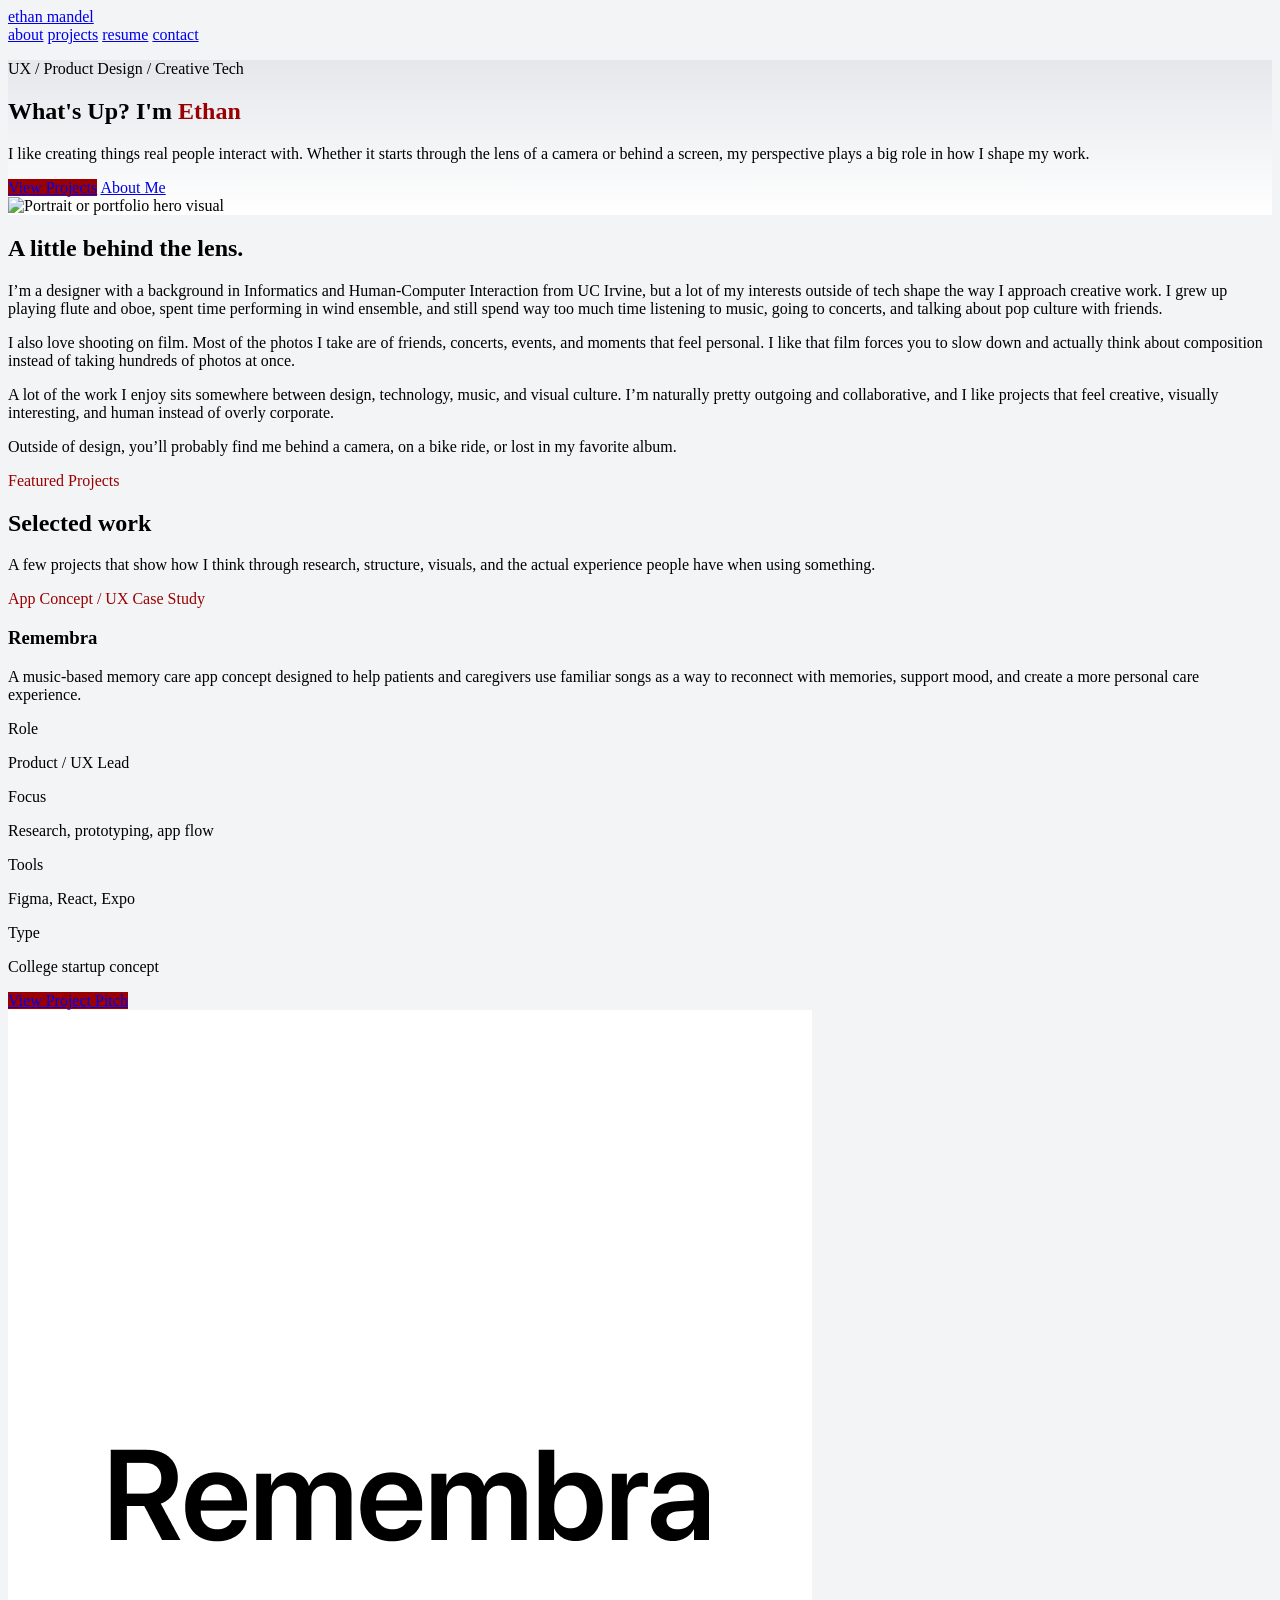
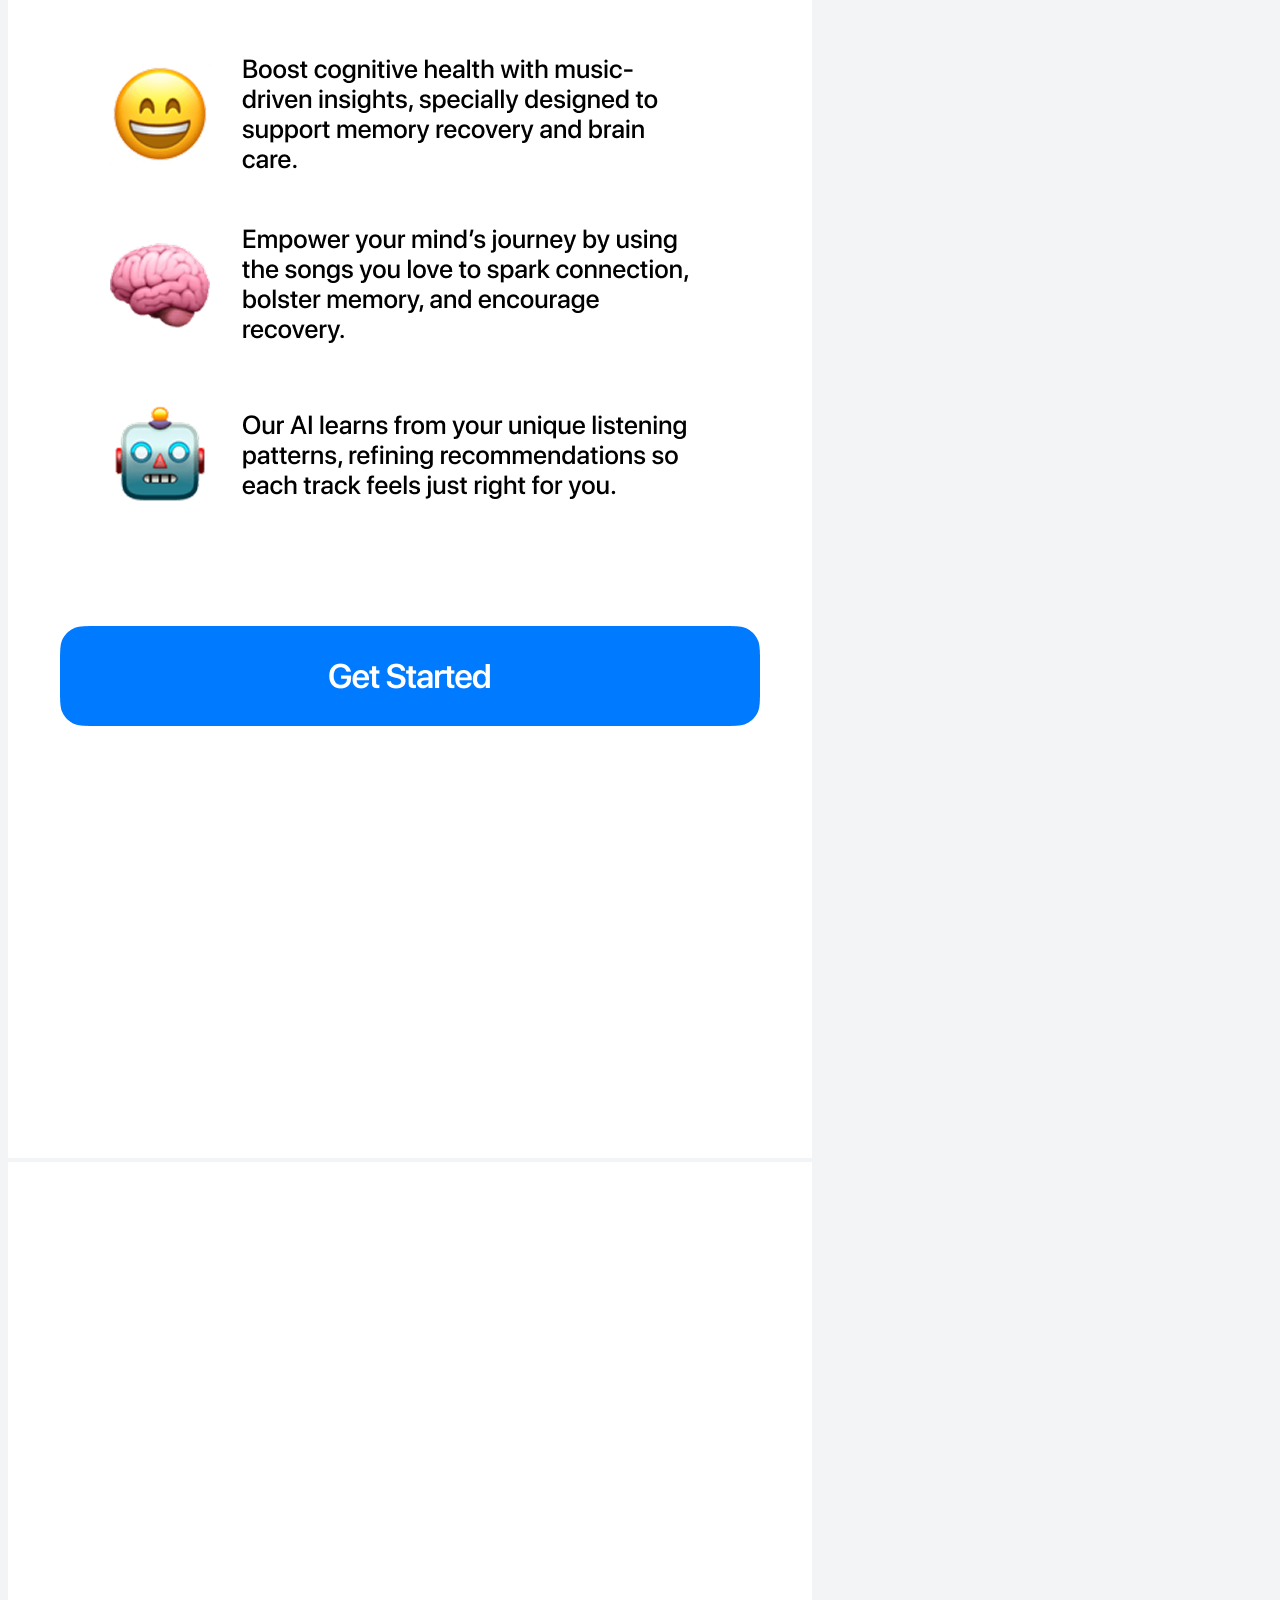
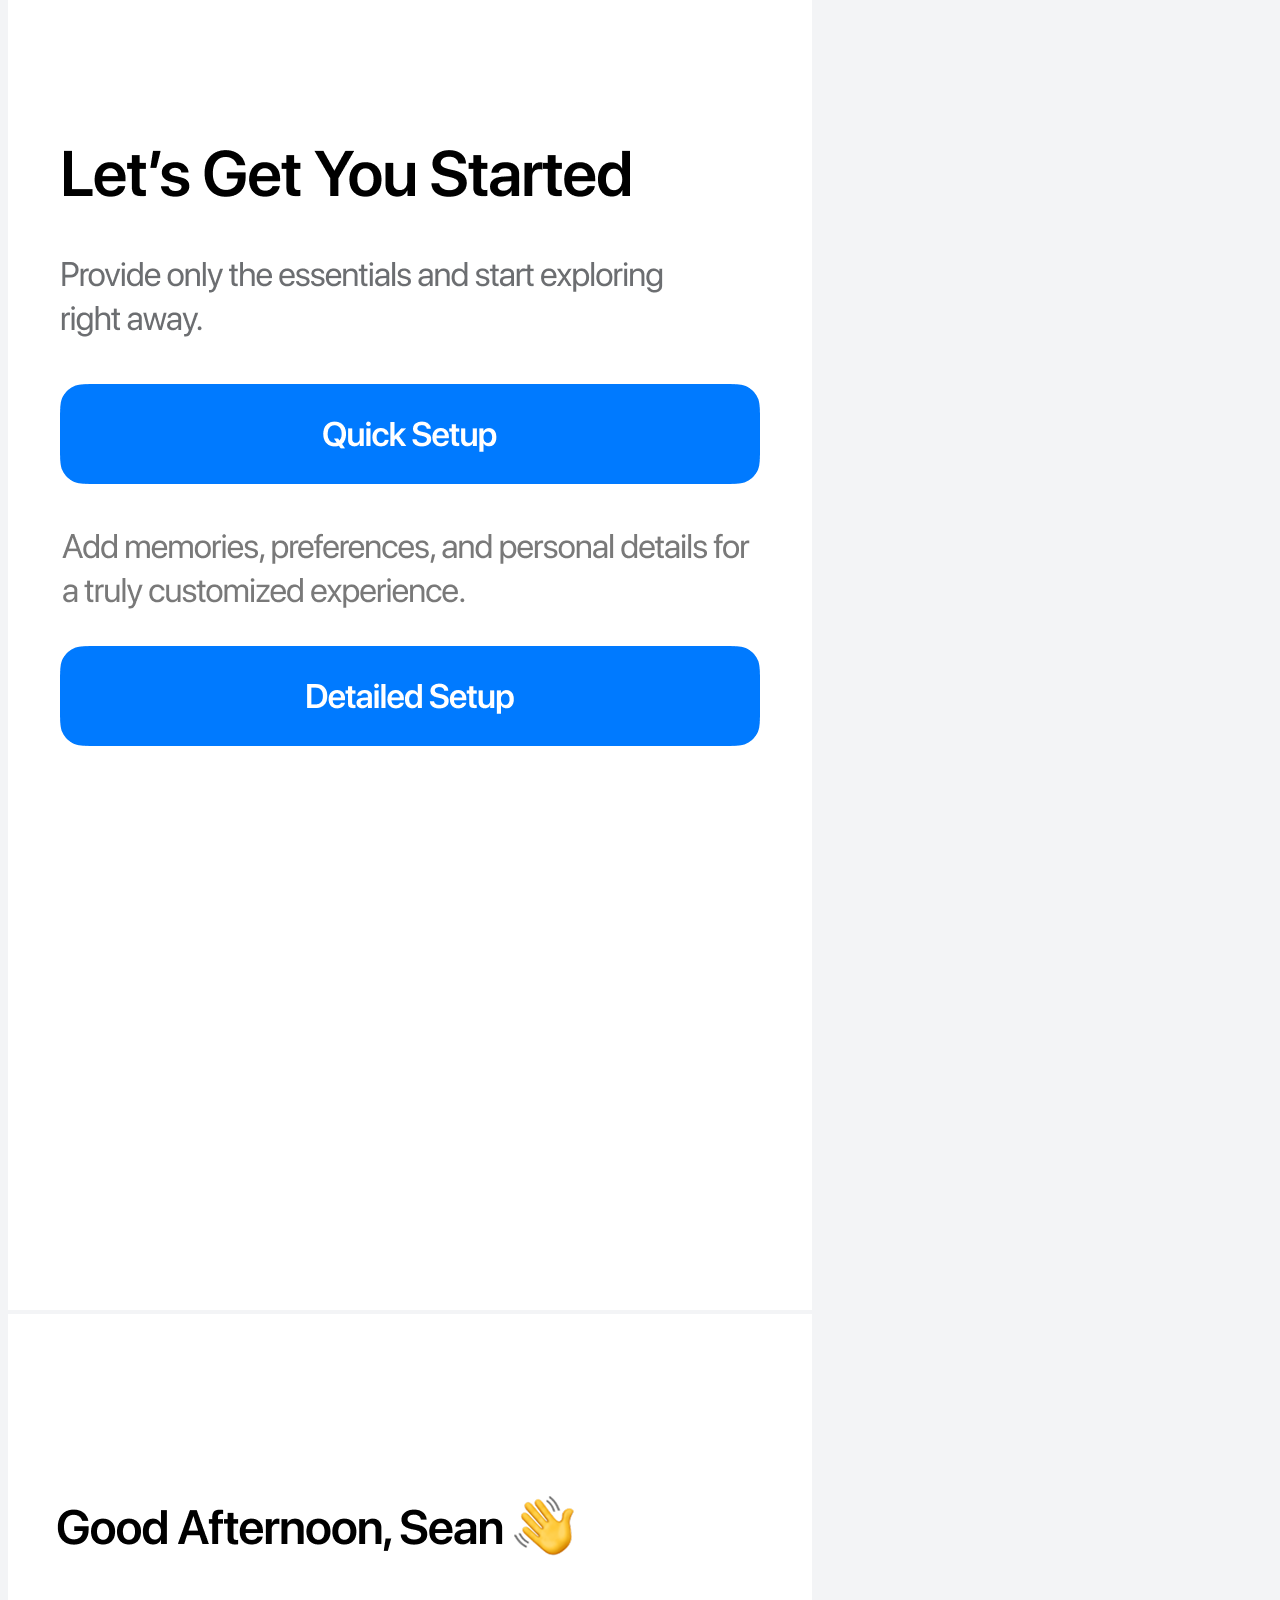
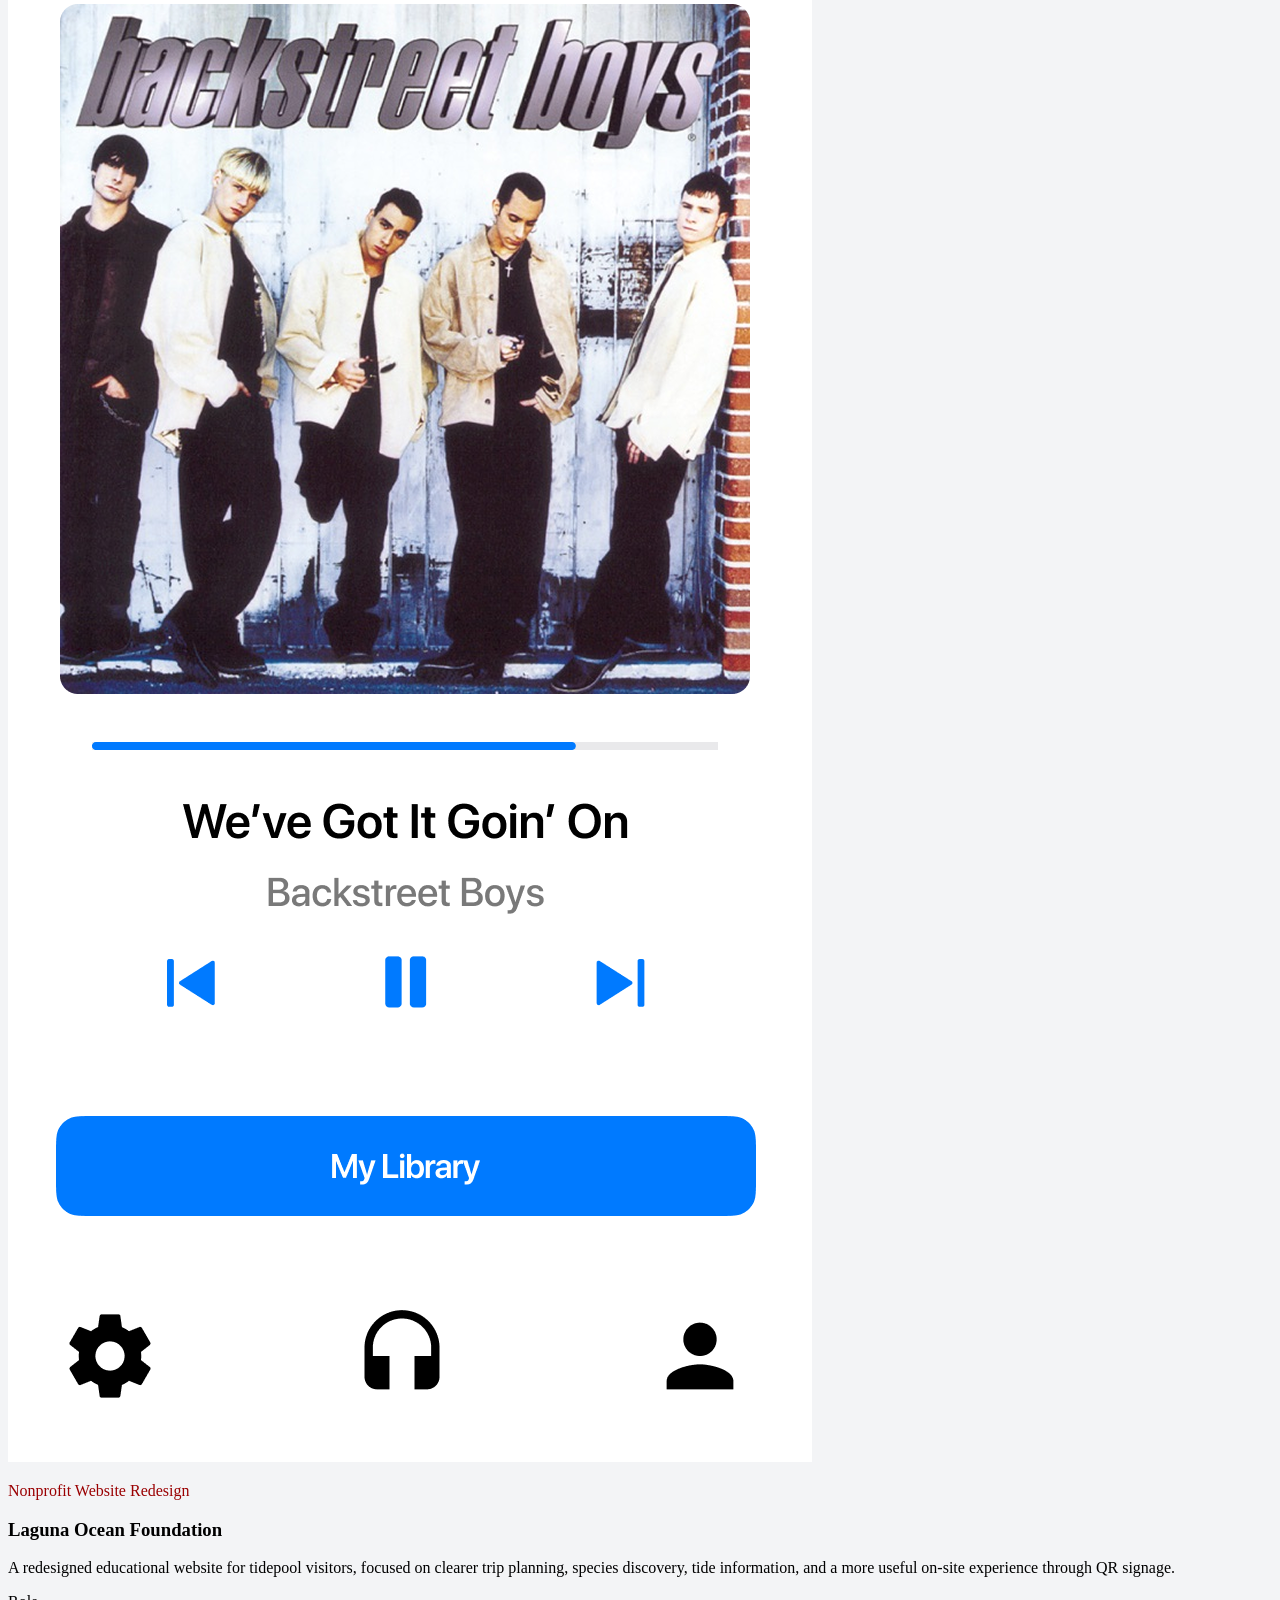
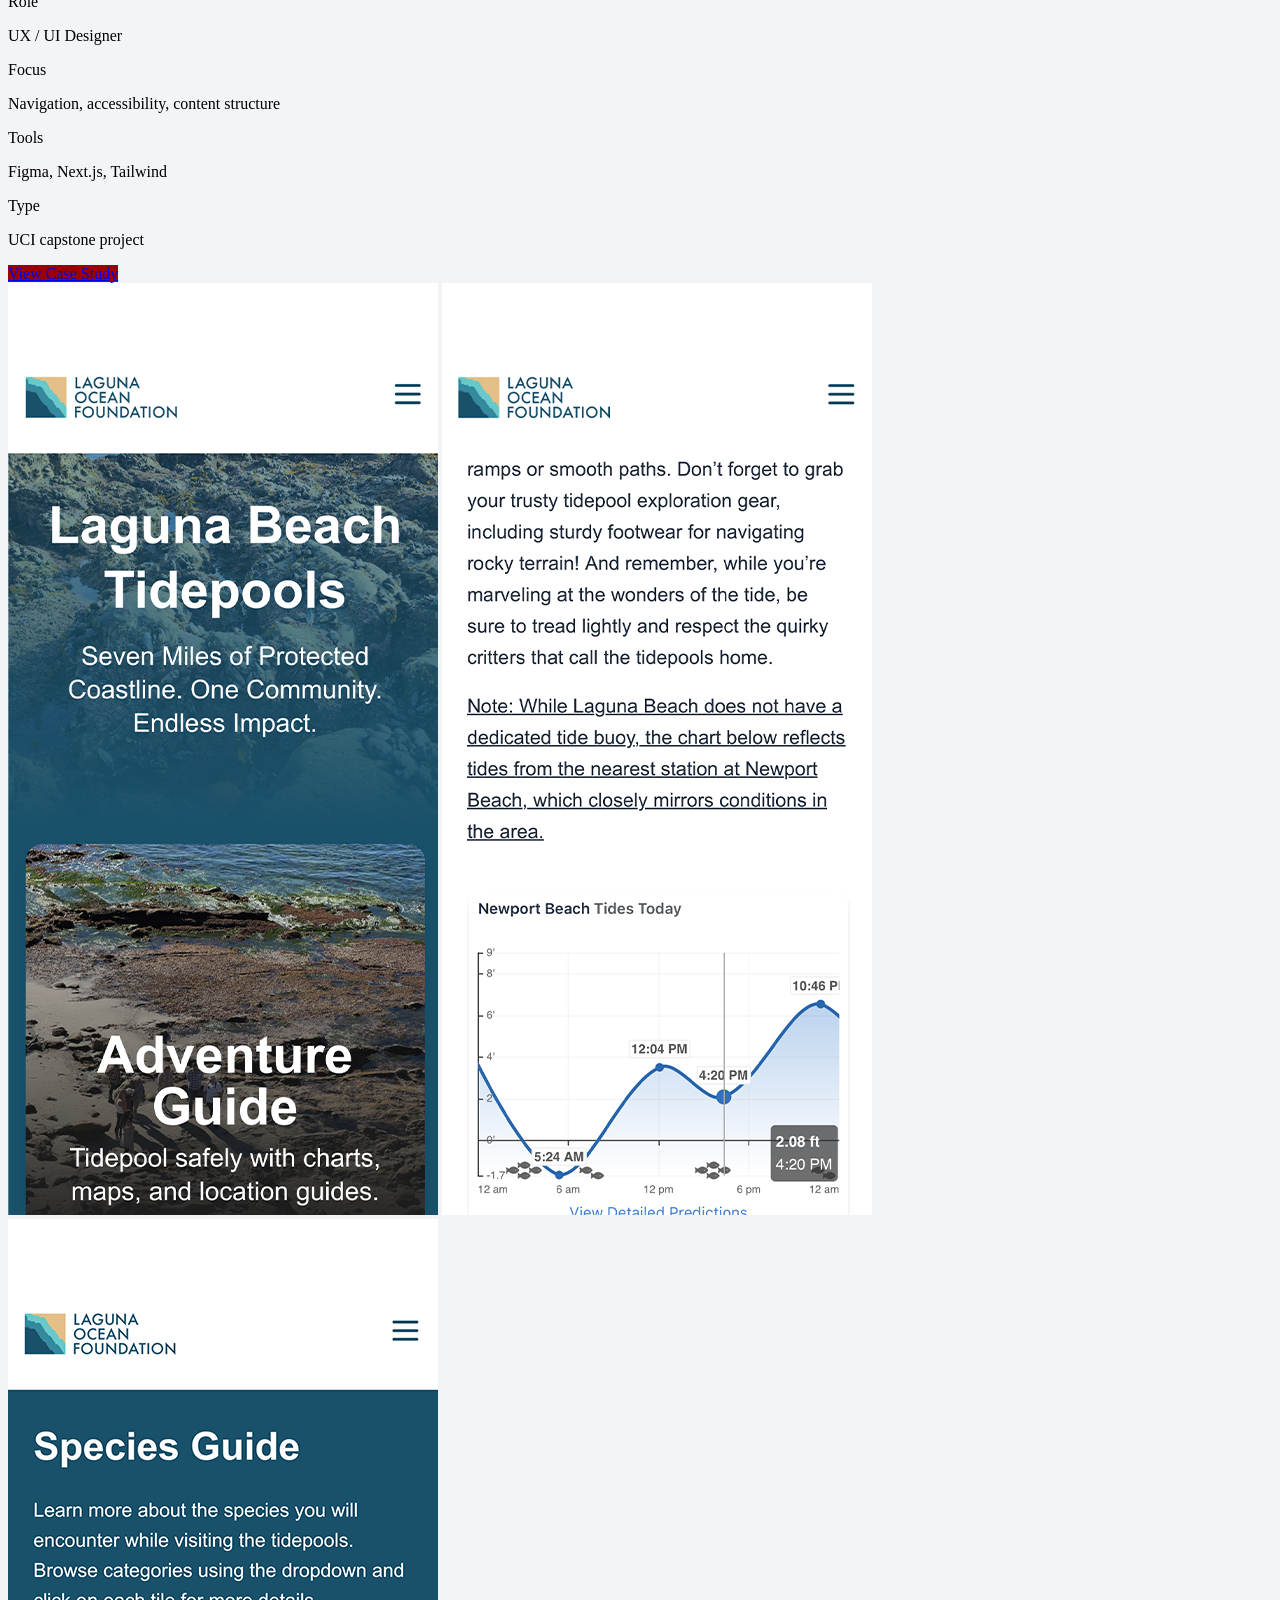
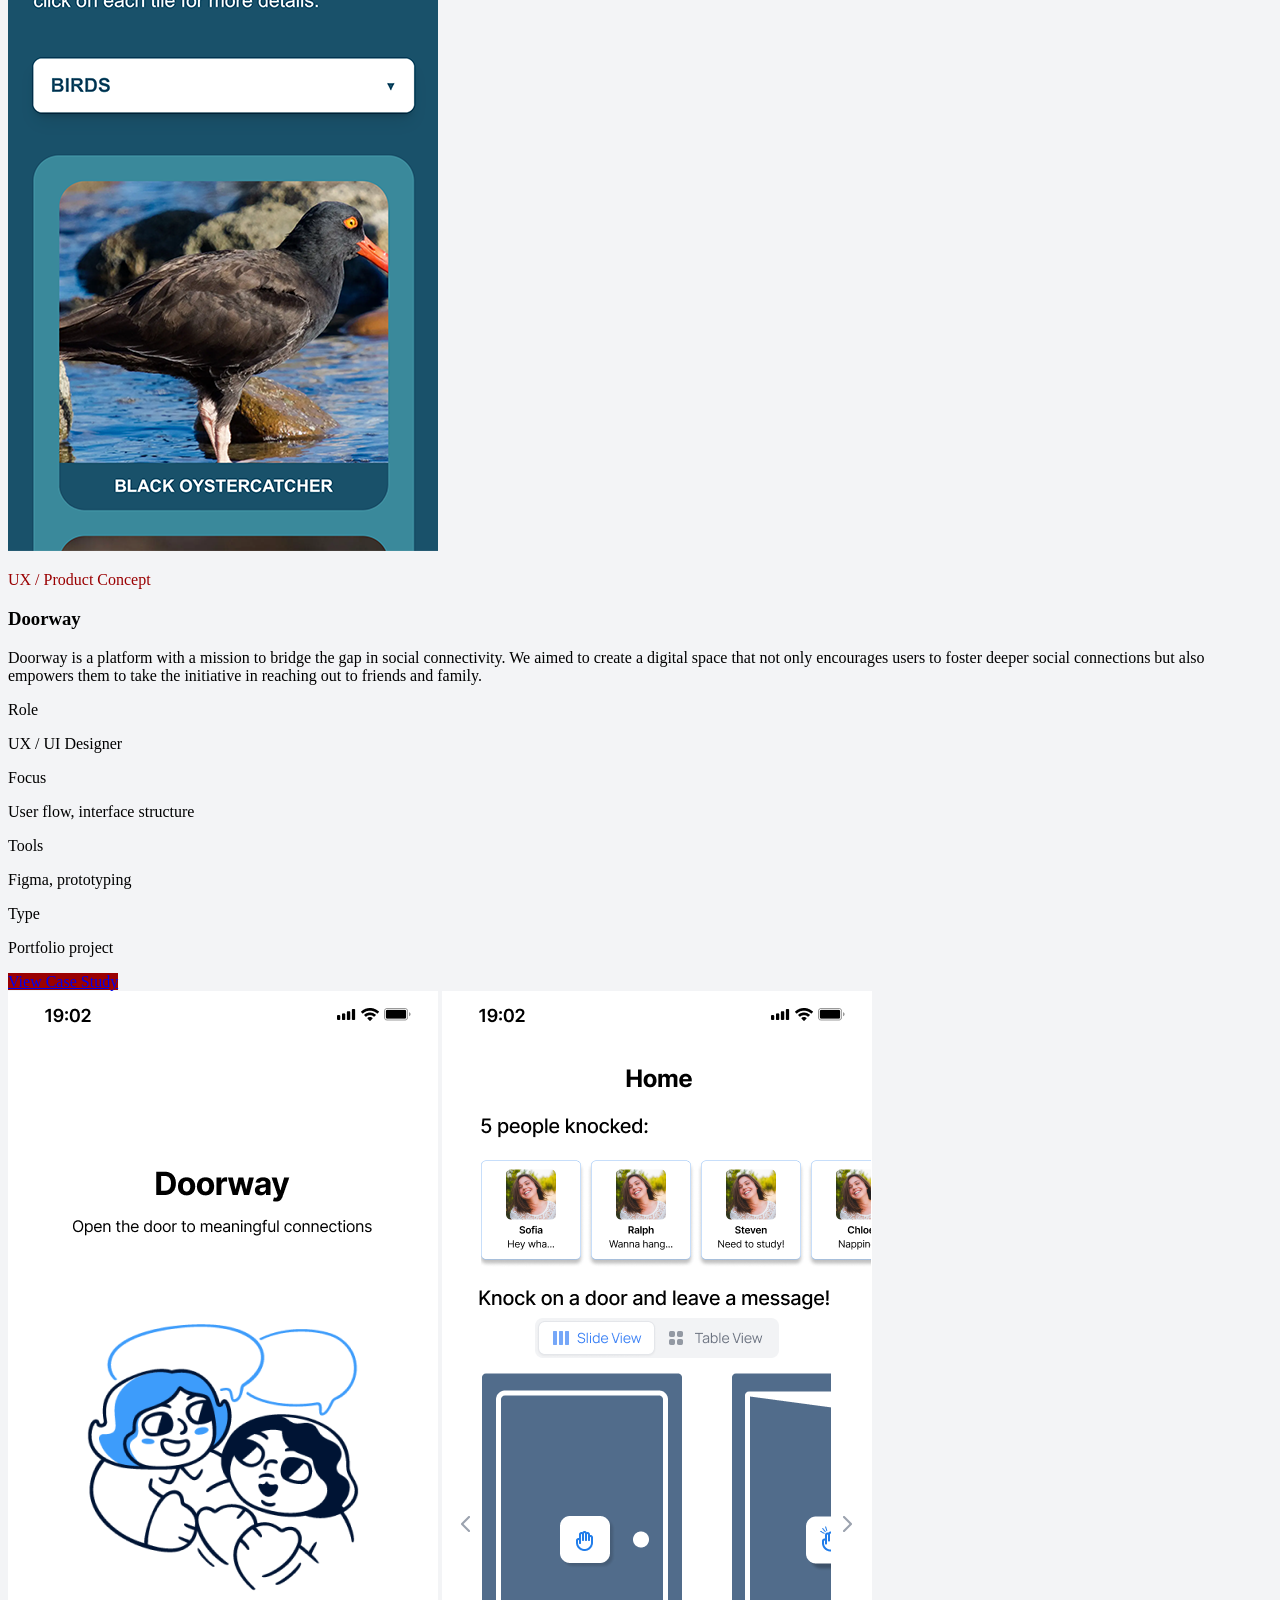
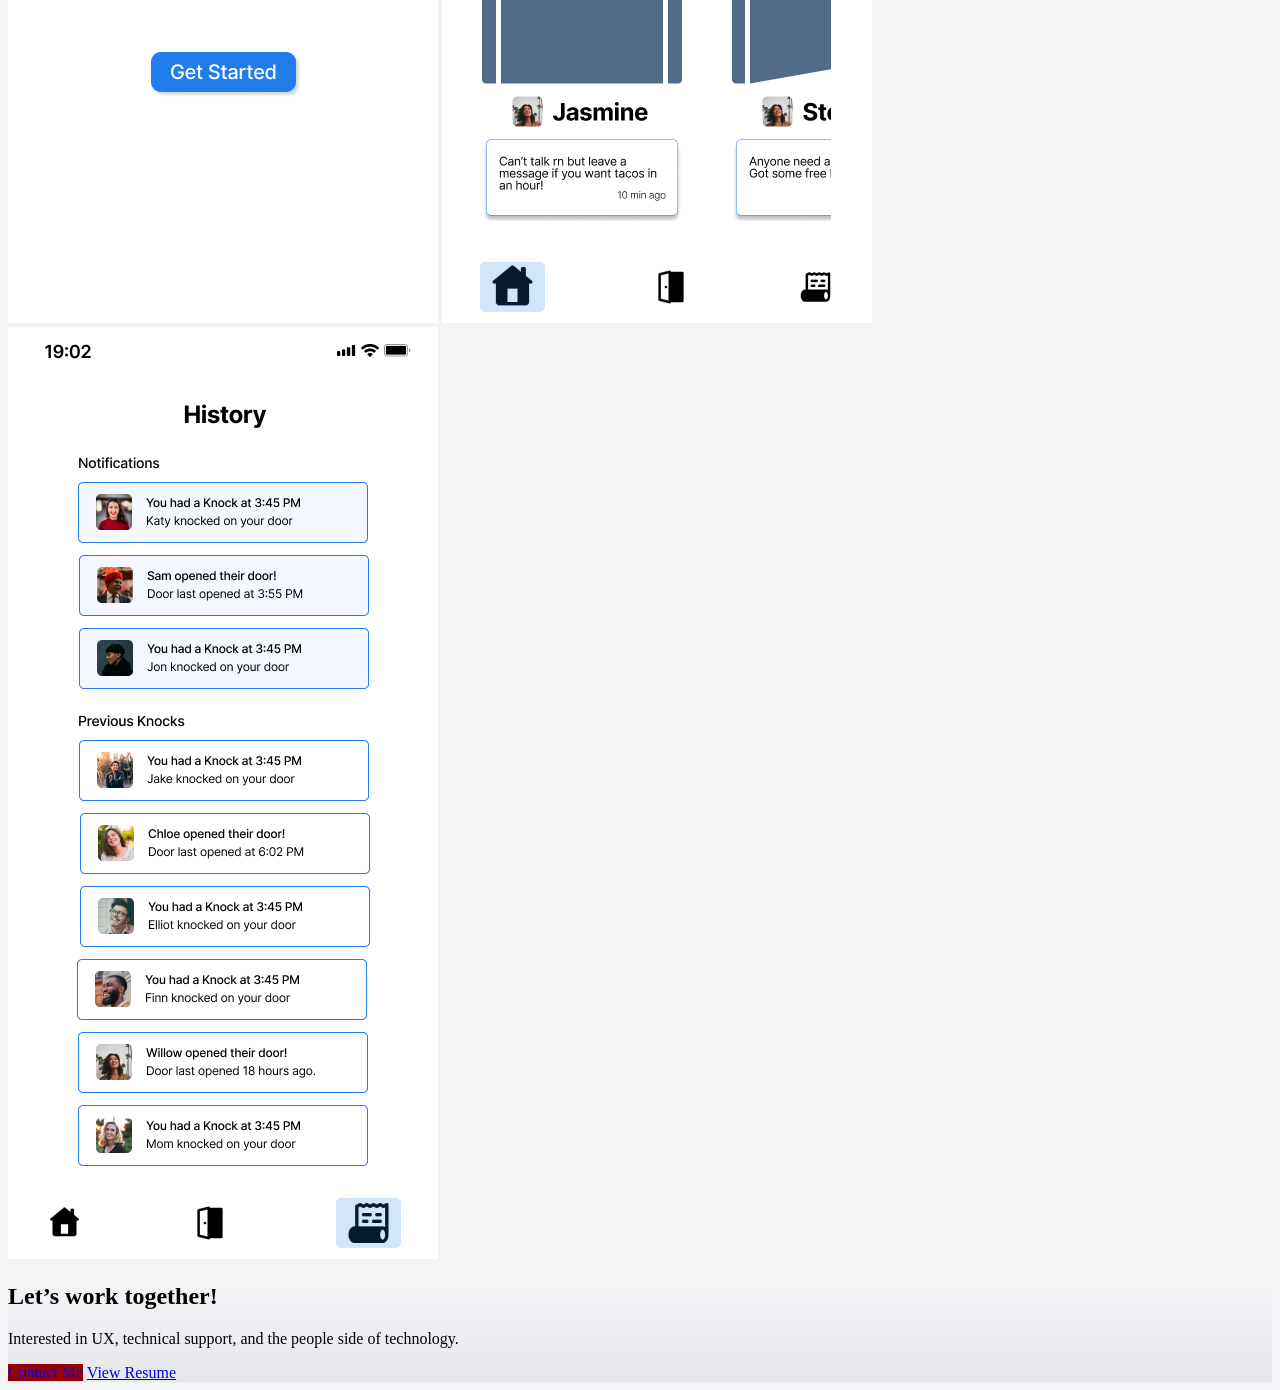
==== index.html @ 47ceb92b "Updated Sections" ====
<!DOCTYPE html>
<html lang="en">
<head>
  <meta charset="UTF-8" />
  <meta name="viewport" content="width=device-width, initial-scale=1.0" />
  <title>Ethan Mandel | Portfolio</title>
  <link rel="stylesheet" href="https://cdn.jsdelivr.net/npm/tailwindcss@2.2.19/dist/tailwind.min.css" />
  <style>
    html { scroll-behavior: smooth; }
    body { background: #f3f4f6; }
    .accent { color: #9A0002; }
    .bg-accent { background-color: #9A0002; }
    .soft-card { background: rgba(255,255,255,.78); backdrop-filter: blur(10px); }
    @keyframes scroll {
      from { transform: translateX(0); }
      to { transform: translateX(-576px); }
    }
    .animate-scroll { animation: scroll 16s linear infinite; }
  </style>
</head>
<body class="font-sans text-gray-900">

<!-- NAV -->
<nav class="fixed top-0 z-50 w-full border-b border-black border-opacity-10 bg-white bg-opacity-70 backdrop-filter backdrop-blur">
  <div class="mx-auto flex max-w-6xl items-center justify-between px-6 py-4">
    <a href="#top" class="text-xl font-semibold tracking-tight">ethan mandel</a>
    <div class="hidden gap-8 text-sm font-medium md:flex">
      <a href="#about" class="hover:opacity-60">about</a>
      <a href="#projects" class="hover:opacity-60">projects</a>
      <a href="#resume" class="hover:opacity-60">resume</a>
      <a href="#contact" class="hover:opacity-60">contact</a>
    </div>
  </div>
</nav>

<!-- HERO -->
<section id="top" class="min-h-screen flex items-center pt-24" style="background: linear-gradient(to bottom, #e5e7eb 0%, #f3f4f6 55%, #ffffff 100%);">
  <div class="container mx-auto px-6">
    <div class="grid grid-cols-1 items-center gap-10 md:grid-cols-2">
      <div class="text-left">
        <p class="mb-4 text-sm font-semibold uppercase tracking-widest text-gray-500">UX / Product Design / Creative Tech</p>
        <h1 class="mb-6 text-4xl font-semibold leading-tight md:text-6xl">
          What's Up? I'm <span class="accent font-bold">Ethan</span>
        </h1>
        <p class="max-w-xl text-lg leading-relaxed text-gray-700 md:text-xl">
          I like creating things real people interact with. Whether it starts through the lens of a camera or behind a screen, my perspective plays a big role in how I shape my work.
        </p>
        <div class="mt-8 flex flex-wrap gap-4">
          <a href="#projects" class="rounded-full bg-accent px-6 py-3 text-white shadow-lg transition hover:opacity-90">View Projects</a>
          <a href="#about" class="rounded-full bg-black px-6 py-3 text-white shadow-lg transition hover:opacity-90">About Me</a>
        </div>
      </div>
      <div class="flex justify-center md:justify-end">
        <img src="images/hero-fade.png" alt="Portrait or portfolio hero visual" class="w-full max-w-xs object-contain md:max-w-md" />
      </div>
    </div>
  </div>
</section>

<!-- ABOUT -->
<section id="about" class="bg-white py-24">
  <div class="container mx-auto px-6">
    <div class="mx-auto grid max-w-6xl gap-10 md:grid-cols-3">
      <div>
        <h2 class="text-4xl font-bold">A little behind the lens.</h2>
      </div>
      <div class="space-y-6 text-lg leading-relaxed text-gray-700 md:col-span-2">
        <div class="space-y-6">
        <p>
          I’m a designer with a background in Informatics and Human-Computer Interaction from UC Irvine, but a lot of my interests outside of tech shape the way I approach creative work. I grew up playing flute and oboe, spent time performing in wind ensemble, and still spend way too much time listening to music, going to concerts, and talking about pop culture with friends.
        </p>
        <p>
          I also love shooting on film. Most of the photos I take are of friends, concerts, events, and moments that feel personal. I like that film forces you to slow down and actually think about composition instead of taking hundreds of photos at once.
        </p>
        <p>
          A lot of the work I enjoy sits somewhere between design, technology, music, and visual culture. I’m naturally pretty outgoing and collaborative, and I like projects that feel creative, visually interesting, and human instead of overly corporate.
        </p>
        <p>
          Outside of design, you’ll probably find me behind a camera, on a bike ride, or lost in my favorite album.
        </p>
</div>
        </p>
      </div>
    </div>
  </div>
</section>

<!-- FEATURED PROJECTS -->
<section id="projects" class="py-24 bg-gray-100">
  <div class="container mx-auto px-6">
    <div class="mx-auto mb-14 max-w-6xl">
      <p class="mb-3 text-sm font-semibold uppercase tracking-widest accent">Featured Projects</p>
      <h2 class="mb-4 text-4xl font-bold">Selected work</h2>
      <p class="max-w-3xl text-lg leading-relaxed text-gray-700">
        A few projects that show how I think through research, structure, visuals, and the actual experience people have when using something.
      </p>
    </div>

    <!-- Remembra -->
    <article id="remembra" class="mx-auto mb-16 max-w-6xl overflow-hidden rounded-3xl bg-white p-8 shadow-xl md:p-12">
      <div class="grid gap-10 md:grid-cols-2">
        <div>
          <p class="mb-3 text-sm font-semibold uppercase tracking-widest accent">App Concept / UX Case Study</p>
          <h3 class="mb-5 text-4xl font-bold">Remembra</h3>
          <p class="mb-6 text-lg leading-relaxed text-gray-700">
            A music-based memory care app concept designed to help patients and caregivers use familiar songs as a way to reconnect with memories, support mood, and create a more personal care experience.
          </p>
          <div class="mb-8 grid grid-cols-2 gap-4 text-sm">
            <div class="rounded-2xl bg-gray-100 p-4"><p class="font-bold">Role</p><p class="text-gray-600">Product / UX Lead</p></div>
            <div class="rounded-2xl bg-gray-100 p-4"><p class="font-bold">Focus</p><p class="text-gray-600">Research, prototyping, app flow</p></div>
            <div class="rounded-2xl bg-gray-100 p-4"><p class="font-bold">Tools</p><p class="text-gray-600">Figma, React, Expo</p></div>
            <div class="rounded-2xl bg-gray-100 p-4"><p class="font-bold">Type</p><p class="text-gray-600">College startup concept</p></div>
          </div>
          <a href="remembra.html" class="inline-block rounded-full bg-accent px-6 py-3 text-white shadow-lg transition hover:opacity-90">View Project Pitch</a>
        </div>
        <div class="grid grid-cols-3 gap-4 self-center">
          <img src="images/remembra/Welcome.png" alt="Remembra welcome screen" class="rounded-2xl shadow" />
          <img src="images/remembra/Set Up Selection.png" alt="Remembra set up screen" class="mt-10 rounded-2xl shadow" />
          <img src="images/remembra/Now Playing.png" alt="Remembra now playing screen" class="rounded-2xl shadow" />
        </div>
      </div>
    </article>

    <!-- Laguna Ocean Foundation -->
    <article id="laguna" class="mx-auto mb-16 max-w-6xl overflow-hidden rounded-3xl bg-white p-8 shadow-xl md:p-12">
      <div class="grid gap-10 md:grid-cols-2">
        <div>
          <p class="mb-3 text-sm font-semibold uppercase tracking-widest accent">Nonprofit Website Redesign</p>
          <h3 class="mb-5 text-4xl font-bold">Laguna Ocean Foundation</h3>
          <p class="mb-6 text-lg leading-relaxed text-gray-700">A redesigned educational website for tidepool visitors, focused on clearer trip planning, species discovery, tide information, and a more useful on-site experience through QR signage.</p>
          <div class="mb-8 grid grid-cols-2 gap-4 text-sm">
            <div class="rounded-2xl bg-gray-100 p-4"><p class="font-bold">Role</p><p class="text-gray-600">UX / UI Designer</p></div>
            <div class="rounded-2xl bg-gray-100 p-4"><p class="font-bold">Focus</p><p class="text-gray-600">Navigation, accessibility, content structure</p></div>
            <div class="rounded-2xl bg-gray-100 p-4"><p class="font-bold">Tools</p><p class="text-gray-600">Figma, Next.js, Tailwind</p></div>
            <div class="rounded-2xl bg-gray-100 p-4"><p class="font-bold">Type</p><p class="text-gray-600">UCI capstone project</p></div>
          </div>
          <a href="laguna.html" class="inline-block rounded-full bg-accent px-6 py-3 text-white shadow-lg transition hover:opacity-90">View Case Study</a>
        </div>
        <div class="grid grid-cols-3 gap-4 self-center">
          <img src="images/laguna/laguna1.png" alt="Laguna Screen 1" class="rounded-2xl shadow" />
          <img src="images/laguna/laguna2.png" alt="Laguna Screen 2" class="mt-10 rounded-2xl shadow" />
          <img src="images/laguna/laguna3.png" alt="Laguna Screen 3" class="rounded-2xl shadow" />
        </div>
      </div>
    </article>

    <!-- Doorway -->
    <article id="doorway" class="mx-auto max-w-6xl overflow-hidden rounded-3xl bg-white p-8 shadow-xl md:p-12">
      <div class="grid gap-10 md:grid-cols-2">
        <div>
          <p class="mb-3 text-sm font-semibold uppercase tracking-widest accent">UX / Product Concept</p>
          <h3 class="mb-5 text-4xl font-bold">Doorway</h3>
          <p class="mb-6 text-lg leading-relaxed text-gray-700">Doorway is a platform with a mission to bridge the gap in social connectivity. We aimed to create a digital space that not only encourages users to foster deeper social connections but also empowers them to take the initiative in reaching out to friends and family.</p>
          <div class="mb-8 grid grid-cols-2 gap-4 text-sm">
            <div class="rounded-2xl bg-gray-100 p-4"><p class="font-bold">Role</p><p class="text-gray-600">UX / UI Designer</p></div>
            <div class="rounded-2xl bg-gray-100 p-4"><p class="font-bold">Focus</p><p class="text-gray-600">User flow, interface structure</p></div>
            <div class="rounded-2xl bg-gray-100 p-4"><p class="font-bold">Tools</p><p class="text-gray-600">Figma, prototyping</p></div>
            <div class="rounded-2xl bg-gray-100 p-4"><p class="font-bold">Type</p><p class="text-gray-600">Portfolio project</p></div>
          </div>
          <a href="doorway.html" class="inline-block rounded-full bg-accent px-6 py-3 text-white shadow-lg transition hover:opacity-90">View Case Study</a>
        </div>
        <div class="grid grid-cols-3 gap-4 self-center">
          <img src="images/doorway/doorway1.png" alt="Doorway Screen 1" class="rounded-2xl shadow" />
          <img src="images/doorway/doorway2.png" alt="Doorway Screen 2" class="mt-10 rounded-2xl shadow" />
          <img src="images/doorway/doorway3.png" alt="Doorway Screen 3" class="rounded-2xl shadow" />
        </div>
      </div>
    </article>
  </div>
</section>

<!-- CONTACT -->
<footer id="contact" class="px-6 py-20 text-center text-gray-900" style="background: linear-gradient(to bottom, #f3f4f6 0%, #e5e7eb 100%);">
<h2 class="mb-4 text-4xl font-bold">Let’s work together!</h2>
  <p class="mx-auto mb-8 max-w-xl text-gray-700">Interested in UX, technical support, and the people side of technology.</p>
  <div class="flex flex-wrap justify-center gap-4">
    <a href="mailto:emand7206@gmail.com" class="inline-block rounded-full bg-accent px-6 py-3 font-semibold text-white shadow-lg">Contact Me</a>
    <a id="resume" href="resume.pdf" class="inline-block rounded-full border border-gray-900 px-6 py-3 font-semibold text-gray-900 transition hover:bg-gray-900 hover:text-white">View Resume</a>
  </div>
</footer>

</body>
</html>
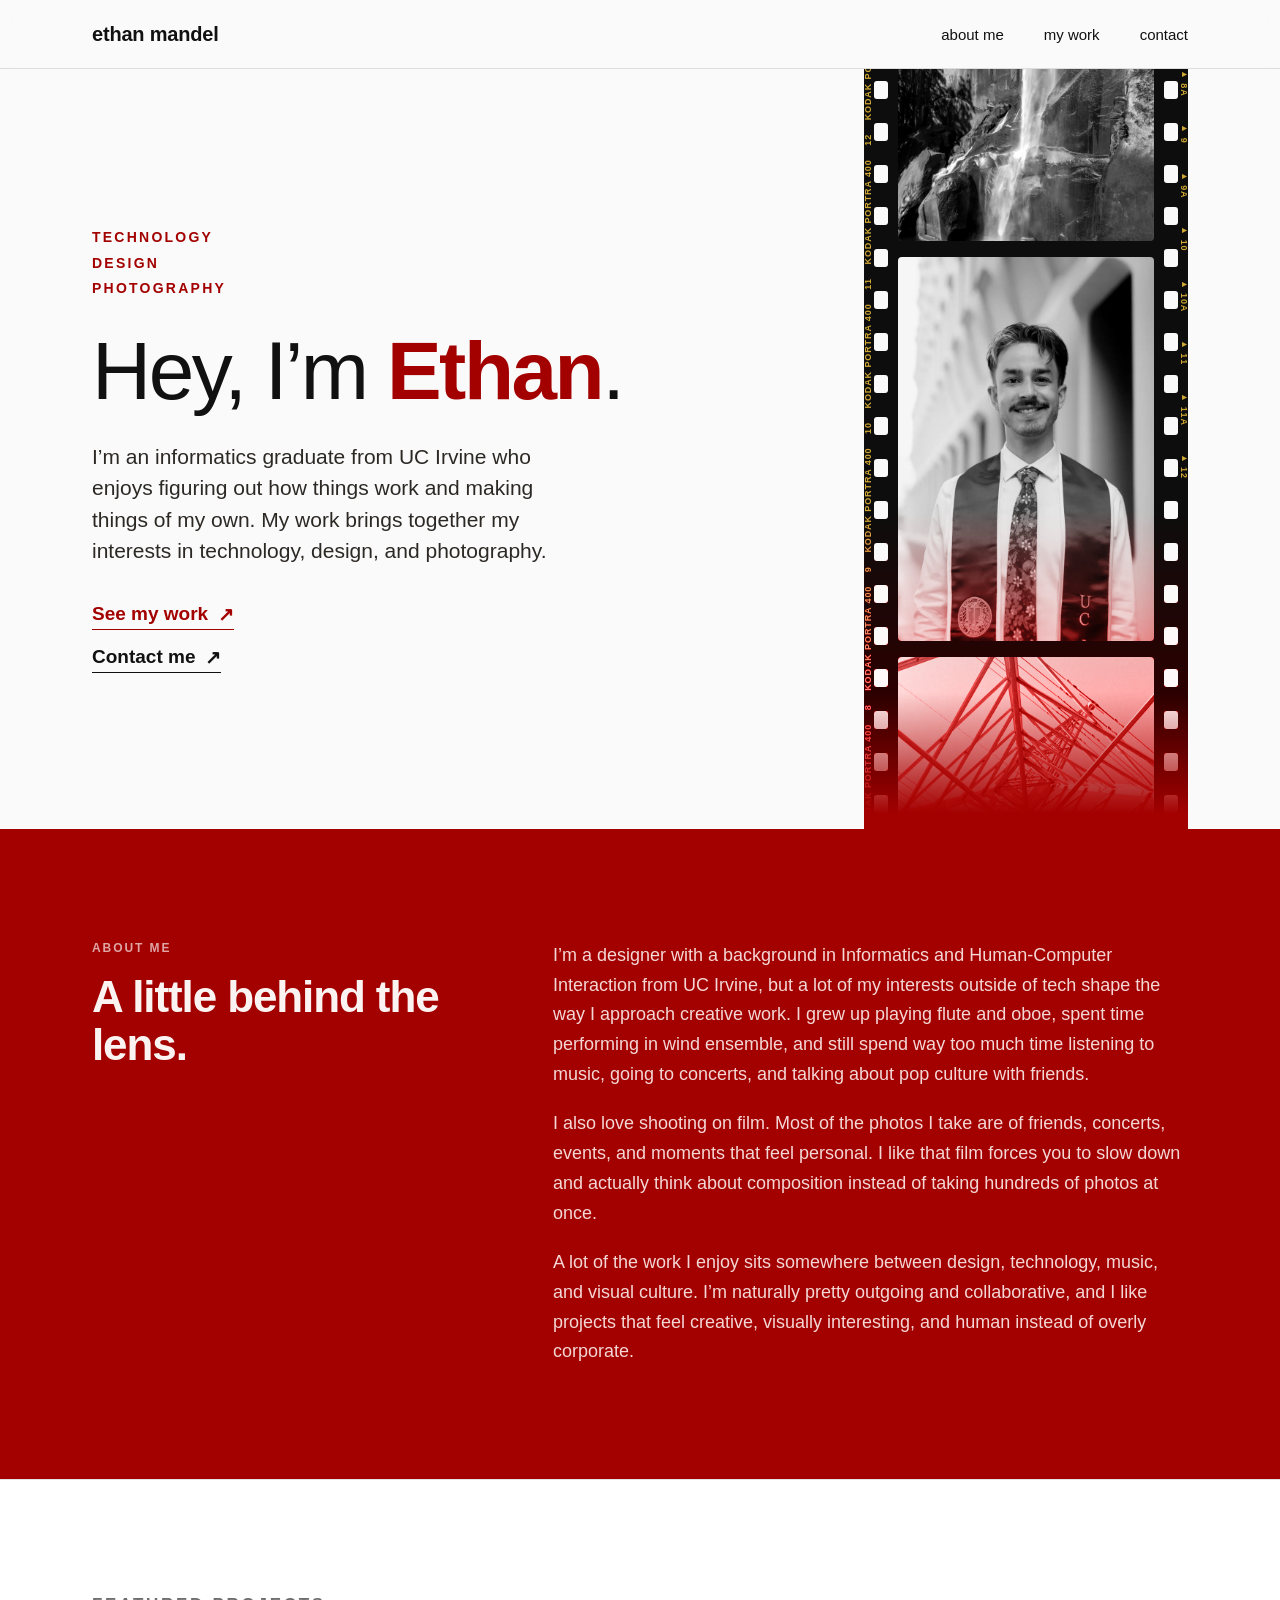
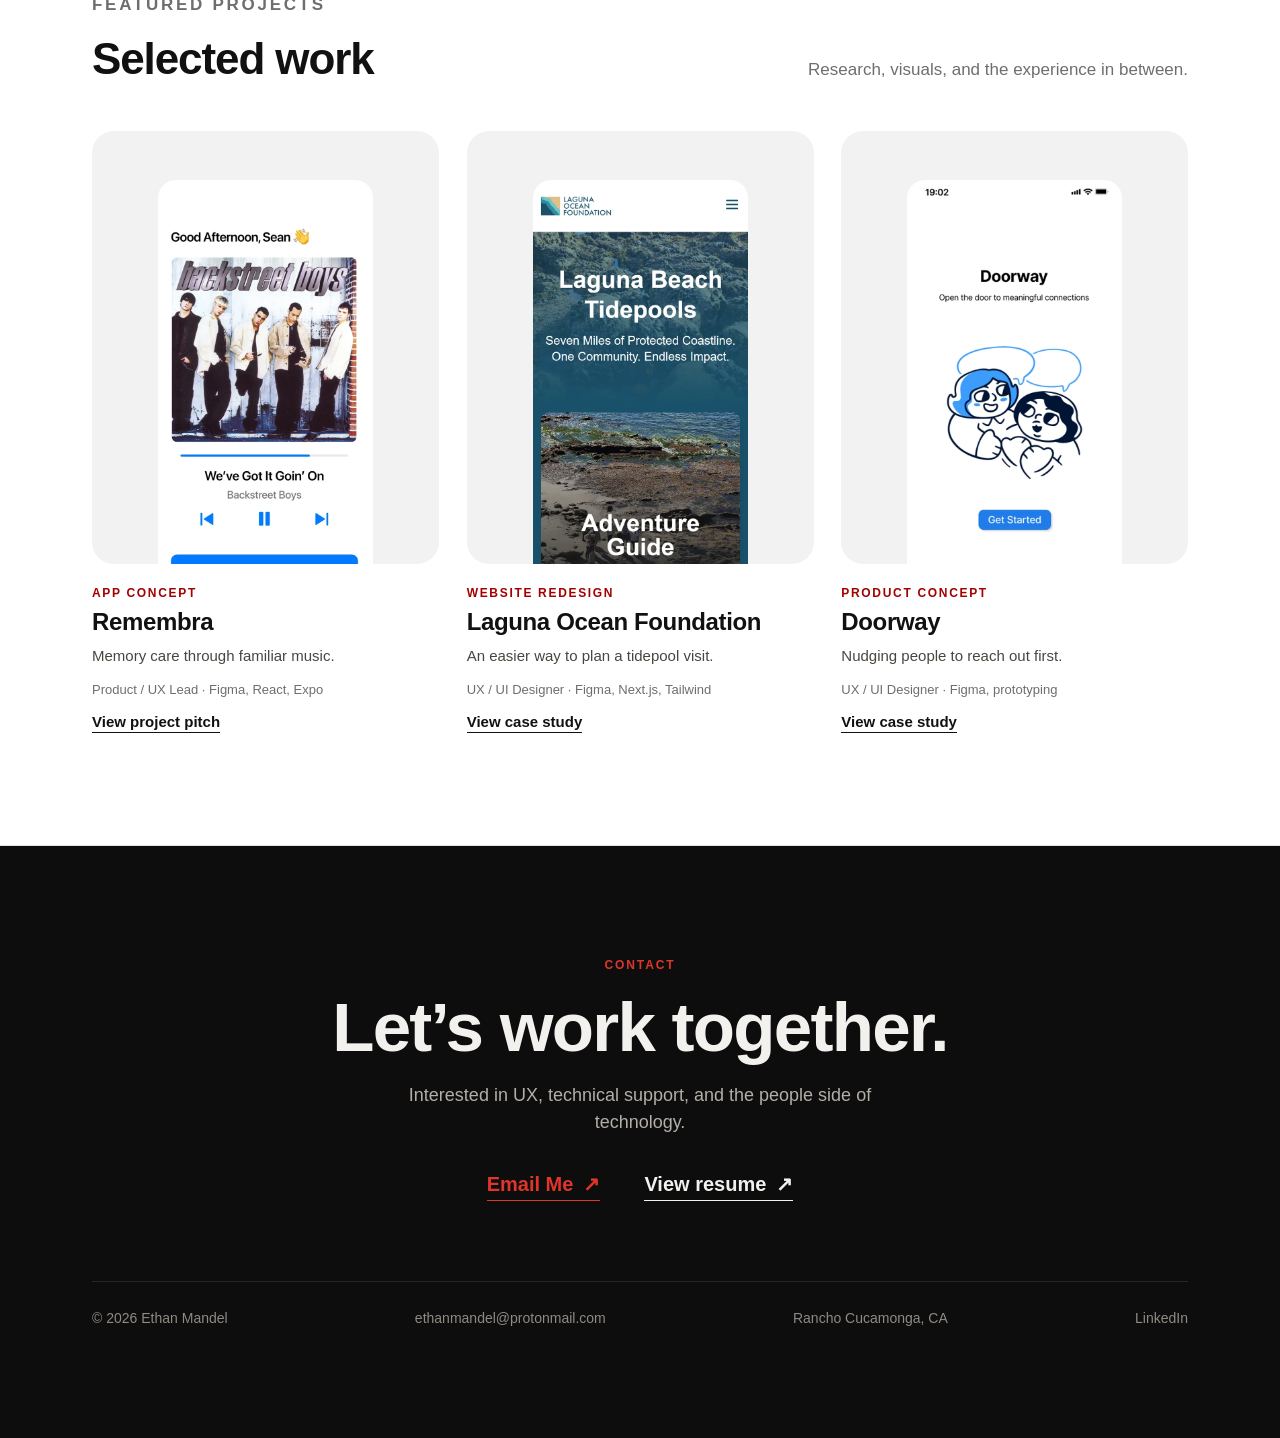
==== commit 4b09c7a6: "Redesign portfolio: film strip hero, project collages, new case studies - Homepage: minimal white/bl" ====
--- a/index.html
+++ b/index.html
@@ -4,180 +4,322 @@
   <meta charset="UTF-8" />
   <meta name="viewport" content="width=device-width, initial-scale=1.0" />
   <title>Ethan Mandel | Portfolio</title>
-  <link rel="stylesheet" href="https://cdn.jsdelivr.net/npm/tailwindcss@2.2.19/dist/tailwind.min.css" />
+  <meta name="description" content="Ethan Mandel is a UX and product designer from UC Irvine who shoots on film. Case studies: Remembra, Laguna Ocean Foundation, and Doorway." />
+  <meta property="og:title" content="Ethan Mandel | Portfolio" />
+  <meta property="og:description" content="UX / product design, creative tech, and film photography." />
+  <meta property="og:image" content="https://mandelethan.com/images/home/og.jpg" />
+  <meta property="og:url" content="https://mandelethan.com/" />
+  <meta name="twitter:card" content="summary_large_image" />
+  <link rel="icon" href="favicon.svg" type="image/svg+xml" />
+  <link rel="stylesheet" href="css/site.css?v=2" />
   <style>
-    html { scroll-behavior: smooth; }
-    body { background: #f3f4f6; }
-    .accent { color: #9A0002; }
-    .bg-accent { background-color: #9A0002; }
-    .soft-card { background: rgba(255,255,255,.78); backdrop-filter: blur(10px); }
-    @keyframes scroll {
-      from { transform: translateX(0); }
-      to { transform: translateX(-576px); }
-    }
-    .animate-scroll { animation: scroll 16s linear infinite; }
+    /* HERO */
+    .hero .wrap {
+      min-height: calc(92vh - 68px);
+      display: grid; grid-template-columns: 1fr auto; align-items: center; gap: 64px;
+      padding-top: 64px; padding-bottom: 64px;
+    }
+    .hero h1 {
+      font-size: clamp(44px, 6.4vw, 84px);
+      font-weight: 400; line-height: 1.02; letter-spacing: -.03em;
+      margin-bottom: 28px;
+    }
+    .hero h1 strong { color: var(--red); font-weight: 700; }
+    .hero--wrapped .hero__lede { display: none !important; }
+    .hero__lede { font-size: 21px; line-height: 1.5; color: #2c2925; max-width: 500px; }
+    .hero__eyebrow { font-size: 14px; line-height: 1.8; margin-bottom: 28px; }
+    .hero__eyebrow span { display: block; }
+    /* the hero links are underlined text, like the project card links */
+    .hero__actions { display: grid; justify-items: start; gap: 16px; margin-top: 36px; }
+    .hero__link {
+      display: inline-flex; gap: 10px; align-items: center;
+      font-size: 19px; font-weight: 600; color: var(--ink);
+      border-bottom: 1.5px solid currentColor; padding-bottom: 3px;
+      transition: color .2s, gap .2s;
+    }
+    .hero__link:hover { gap: 14px; }
+    .hero__link--red { color: var(--red); }
+    .hero__link::after { content: "↗"; }
+
+    /* Film strip: runs the full height of the hero, hard cut under the nav,
+       and resolves into the About section's red at the bottom */
+    .strip {
+      position: relative; align-self: stretch;
+      width: 324px; margin: -64px 0;
+      overflow: hidden;
+    }
+    .strip__layer { position: absolute; inset: 0; background: var(--black); }
+    /* Darkroom: a red safelight tint creeps up over the black-and-white prints,
+       then goes solid red where the strip meets the About section */
+    .strip::before, .strip::after { content: ""; position: absolute; inset: 0; pointer-events: none; z-index: 2; }
+    .strip::before { background: linear-gradient(transparent 58%, var(--red) 82%); mix-blend-mode: color; }
+    .strip::after { background: linear-gradient(transparent 82%, var(--red) 98%); }
+    /* sprocket holes down both edges */
+    .strip__edge {
+      position: absolute; top: 0; bottom: 0; width: 34px;
+      background: url("data:image/svg+xml,%3Csvg xmlns='http://www.w3.org/2000/svg' width='34' height='42'%3E%3Crect x='10' y='12' width='14' height='18' rx='3' fill='%23fafafa'/%3E%3C/svg%3E") repeat-y center top / 34px 42px;
+    }
+    .strip__edge--l { left: 0; }
+    .strip__edge--r { right: 0; }
+    .strip__edge span {
+      position: absolute; top: 0; bottom: 0; left: -1px;
+      writing-mode: vertical-rl; transform: rotate(180deg);
+      font-size: 9px; font-weight: 600; letter-spacing: .1em; color: #f0c23b;
+      white-space: nowrap; overflow: hidden; opacity: .85;
+    }
+    .strip__edge--r span { left: auto; right: -1px; transform: none; }
+    .strip__reel {
+      position: absolute; left: 34px; right: 34px; top: 50%;
+      transform: translateY(-50%);
+      display: flex; flex-direction: column; gap: 16px;
+    }
+    .strip__frame { aspect-ratio: 2 / 3; border-radius: 4px; overflow: hidden; background: #1d1d1d; flex: none; }
+    .strip__frame img { width: 100%; height: 100%; object-fit: cover; filter: grayscale(1) contrast(1.08); }
+
+    /* ABOUT */
+    .about { background: var(--red); color: #fbf3f1; }
+    .about .eyebrow { color: rgba(255,255,255,.65); }
+    .about .wrap { display: grid; grid-template-columns: 1fr 1.6fr; gap: 64px; }
+    .about__body { display: grid; gap: 20px; font-size: 18px; line-height: 1.65; color: rgba(255,245,243,.88); }
+
+    /* WORK */
+    .work { background: #fff; border-top: 1px solid var(--line); border-bottom: 1px solid var(--line); }
+    .work__head { display: flex; align-items: flex-end; justify-content: space-between; gap: 24px; margin-bottom: 48px; }
+    .work__head p { font-size: 17px; color: var(--muted); max-width: 420px; line-height: 1.5; }
+    .projects { display: grid; grid-template-columns: repeat(3, 1fr); gap: 28px; }
+    .project { display: flex; flex-direction: column; }
+    .project__cover {
+      position: relative; aspect-ratio: 4 / 5; border-radius: 22px; overflow: hidden;
+      background: #f2f2f2;
+      container-type: inline-size; /* tiles are placed in cqw = 1% of panel width */
+    }
+    /* Rest: one big phone. Hover: it shrinks into the top-left slot and three
+       more screens fade in while rising a short way, filling a staggered
+       two-column collage that runs off the top and bottom of the panel. */
+    .shot, .tile {
+      position: absolute; border-radius: 18px; overflow: hidden;
+      transform-origin: 0 0;
+      transition: transform .4s cubic-bezier(.3,1.12,.6,1), opacity .3s ease;
+    }
+    .shot { z-index: 2; left: 19cqw; top: 14cqw; width: 62cqw; }
+    .tile { z-index: 1; width: 40cqw; border-radius: 12px; transform: translateY(14cqw); opacity: 0; }
+    .tile--2 { left: 52cqw; top: -20cqw; }
+    .tile--3 { left: 8cqw;  top: 99cqw; }
+    .tile--4 { left: 52cqw; top: 71cqw; }
+    .project:hover .shot, .project:focus-visible .shot { transform: translate(-11cqw, -6cqw) scale(.645); }
+    .project:hover .tile, .project:focus-visible .tile { transform: none; opacity: 1; }
+    .project:hover .tile--2, .project:focus-visible .tile--2 { transition-delay: .03s; }
+    .project:hover .tile--4, .project:focus-visible .tile--4 { transition-delay: .07s; }
+    .project:hover .tile--3, .project:focus-visible .tile--3 { transition-delay: .11s; }
+    /* touch screens have no hover: show the collage at rest */
+    @media (hover: none) {
+      .shot { transform: translate(-11cqw, -6cqw) scale(.645); }
+      .tile { transform: none; opacity: 1; }
+    }
+    .project__info { padding-top: 22px; }
+    .project__type { font-size: 12px; font-weight: 700; letter-spacing: .14em; text-transform: uppercase; color: var(--red); margin-bottom: 8px; }
+    .project h3 { font-size: 24px; font-weight: 700; letter-spacing: -.015em; margin-bottom: 8px; }
+    .project__desc { font-size: 15px; line-height: 1.55; color: #4a4540; margin-bottom: 14px; }
+    .project__meta { font-size: 13px; color: var(--muted); margin-bottom: 16px; }
+    .project__link { font-size: 15px; font-weight: 600; border-bottom: 1.5px solid var(--ink); padding-bottom: 2px; align-self: flex-start; transition: color .2s, border-color .2s; }
+    .project:hover .project__link { color: var(--red); border-color: var(--red); }
+
+    /* MOBILE */
+    @media (max-width: 900px) {
+      .hero .wrap { grid-template-columns: 1fr; gap: 40px; min-height: 0; padding-top: 44px; padding-bottom: 64px; }
+      /* phones: the strip runs the full height of the hero on the right, inset to
+         match the left gutter, and burns into the About red; the header column is
+         centered beside it */
+      .hero .wrap {
+        --strip-w: clamp(156px, 34vw, 280px); /* the strip grows with the screen */
+        display: flex; align-items: center; position: relative;
+        min-height: 620px; padding: 48px calc(20px + var(--strip-w) + 24px) 48px 20px;
+      }
+      .strip { position: absolute; top: 0; bottom: 0; right: 20px; width: var(--strip-w); margin: 0; }
+      .strip__edge { width: 18px; background-size: 18px 24px; }
+      .strip__edge span { font-size: 6.5px; }
+      .strip__reel { left: 18px; right: 18px; gap: 10px; }
+      .hero .wrap > div:first-child { position: relative; z-index: 3; flex: 1; min-width: 0; }
+      .hero__lede { display: none; }
+      .hero__eyebrow { font-size: 12px; margin-bottom: 22px; }
+      .hero h1 { font-size: clamp(39px, 8vw, 60px); margin-bottom: 0; }
+      .hero__actions { gap: 14px; margin-top: 28px; }
+      .hero__link { font-size: 17px; }
+      /* the intro comes back from small-tablet width, and only while "Hey, I’m Ethan."
+         fits on one line (the script below adds .hero--wrapped when it breaks) */
+      @media (min-width: 680px) {
+        .hero__lede { display: block; font-size: clamp(16px, 2.6vw, 19px); margin-top: 18px; }
+        .hero h1 { margin-bottom: 0; }
+      }
+      .about .wrap { grid-template-columns: 1fr; gap: 24px; }
+      .about__body { font-size: 17px; }
+      .work__head { flex-direction: column; align-items: flex-start; margin-bottom: 32px; }
+      .projects { grid-template-columns: 1fr; gap: 48px; }
+      /* phones: a wide panel with all four screens in one row, always shown */
+      .projects .project__cover { aspect-ratio: 3 / 2; }
+      .projects .project .shot { transform: translate(-15.5cqw, -4cqw) scale(.339); transition: none; }
+      .projects .project .tile { width: 21cqw; top: 10cqw; border-radius: 6px; transform: none; opacity: 1; transition: none; }
+      .projects .tile--2 { left: 27.5cqw; }
+      .projects .tile--3 { left: 51.5cqw; }
+      .projects .tile--4 { left: 75.5cqw; }
+    }
+    @media (prefers-reduced-motion: reduce) {
+      .shot, .tile { transition: none; }
+    }
   </style>
 </head>
-<body class="font-sans text-gray-900">
-
-<!-- NAV -->
-<nav class="fixed top-0 z-50 w-full border-b border-black border-opacity-10 bg-white bg-opacity-70 backdrop-filter backdrop-blur">
-  <div class="mx-auto flex max-w-6xl items-center justify-between px-6 py-4">
-    <a href="#top" class="text-xl font-semibold tracking-tight">ethan mandel</a>
-    <div class="hidden gap-8 text-sm font-medium md:flex">
-      <a href="#about" class="hover:opacity-60">about</a>
-      <a href="#projects" class="hover:opacity-60">projects</a>
-      <a href="#resume" class="hover:opacity-60">resume</a>
-      <a href="#contact" class="hover:opacity-60">contact</a>
+<body>
+
+
+<nav class="nav" aria-label="Main">
+  <div class="wrap">
+    <a href="#top" class="nav__logo">ethan mandel</a>
+    <div class="nav__links">
+      <a href="#about">about me</a>
+      <a href="#work">my work</a>
+      <a href="#contact">contact</a>
     </div>
   </div>
 </nav>
 
 <!-- HERO -->
-<section id="top" class="min-h-screen flex items-center pt-24" style="background: linear-gradient(to bottom, #e5e7eb 0%, #f3f4f6 55%, #ffffff 100%);">
-  <div class="container mx-auto px-6">
-    <div class="grid grid-cols-1 items-center gap-10 md:grid-cols-2">
-      <div class="text-left">
-        <p class="mb-4 text-sm font-semibold uppercase tracking-widest text-gray-500">UX / Product Design / Creative Tech</p>
-        <h1 class="mb-6 text-4xl font-semibold leading-tight md:text-6xl">
-          What's Up? I'm <span class="accent font-bold">Ethan</span>
-        </h1>
-        <p class="max-w-xl text-lg leading-relaxed text-gray-700 md:text-xl">
-          I like creating things real people interact with. Whether it starts through the lens of a camera or behind a screen, my perspective plays a big role in how I shape my work.
-        </p>
-        <div class="mt-8 flex flex-wrap gap-4">
-          <a href="#projects" class="rounded-full bg-accent px-6 py-3 text-white shadow-lg transition hover:opacity-90">View Projects</a>
-          <a href="#about" class="rounded-full bg-black px-6 py-3 text-white shadow-lg transition hover:opacity-90">About Me</a>
-        </div>
+<header id="top" class="hero">
+  <div class="wrap">
+    <div>
+      <p class="eyebrow hero__eyebrow"><span>Technology</span><span>Design</span><span>Photography</span></p>
+      <h1>Hey, I’m <strong>Ethan</strong>.</h1>
+      <p class="hero__lede">I’m an informatics graduate from UC Irvine who enjoys figuring out how things work and making things of my own. My work brings together my interests in technology, design, and photography.</p>
+      <div class="hero__actions">
+        <a href="#work" class="hero__link hero__link--red">See my work</a>
+        <a href="#contact" class="hero__link">Contact me</a>
       </div>
-      <div class="flex justify-center md:justify-end">
-        <img src="images/hero-fade.png" alt="Portrait or portfolio hero visual" class="w-full max-w-xs object-contain md:max-w-md" />
+    </div>
+    <!-- Film strip: add photos as more .strip__frame blocks; the portrait stays centered -->
+    <div class="strip">
+      <div class="strip__layer">
+        <div class="strip__edge strip__edge--l" aria-hidden="true"><span>KODAK PORTRA 400 &nbsp;&nbsp; 8 &nbsp;&nbsp; KODAK PORTRA 400 &nbsp;&nbsp; 9 &nbsp;&nbsp; KODAK PORTRA 400 &nbsp;&nbsp; 10 &nbsp;&nbsp; KODAK PORTRA 400 &nbsp;&nbsp; 11 &nbsp;&nbsp; KODAK PORTRA 400 &nbsp;&nbsp; 12 &nbsp;&nbsp; KODAK PORTRA 400</span></div>
+        <div class="strip__edge strip__edge--r" aria-hidden="true"><span>▸ 8A &nbsp;&nbsp;&nbsp;&nbsp;&nbsp;&nbsp; ▸ 9 &nbsp;&nbsp;&nbsp;&nbsp;&nbsp;&nbsp; ▸ 9A &nbsp;&nbsp;&nbsp;&nbsp;&nbsp;&nbsp; ▸ 10 &nbsp;&nbsp;&nbsp;&nbsp;&nbsp;&nbsp; ▸ 10A &nbsp;&nbsp;&nbsp;&nbsp;&nbsp;&nbsp; ▸ 11 &nbsp;&nbsp;&nbsp;&nbsp;&nbsp;&nbsp; ▸ 11A &nbsp;&nbsp;&nbsp;&nbsp;&nbsp;&nbsp; ▸ 12</span></div>
+        <div class="strip__reel">
+          <div class="strip__frame"><img src="images/home/film-wheel.webp" alt="Looking up at a lit Ferris wheel at night" width="700" height="1050" /></div>
+          <div class="strip__frame"><img src="images/home/film-waterfall.webp" alt="Waterfall pouring down a streaked granite cliff" width="700" height="1050" /></div>
+          <div class="strip__frame"><img src="images/home/portrait.webp" alt="Ethan in his UC Irvine graduation stole, shot on film" width="700" height="1050" /></div>
+          <div class="strip__frame"><img src="images/home/film-tower.webp" alt="Looking straight up through a steel transmission tower against blue sky, shot on film" width="700" height="1056" /></div>
+          <div class="strip__frame"><img src="images/home/film-train.webp" alt="A blurred train speeding past an underground platform, turned sideways on the strip" width="700" height="1055" /></div>
+        </div>
       </div>
     </div>
   </div>
+</header>
+
+<!-- ABOUT -->
+<section id="about" class="about section">
+  <div class="wrap">
+    <div>
+      <p class="eyebrow">About me</p>
+      <h2 class="h2">A little behind the lens.</h2>
+    </div>
+    <div class="about__body">
+      <p>I’m a designer with a background in Informatics and Human-Computer Interaction from UC Irvine, but a lot of my interests outside of tech shape the way I approach creative work. I grew up playing flute and oboe, spent time performing in wind ensemble, and still spend way too much time listening to music, going to concerts, and talking about pop culture with friends.</p>
+      <p>I also love shooting on film. Most of the photos I take are of friends, concerts, events, and moments that feel personal. I like that film forces you to slow down and actually think about composition instead of taking hundreds of photos at once.</p>
+      <p>A lot of the work I enjoy sits somewhere between design, technology, music, and visual culture. I’m naturally pretty outgoing and collaborative, and I like projects that feel creative, visually interesting, and human instead of overly corporate.</p>
+    </div>
+  </div>
 </section>
 
-<!-- ABOUT -->
-<section id="about" class="bg-white py-24">
-  <div class="container mx-auto px-6">
-    <div class="mx-auto grid max-w-6xl gap-10 md:grid-cols-3">
+<!-- WORK -->
+<main id="work" class="work section">
+  <div class="wrap">
+    <div class="work__head">
       <div>
-        <h2 class="text-4xl font-bold">A little behind the lens.</h2>
+        <p class="eyebrow">Featured projects</p>
+        <h2 class="h2">Selected work</h2>
       </div>
-      <div class="space-y-6 text-lg leading-relaxed text-gray-700 md:col-span-2">
-        <div class="space-y-6">
-        <p>
-          I’m a designer with a background in Informatics and Human-Computer Interaction from UC Irvine, but a lot of my interests outside of tech shape the way I approach creative work. I grew up playing flute and oboe, spent time performing in wind ensemble, and still spend way too much time listening to music, going to concerts, and talking about pop culture with friends.
-        </p>
-        <p>
-          I also love shooting on film. Most of the photos I take are of friends, concerts, events, and moments that feel personal. I like that film forces you to slow down and actually think about composition instead of taking hundreds of photos at once.
-        </p>
-        <p>
-          A lot of the work I enjoy sits somewhere between design, technology, music, and visual culture. I’m naturally pretty outgoing and collaborative, and I like projects that feel creative, visually interesting, and human instead of overly corporate.
-        </p>
-        <p>
-          Outside of design, you’ll probably find me behind a camera, on a bike ride, or lost in my favorite album.
-        </p>
-</div>
-        </p>
-      </div>
-    </div>
-  </div>
-</section>
-
-<!-- FEATURED PROJECTS -->
-<section id="projects" class="py-24 bg-gray-100">
-  <div class="container mx-auto px-6">
-    <div class="mx-auto mb-14 max-w-6xl">
-      <p class="mb-3 text-sm font-semibold uppercase tracking-widest accent">Featured Projects</p>
-      <h2 class="mb-4 text-4xl font-bold">Selected work</h2>
-      <p class="max-w-3xl text-lg leading-relaxed text-gray-700">
-        A few projects that show how I think through research, structure, visuals, and the actual experience people have when using something.
-      </p>
-    </div>
-
-    <!-- Remembra -->
-    <article id="remembra" class="mx-auto mb-16 max-w-6xl overflow-hidden rounded-3xl bg-white p-8 shadow-xl md:p-12">
-      <div class="grid gap-10 md:grid-cols-2">
-        <div>
-          <p class="mb-3 text-sm font-semibold uppercase tracking-widest accent">App Concept / UX Case Study</p>
-          <h3 class="mb-5 text-4xl font-bold">Remembra</h3>
-          <p class="mb-6 text-lg leading-relaxed text-gray-700">
-            A music-based memory care app concept designed to help patients and caregivers use familiar songs as a way to reconnect with memories, support mood, and create a more personal care experience.
-          </p>
-          <div class="mb-8 grid grid-cols-2 gap-4 text-sm">
-            <div class="rounded-2xl bg-gray-100 p-4"><p class="font-bold">Role</p><p class="text-gray-600">Product / UX Lead</p></div>
-            <div class="rounded-2xl bg-gray-100 p-4"><p class="font-bold">Focus</p><p class="text-gray-600">Research, prototyping, app flow</p></div>
-            <div class="rounded-2xl bg-gray-100 p-4"><p class="font-bold">Tools</p><p class="text-gray-600">Figma, React, Expo</p></div>
-            <div class="rounded-2xl bg-gray-100 p-4"><p class="font-bold">Type</p><p class="text-gray-600">College startup concept</p></div>
-          </div>
-          <a href="remembra.html" class="inline-block rounded-full bg-accent px-6 py-3 text-white shadow-lg transition hover:opacity-90">View Project Pitch</a>
-        </div>
-        <div class="grid grid-cols-3 gap-4 self-center">
-          <img src="images/remembra/Welcome.png" alt="Remembra welcome screen" class="rounded-2xl shadow" />
-          <img src="images/remembra/Set Up Selection.png" alt="Remembra set up screen" class="mt-10 rounded-2xl shadow" />
-          <img src="images/remembra/Now Playing.png" alt="Remembra now playing screen" class="rounded-2xl shadow" />
-        </div>
-      </div>
-    </article>
-
-    <!-- Laguna Ocean Foundation -->
-    <article id="laguna" class="mx-auto mb-16 max-w-6xl overflow-hidden rounded-3xl bg-white p-8 shadow-xl md:p-12">
-      <div class="grid gap-10 md:grid-cols-2">
-        <div>
-          <p class="mb-3 text-sm font-semibold uppercase tracking-widest accent">Nonprofit Website Redesign</p>
-          <h3 class="mb-5 text-4xl font-bold">Laguna Ocean Foundation</h3>
-          <p class="mb-6 text-lg leading-relaxed text-gray-700">A redesigned educational website for tidepool visitors, focused on clearer trip planning, species discovery, tide information, and a more useful on-site experience through QR signage.</p>
-          <div class="mb-8 grid grid-cols-2 gap-4 text-sm">
-            <div class="rounded-2xl bg-gray-100 p-4"><p class="font-bold">Role</p><p class="text-gray-600">UX / UI Designer</p></div>
-            <div class="rounded-2xl bg-gray-100 p-4"><p class="font-bold">Focus</p><p class="text-gray-600">Navigation, accessibility, content structure</p></div>
-            <div class="rounded-2xl bg-gray-100 p-4"><p class="font-bold">Tools</p><p class="text-gray-600">Figma, Next.js, Tailwind</p></div>
-            <div class="rounded-2xl bg-gray-100 p-4"><p class="font-bold">Type</p><p class="text-gray-600">UCI capstone project</p></div>
-          </div>
-          <a href="laguna.html" class="inline-block rounded-full bg-accent px-6 py-3 text-white shadow-lg transition hover:opacity-90">View Case Study</a>
-        </div>
-        <div class="grid grid-cols-3 gap-4 self-center">
-          <img src="images/laguna/laguna1.png" alt="Laguna Screen 1" class="rounded-2xl shadow" />
-          <img src="images/laguna/laguna2.png" alt="Laguna Screen 2" class="mt-10 rounded-2xl shadow" />
-          <img src="images/laguna/laguna3.png" alt="Laguna Screen 3" class="rounded-2xl shadow" />
-        </div>
-      </div>
-    </article>
-
-    <!-- Doorway -->
-    <article id="doorway" class="mx-auto max-w-6xl overflow-hidden rounded-3xl bg-white p-8 shadow-xl md:p-12">
-      <div class="grid gap-10 md:grid-cols-2">
-        <div>
-          <p class="mb-3 text-sm font-semibold uppercase tracking-widest accent">UX / Product Concept</p>
-          <h3 class="mb-5 text-4xl font-bold">Doorway</h3>
-          <p class="mb-6 text-lg leading-relaxed text-gray-700">Doorway is a platform with a mission to bridge the gap in social connectivity. We aimed to create a digital space that not only encourages users to foster deeper social connections but also empowers them to take the initiative in reaching out to friends and family.</p>
-          <div class="mb-8 grid grid-cols-2 gap-4 text-sm">
-            <div class="rounded-2xl bg-gray-100 p-4"><p class="font-bold">Role</p><p class="text-gray-600">UX / UI Designer</p></div>
-            <div class="rounded-2xl bg-gray-100 p-4"><p class="font-bold">Focus</p><p class="text-gray-600">User flow, interface structure</p></div>
-            <div class="rounded-2xl bg-gray-100 p-4"><p class="font-bold">Tools</p><p class="text-gray-600">Figma, prototyping</p></div>
-            <div class="rounded-2xl bg-gray-100 p-4"><p class="font-bold">Type</p><p class="text-gray-600">Portfolio project</p></div>
-          </div>
-          <a href="doorway.html" class="inline-block rounded-full bg-accent px-6 py-3 text-white shadow-lg transition hover:opacity-90">View Case Study</a>
-        </div>
-        <div class="grid grid-cols-3 gap-4 self-center">
-          <img src="images/doorway/doorway1.png" alt="Doorway Screen 1" class="rounded-2xl shadow" />
-          <img src="images/doorway/doorway2.png" alt="Doorway Screen 2" class="mt-10 rounded-2xl shadow" />
-          <img src="images/doorway/doorway3.png" alt="Doorway Screen 3" class="rounded-2xl shadow" />
-        </div>
-      </div>
-    </article>
-  </div>
-</section>
+      <p>Research, visuals, and the experience in between.</p>
+    </div>
+
+    <div class="projects">
+      <a class="project" href="remembra.html">
+        <div class="project__cover">
+          <img class="tile tile--2" src="images/home/cards/remembra-profile.webp" alt="Remembra profile screen with top tracks and weekly listening" />
+          <img class="tile tile--3" src="images/home/cards/remembra-quiz.webp" alt="Remembra memory game quiz screen" />
+          <img class="tile tile--4" src="images/home/cards/remembra4.webp" alt="Remembra song library screen" />
+          <img class="shot" src="images/home/cover-remembra.webp" alt="Remembra now playing screen" loading="lazy" />
+        </div>
+        <div class="project__info">
+          <p class="project__type">App concept</p>
+          <h3>Remembra</h3>
+          <p class="project__desc">Memory care through familiar music.</p>
+          <p class="project__meta">Product / UX Lead · Figma, React, Expo</p>
+        </div>
+        <span class="project__link">View project pitch</span>
+      </a>
+      <a class="project" href="laguna.html">
+        <div class="project__cover">
+          <img class="tile tile--3" src="images/home/cards/laguna-faqs.webp" alt="Laguna Ocean Foundation FAQ page" />
+          <img class="tile tile--2" src="images/home/cards/laguna-charts.webp" alt="Laguna Ocean Foundation tidepool charts page" />
+          <img class="tile tile--4" src="images/home/cards/laguna-species.webp" alt="Laguna Ocean Foundation species guide page" />
+          <img class="shot" src="images/home/cover-laguna.webp" alt="Laguna Ocean Foundation mobile homepage" loading="lazy" />
+        </div>
+        <div class="project__info">
+          <p class="project__type">Website redesign</p>
+          <h3>Laguna Ocean Foundation</h3>
+          <p class="project__desc">An easier way to plan a tidepool visit.</p>
+          <p class="project__meta">UX / UI Designer · Figma, Next.js, Tailwind</p>
+        </div>
+        <span class="project__link">View case study</span>
+      </a>
+      <a class="project" href="doorway.html">
+        <div class="project__cover">
+          <img class="tile tile--2" src="images/home/cards/doorway3.webp" alt="Doorway notification history screen" />
+          <img class="tile tile--3" src="images/home/cards/doorway2.webp" alt="Doorway add friends screen" />
+          <img class="tile tile--4" src="images/home/cards/doorway4.webp" alt="Doorway my door screen" />
+          <img class="shot" src="images/home/cover-doorway.webp" alt="Doorway welcome screen" loading="lazy" />
+        </div>
+        <div class="project__info">
+          <p class="project__type">Product concept</p>
+          <h3>Doorway</h3>
+          <p class="project__desc">Nudging people to reach out first.</p>
+          <p class="project__meta">UX / UI Designer · Figma, prototyping</p>
+        </div>
+        <span class="project__link">View case study</span>
+      </a>
+    </div>
+  </div>
+</main>
 
 <!-- CONTACT -->
-<footer id="contact" class="px-6 py-20 text-center text-gray-900" style="background: linear-gradient(to bottom, #f3f4f6 0%, #e5e7eb 100%);">
-<h2 class="mb-4 text-4xl font-bold">Let’s work together!</h2>
-  <p class="mx-auto mb-8 max-w-xl text-gray-700">Interested in UX, technical support, and the people side of technology.</p>
-  <div class="flex flex-wrap justify-center gap-4">
-    <a href="mailto:emand7206@gmail.com" class="inline-block rounded-full bg-accent px-6 py-3 font-semibold text-white shadow-lg">Contact Me</a>
-    <a id="resume" href="resume.pdf" class="inline-block rounded-full border border-gray-900 px-6 py-3 font-semibold text-gray-900 transition hover:bg-gray-900 hover:text-white">View Resume</a>
+<footer id="contact" class="contact section">
+  <div class="wrap">
+    <p class="eyebrow">Contact</p>
+    <h2 class="h2">Let’s work together.</h2>
+    <p class="contact__sub">Interested in UX, technical support, and the people side of technology.</p>
+    <div class="contact__actions">
+      <a href="mailto:ethanmandel@protonmail.com" class="btn btn--red">Email Me</a>
+      <a href="resume.pdf" class="btn btn--line" target="_blank" rel="noopener">View resume</a>
+    </div>
+    <div class="contact__meta">
+      <span>© 2026 Ethan Mandel</span>
+      <a href="mailto:ethanmandel@protonmail.com">ethanmandel@protonmail.com</a>
+      <span>Rancho Cucamonga, CA</span>
+      <a href="https://www.linkedin.com/in/ethanwmandel/" target="_blank" rel="noopener">LinkedIn</a>
+    </div>
   </div>
 </footer>
 
+<script>
+  // Hide the intro whenever "Hey, I’m Ethan." wraps onto a second line
+  (function () {
+    var hero = document.querySelector(".hero"), h1 = hero && hero.querySelector("h1");
+    if (!h1) return;
+    function check() {
+      var lineHeight = parseFloat(getComputedStyle(h1).lineHeight);
+      hero.classList.toggle("hero--wrapped", h1.getBoundingClientRect().height > lineHeight * 1.5);
+    }
+    check();
+    addEventListener("resize", check);
+    if ("ResizeObserver" in window) new ResizeObserver(check).observe(h1);
+    if (document.fonts) document.fonts.ready.then(check);
+  })();
+</script>
 </body>
 </html>
--- a/css/site.css
+++ b/css/site.css
@@ -0,0 +1,95 @@
+/* Shared by every page: tokens, base type, nav, buttons, contact footer.
+   Page-specific styles stay inline in each page. */
+:root {
+  --paper: #fafafa;
+  --panel: #efefef;
+  --silver: #f2f2f2;
+  --ink: #111;
+  --body: #2c2925;
+  --muted: #6e6e6e;
+  --line: rgba(17,17,17,.12);
+  --black: #0d0d0d;
+  --red: #a30000;
+  --wrap: 1160px;
+  --nav-h: 68px;
+}
+* { box-sizing: border-box; margin: 0; padding: 0; }
+html { scroll-behavior: smooth; }
+body {
+  font-family: "Helvetica Neue", Helvetica, Arial, sans-serif;
+  color: var(--ink);
+  background: var(--paper);
+  -webkit-font-smoothing: antialiased;
+}
+a { color: inherit; text-decoration: none; }
+img { display: block; max-width: 100%; height: auto; }
+.wrap { max-width: var(--wrap); margin: 0 auto; padding: 0 32px; }
+.section { padding: 112px 0; }
+.eyebrow { font-size: 12px; font-weight: 700; letter-spacing: .16em; text-transform: uppercase; color: var(--red); margin-bottom: 18px; }
+.h2 { font-size: clamp(32px, 3.6vw, 44px); font-weight: 700; letter-spacing: -.025em; line-height: 1.08; }
+
+/* NAV */
+.nav {
+  position: sticky; top: 0; z-index: 50;
+  background: rgba(250, 250, 250, .85);
+  -webkit-backdrop-filter: blur(12px); backdrop-filter: blur(12px);
+  border-bottom: 1px solid var(--line);
+}
+.nav .wrap { height: var(--nav-h); display: flex; align-items: center; justify-content: space-between; }
+.nav__logo { font-size: 20px; font-weight: 700; letter-spacing: -.01em; }
+.nav__links { display: flex; gap: 40px; font-size: 15px; }
+.nav__links a { transition: color .2s; }
+.nav__links a:hover, .nav__links a[aria-current] { color: var(--red); }
+
+/* BUTTONS */
+.btn {
+  display: inline-flex; align-items: center; gap: 8px;
+  border-radius: 999px; padding: 14px 26px;
+  font-size: 15px; font-weight: 600;
+  border: 1.5px solid transparent;
+  transition: background .2s, color .2s, border-color .2s, transform .2s;
+}
+.btn:hover { transform: translateY(-1px); }
+.btn--red { background: var(--red); color: #fff; }
+.btn--red:hover { background: #870000; }
+.btn--black { background: var(--ink); color: #fff; }
+.btn--black:hover { background: #333; }
+.btn--line { border-color: currentColor; }
+.btn--line:hover { background: var(--ink); color: var(--paper); border-color: var(--ink); }
+
+/* CONTACT: the black section that closes every page */
+.contact { background: var(--black); color: #f3f1ee; }
+.contact .wrap { text-align: center; }
+.contact .eyebrow { color: #e0352b; }
+.contact .h2 { font-size: clamp(40px, 5.4vw, 72px); margin-bottom: 18px; }
+.contact__sub { font-size: 18px; color: #b3aea7; max-width: 480px; margin: 0 auto 36px; line-height: 1.5; }
+.contact__actions { display: flex; flex-wrap: wrap; justify-content: center; gap: 12px; }
+/* footer actions are underlined text links with the ↗, matching the homepage hero */
+.contact .contact__actions { gap: 18px 44px; }
+.contact .contact__actions .btn {
+  background: none; border: 0; border-radius: 0;
+  border-bottom: 1.5px solid currentColor; padding: 0 0 4px;
+  font-size: 20px; gap: 10px; color: #f3f1ee;
+  transition: gap .2s, color .2s;
+}
+.contact .contact__actions .btn::after { content: "↗"; }
+.contact .contact__actions .btn--red { color: #e0352b; }
+.contact .contact__actions .btn:hover { transform: none; background: none; gap: 14px; }
+.contact__meta {
+  margin-top: 80px; padding-top: 28px; border-top: 1px solid rgba(255,255,255,.1);
+  display: flex; flex-wrap: wrap; justify-content: space-between; gap: 12px 32px;
+  font-size: 14px; color: #8f8a83;
+}
+.contact__meta a:hover { color: #fff; }
+
+@media (max-width: 900px) {
+  .wrap { padding: 0 20px; }
+  .section { padding: 72px 0; }
+  .nav__logo { font-size: 17px; }
+  .nav__links { gap: 18px; font-size: 14px; }
+  .contact__meta { margin-top: 56px; flex-direction: column; text-align: center; align-items: center; }
+}
+@media (prefers-reduced-motion: reduce) {
+  html { scroll-behavior: auto; }
+  .btn { transition: none; }
+}
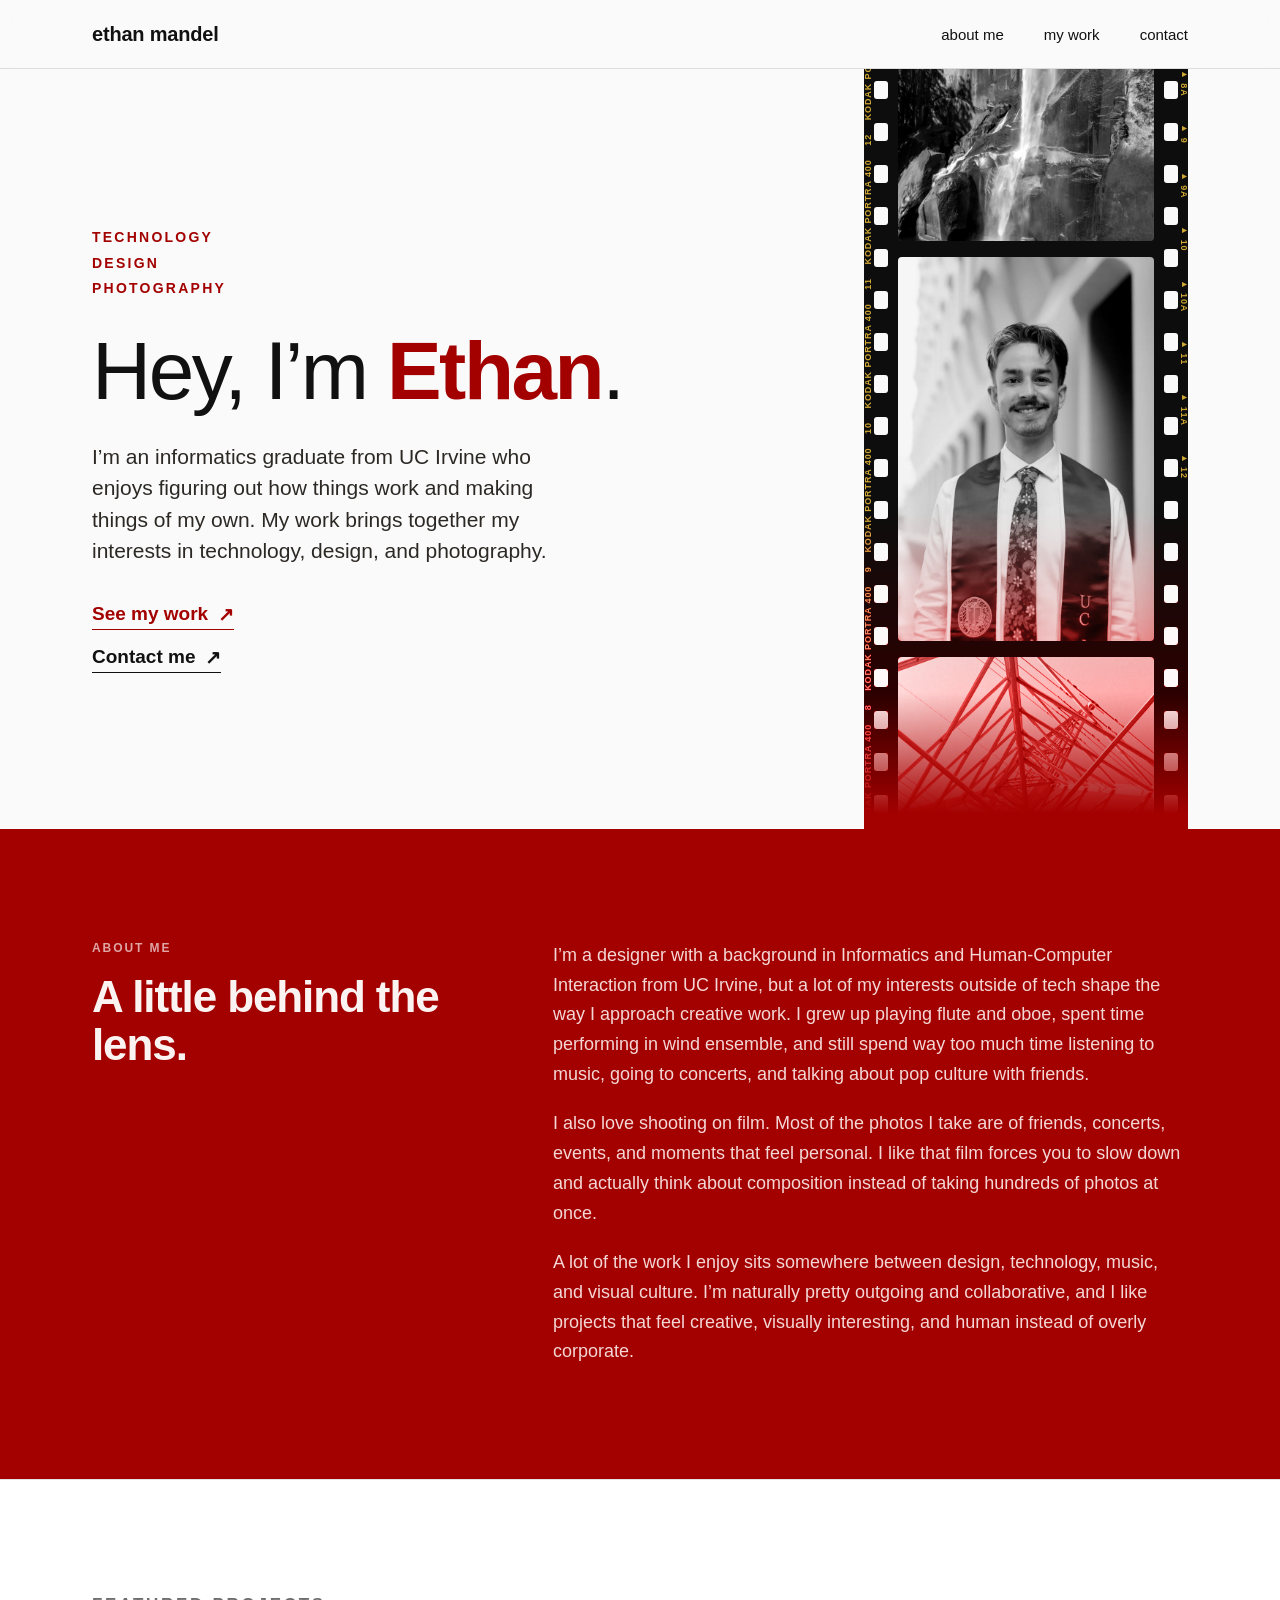
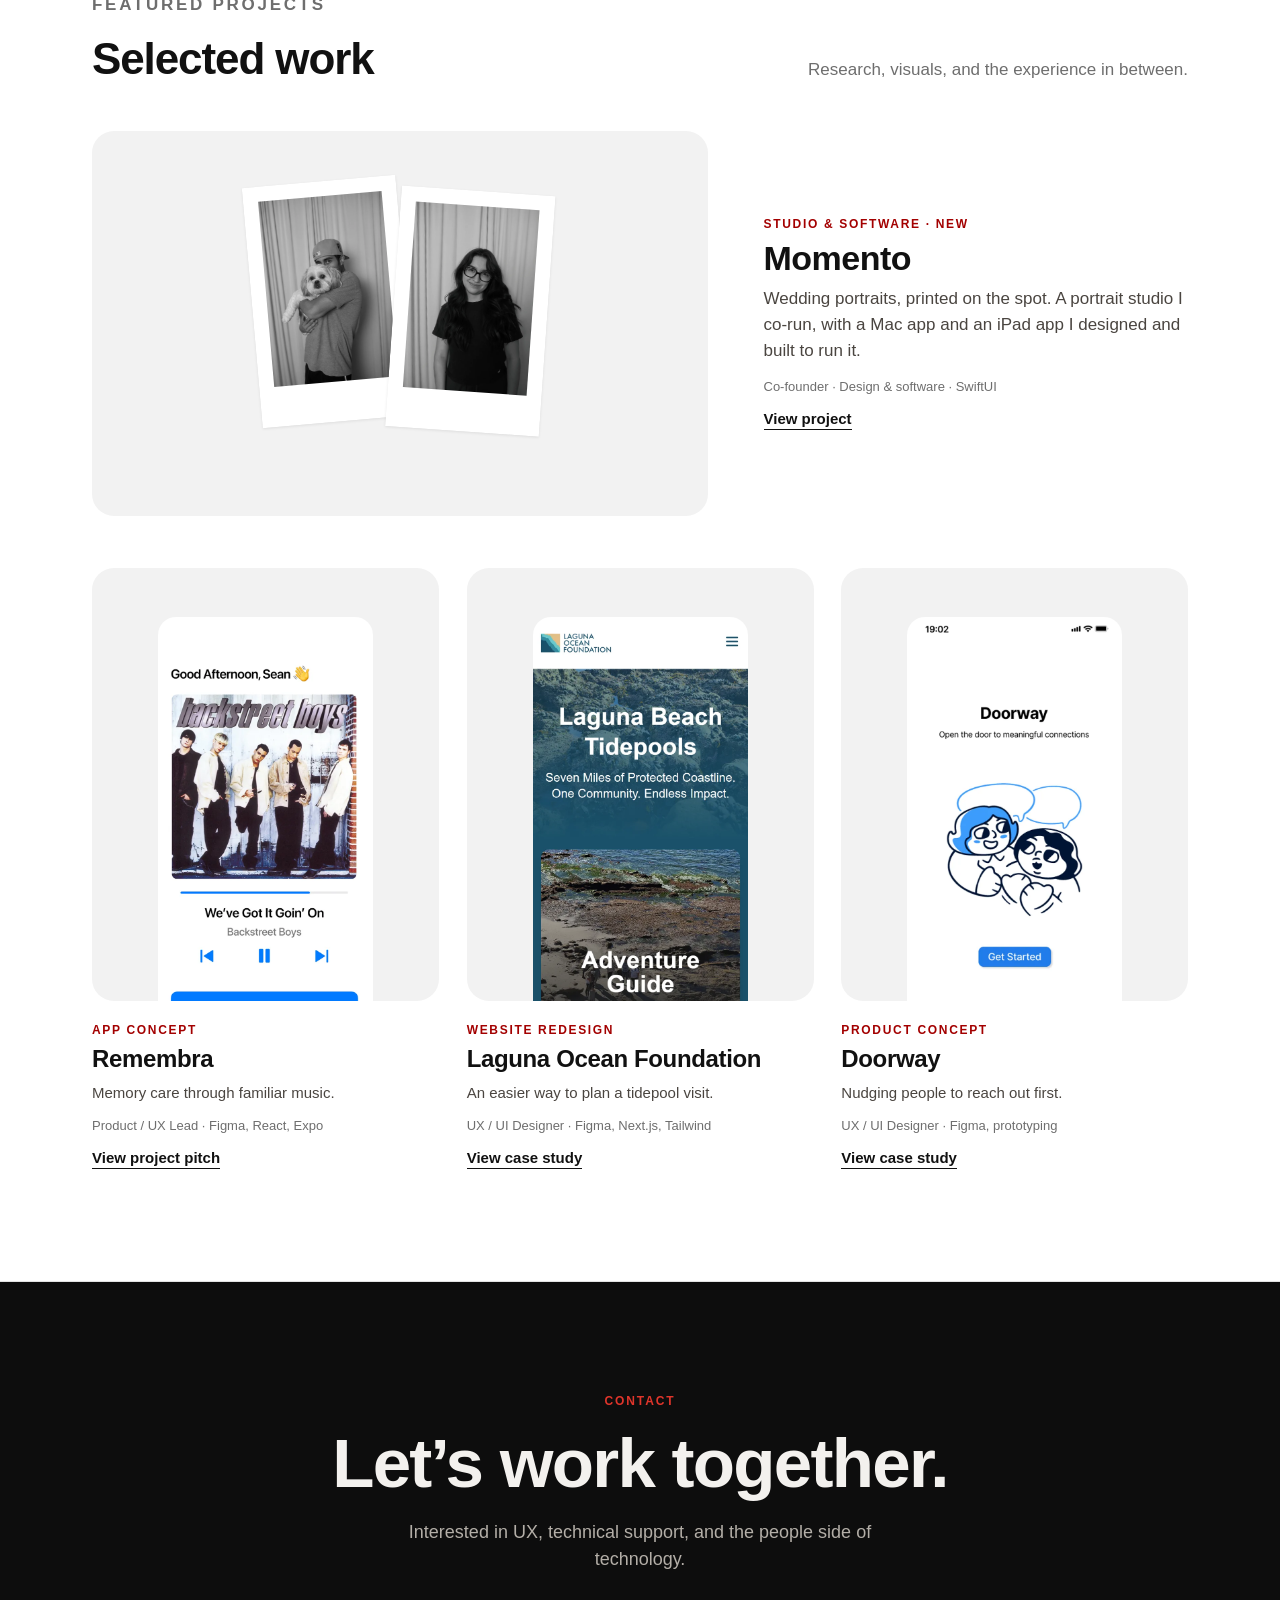
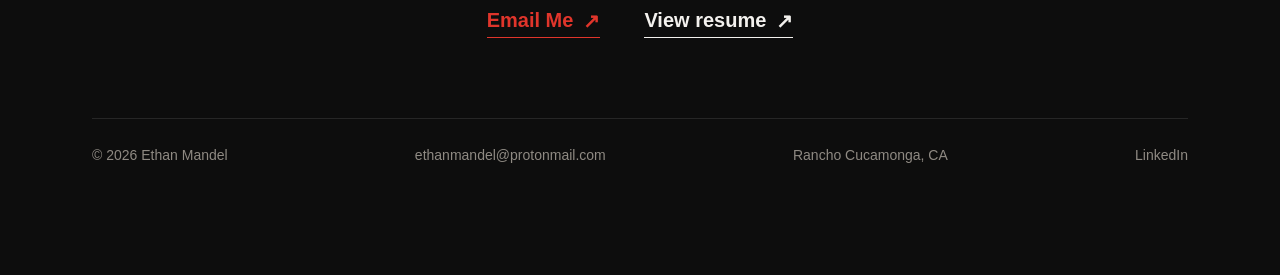
==== commit 5300b3de: "Add Momento: featured homepage card and case study - Featured full-width Momento card at the top of " ====
--- a/index.html
+++ b/index.html
@@ -123,6 +123,27 @@
     .project__meta { font-size: 13px; color: var(--muted); margin-bottom: 16px; }
     .project__link { font-size: 15px; font-weight: 600; border-bottom: 1.5px solid var(--ink); padding-bottom: 2px; align-self: flex-start; transition: color .2s, border-color .2s; }
     .project:hover .project__link { color: var(--red); border-color: var(--red); }
+    /* Featured project: full-width card with the cover on the left. Momento's cover
+       is its output, two 4×6 prints with the white border, that fan out on hover */
+    .project--feature {
+      grid-column: 1 / -1; margin-bottom: 24px;
+      display: grid; grid-template-columns: 1.45fr 1fr; gap: 56px; align-items: center;
+    }
+    .feature__cover { position: relative; aspect-ratio: 16 / 10; border-radius: 22px; overflow: hidden; background: #f2f2f2; }
+    .print {
+      position: absolute; top: 13%; width: 25%;
+      background: #fff; padding: 2.4% 2.4% 6.5%;
+      box-shadow: 0 1px 3px rgba(0,0,0,.08);
+      transition: transform .4s cubic-bezier(.3,1.12,.6,1);
+    }
+    .print--1 { left: 26%; transform: rotate(-5deg); }
+    .print--2 { left: 49%; transform: rotate(4deg) translateY(4%); }
+    .project--feature:hover .print--1, .project--feature:focus-visible .print--1 { transform: translateX(-16%) rotate(-8deg); }
+    .project--feature:hover .print--2, .project--feature:focus-visible .print--2 { transform: translateX(16%) rotate(7deg) translateY(4%); }
+    .feature__body { display: flex; flex-direction: column; }
+    .feature__body .project__info { padding-top: 0; }
+    .project--feature h3 { font-size: 34px; }
+    .project--feature .project__desc { font-size: 17px; max-width: 420px; }
 
     /* MOBILE */
     @media (max-width: 900px) {
@@ -155,6 +176,12 @@
       .about__body { font-size: 17px; }
       .work__head { flex-direction: column; align-items: flex-start; margin-bottom: 32px; }
       .projects { grid-template-columns: 1fr; gap: 48px; }
+      .project--feature { grid-template-columns: 1fr; gap: 0; margin-bottom: 0; }
+      .feature__cover { aspect-ratio: 3 / 2; }
+      .print { width: 28%; top: 9%; }
+      .feature__body .project__info { padding-top: 22px; }
+      .project--feature h3 { font-size: 24px; }
+      .project--feature .project__desc { font-size: 15px; }
       /* phones: a wide panel with all four screens in one row, always shown */
       .projects .project__cover { aspect-ratio: 3 / 2; }
       .projects .project .shot { transform: translate(-15.5cqw, -4cqw) scale(.339); transition: none; }
@@ -164,7 +191,7 @@
       .projects .tile--4 { left: 75.5cqw; }
     }
     @media (prefers-reduced-motion: reduce) {
-      .shot, .tile { transition: none; }
+      .shot, .tile, .print { transition: none; }
     }
   </style>
 </head>
@@ -238,6 +265,23 @@
     </div>
 
     <div class="projects">
+      <!-- Featured: Momento. The cover shows the product's output, two 4×6 prints;
+           swap in app screenshots here once they exist -->
+      <a class="project project--feature" href="momento.html">
+        <div class="feature__cover">
+          <img class="print print--1" src="images/momento/portrait-1.webp" alt="Black-and-white Momento portrait print of a guest holding a small dog" width="700" height="1050" />
+          <img class="print print--2" src="images/momento/portrait-2.webp" alt="Black-and-white Momento portrait print of a smiling guest in glasses" width="700" height="1051" />
+        </div>
+        <div class="feature__body">
+          <div class="project__info">
+            <p class="project__type">Studio &amp; software · New</p>
+            <h3>Momento</h3>
+            <p class="project__desc">Wedding portraits, printed on the spot. A portrait studio I co-run, with a Mac app and an iPad app I designed and built to run it.</p>
+            <p class="project__meta">Co-founder · Design &amp; software · SwiftUI</p>
+          </div>
+          <span class="project__link">View project</span>
+        </div>
+      </a>
       <a class="project" href="remembra.html">
         <div class="project__cover">
           <img class="tile tile--2" src="images/home/cards/remembra-profile.webp" alt="Remembra profile screen with top tracks and weekly listening" />
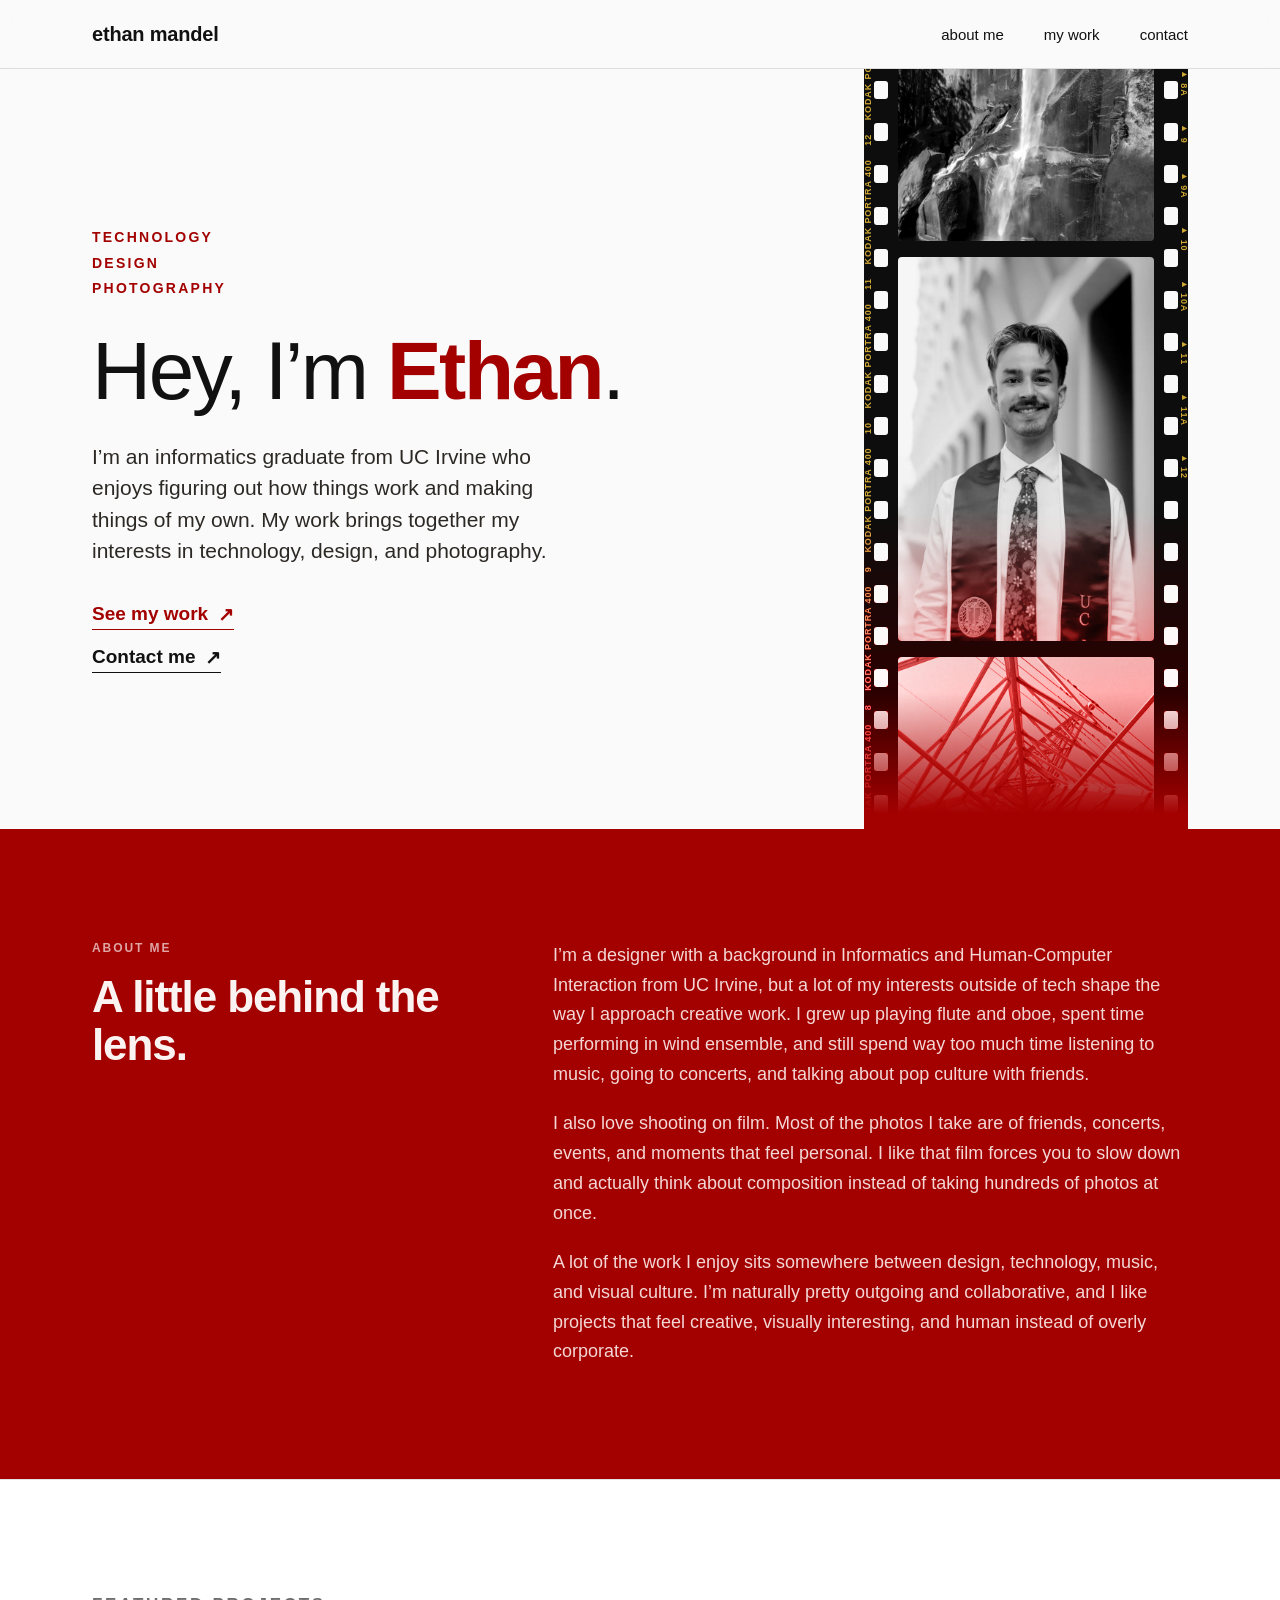
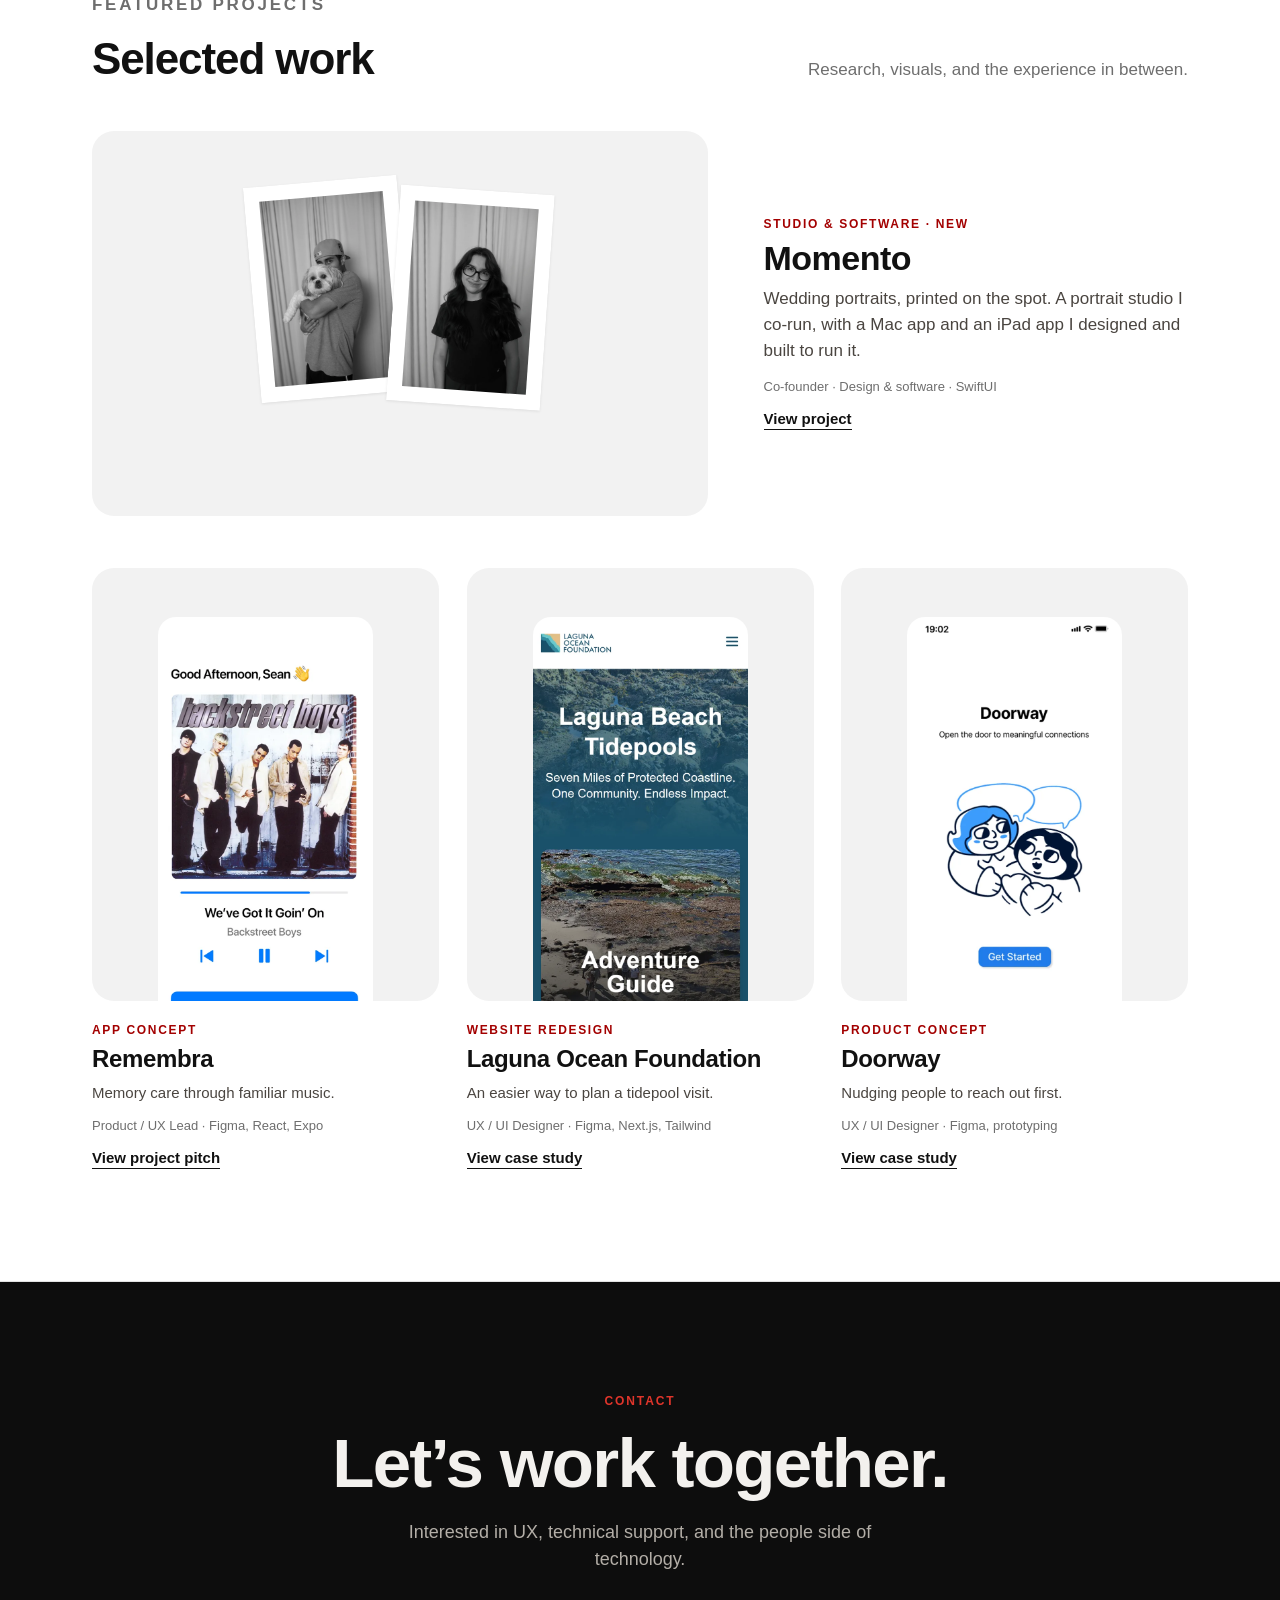
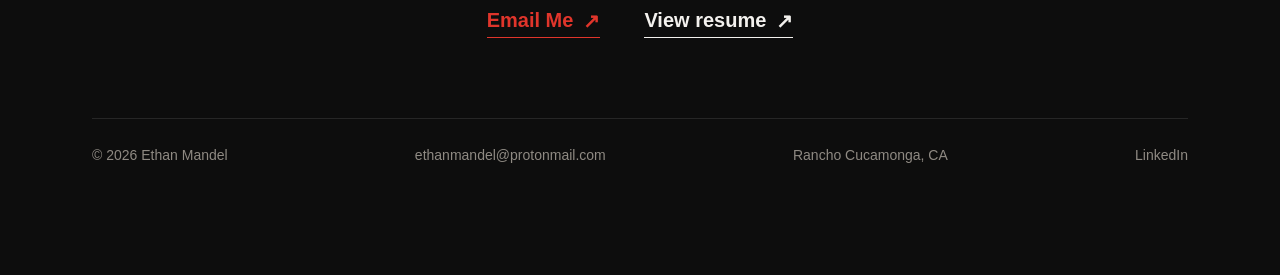
==== commit a99f48a6: "Momento: even print borders, plainer closing, link momentoportrait.co - Prints get an even white bor" ====
--- a/index.html
+++ b/index.html
@@ -132,7 +132,7 @@
     .feature__cover { position: relative; aspect-ratio: 16 / 10; border-radius: 22px; overflow: hidden; background: #f2f2f2; }
     .print {
       position: absolute; top: 13%; width: 25%;
-      background: #fff; padding: 2.4% 2.4% 6.5%;
+      background: #fff; padding: 2.4%; /* even border all round, like the real 4x6 prints */
       box-shadow: 0 1px 3px rgba(0,0,0,.08);
       transition: transform .4s cubic-bezier(.3,1.12,.6,1);
     }
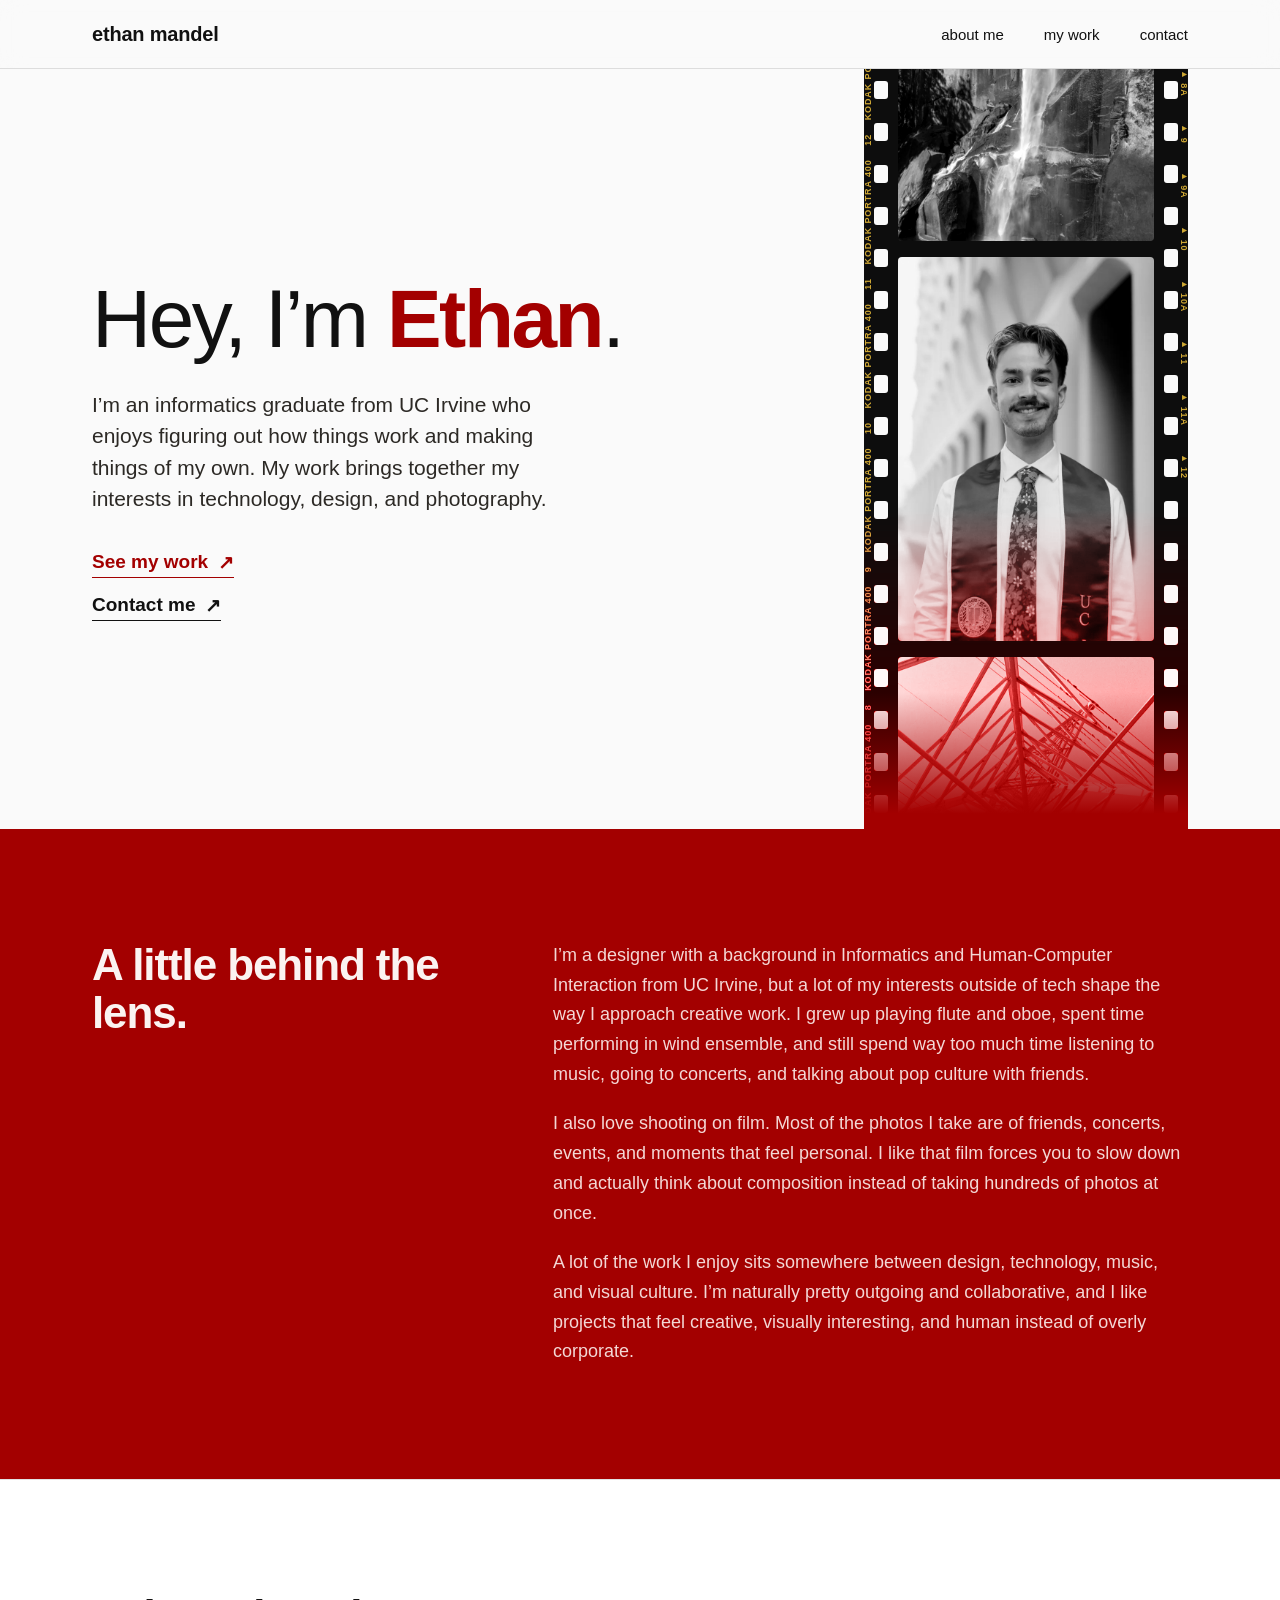
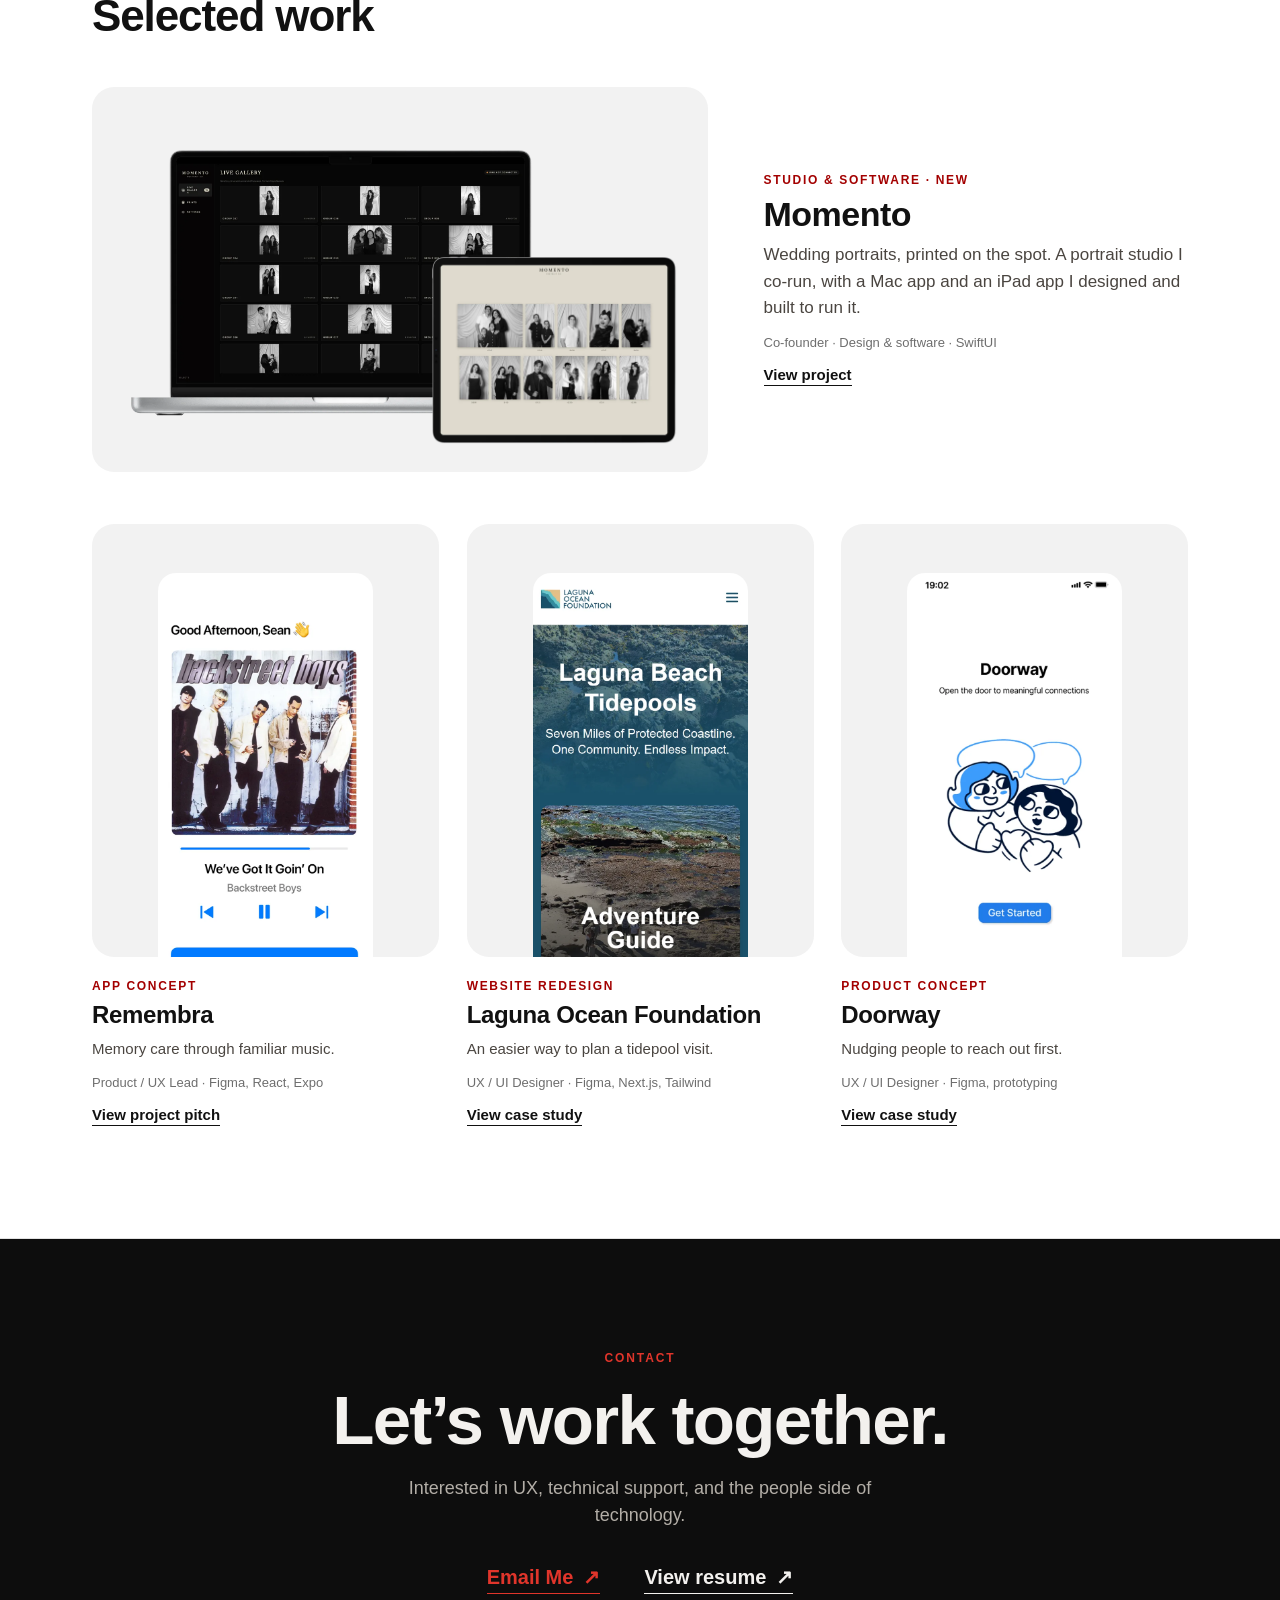
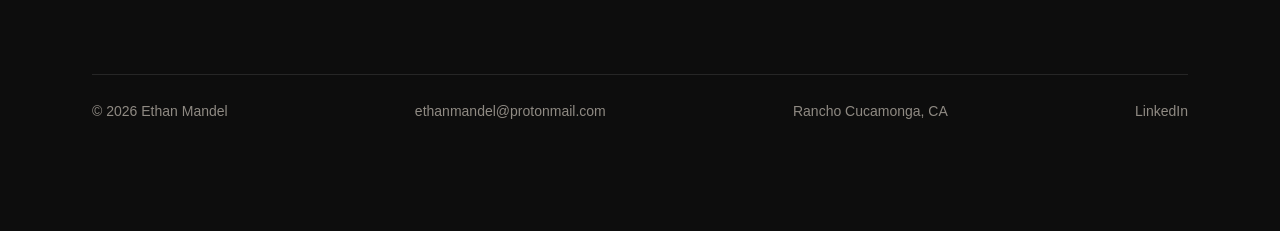
==== commit 4cae0ebd: "Momento: real app screenshots, portraits and site info - Homepage card and case study hero now show " ====
--- a/index.html
+++ b/index.html
@@ -27,8 +27,6 @@
     .hero h1 strong { color: var(--red); font-weight: 700; }
     .hero--wrapped .hero__lede { display: none !important; }
     .hero__lede { font-size: 21px; line-height: 1.5; color: #2c2925; max-width: 500px; }
-    .hero__eyebrow { font-size: 14px; line-height: 1.8; margin-bottom: 28px; }
-    .hero__eyebrow span { display: block; }
     /* the hero links are underlined text, like the project card links */
     .hero__actions { display: grid; justify-items: start; gap: 16px; margin-top: 36px; }
     .hero__link {
@@ -85,7 +83,6 @@
     /* WORK */
     .work { background: #fff; border-top: 1px solid var(--line); border-bottom: 1px solid var(--line); }
     .work__head { display: flex; align-items: flex-end; justify-content: space-between; gap: 24px; margin-bottom: 48px; }
-    .work__head p { font-size: 17px; color: var(--muted); max-width: 420px; line-height: 1.5; }
     .projects { display: grid; grid-template-columns: repeat(3, 1fr); gap: 28px; }
     .project { display: flex; flex-direction: column; }
     .project__cover {
@@ -130,16 +127,11 @@
       display: grid; grid-template-columns: 1.45fr 1fr; gap: 56px; align-items: center;
     }
     .feature__cover { position: relative; aspect-ratio: 16 / 10; border-radius: 22px; overflow: hidden; background: #f2f2f2; }
-    .print {
-      position: absolute; top: 13%; width: 25%;
-      background: #fff; padding: 2.4%; /* even border all round, like the real 4x6 prints */
-      box-shadow: 0 1px 3px rgba(0,0,0,.08);
-      transition: transform .4s cubic-bezier(.3,1.12,.6,1);
-    }
-    .print--1 { left: 26%; transform: rotate(-5deg); }
-    .print--2 { left: 49%; transform: rotate(4deg) translateY(4%); }
-    .project--feature:hover .print--1, .project--feature:focus-visible .print--1 { transform: translateX(-16%) rotate(-8deg); }
-    .project--feature:hover .print--2, .project--feature:focus-visible .print--2 { transform: translateX(16%) rotate(7deg) translateY(4%); }
+    .duo__mac, .duo__ipad { position: absolute; transition: transform .4s cubic-bezier(.3,1.12,.6,1); }
+    .duo__mac { left: 5%; top: 9%; width: 74%; }
+    .duo__ipad { right: 5%; bottom: 7%; width: 40%; }
+    .project--feature:hover .duo__ipad, .project--feature:focus-visible .duo__ipad { transform: translateY(-5%); }
+    .project--feature:hover .duo__mac, .project--feature:focus-visible .duo__mac { transform: translateY(-2%); }
     .feature__body { display: flex; flex-direction: column; }
     .feature__body .project__info { padding-top: 0; }
     .project--feature h3 { font-size: 34px; }
@@ -162,7 +154,6 @@
       .strip__reel { left: 18px; right: 18px; gap: 10px; }
       .hero .wrap > div:first-child { position: relative; z-index: 3; flex: 1; min-width: 0; }
       .hero__lede { display: none; }
-      .hero__eyebrow { font-size: 12px; margin-bottom: 22px; }
       .hero h1 { font-size: clamp(39px, 8vw, 60px); margin-bottom: 0; }
       .hero__actions { gap: 14px; margin-top: 28px; }
       .hero__link { font-size: 17px; }
@@ -178,7 +169,6 @@
       .projects { grid-template-columns: 1fr; gap: 48px; }
       .project--feature { grid-template-columns: 1fr; gap: 0; margin-bottom: 0; }
       .feature__cover { aspect-ratio: 3 / 2; }
-      .print { width: 28%; top: 9%; }
       .feature__body .project__info { padding-top: 22px; }
       .project--feature h3 { font-size: 24px; }
       .project--feature .project__desc { font-size: 15px; }
@@ -191,7 +181,7 @@
       .projects .tile--4 { left: 75.5cqw; }
     }
     @media (prefers-reduced-motion: reduce) {
-      .shot, .tile, .print { transition: none; }
+      .shot, .tile, .duo__mac, .duo__ipad { transition: none; }
     }
   </style>
 </head>
@@ -213,7 +203,6 @@
 <header id="top" class="hero">
   <div class="wrap">
     <div>
-      <p class="eyebrow hero__eyebrow"><span>Technology</span><span>Design</span><span>Photography</span></p>
       <h1>Hey, I’m <strong>Ethan</strong>.</h1>
       <p class="hero__lede">I’m an informatics graduate from UC Irvine who enjoys figuring out how things work and making things of my own. My work brings together my interests in technology, design, and photography.</p>
       <div class="hero__actions">
@@ -242,7 +231,6 @@
 <section id="about" class="about section">
   <div class="wrap">
     <div>
-      <p class="eyebrow">About me</p>
       <h2 class="h2">A little behind the lens.</h2>
     </div>
     <div class="about__body">
@@ -258,19 +246,16 @@
   <div class="wrap">
     <div class="work__head">
       <div>
-        <p class="eyebrow">Featured projects</p>
         <h2 class="h2">Selected work</h2>
       </div>
-      <p>Research, visuals, and the experience in between.</p>
     </div>
 
     <div class="projects">
-      <!-- Featured: Momento. The cover shows the product's output, two 4×6 prints;
-           swap in app screenshots here once they exist -->
+      <!-- Featured: Momento. The cover shows the Mac operator app with the iPad guest app in front -->
       <a class="project project--feature" href="momento.html">
         <div class="feature__cover">
-          <img class="print print--1" src="images/momento/portrait-1.webp" alt="Black-and-white Momento portrait print of a guest holding a small dog" width="700" height="1050" />
-          <img class="print print--2" src="images/momento/portrait-2.webp" alt="Black-and-white Momento portrait print of a smiling guest in glasses" width="700" height="1051" />
+          <img class="duo__mac" src="images/momento/mac-live-gallery.webp" alt="The Momento Mac operator app on a MacBook, showing the Live Gallery of guest groups" width="1600" height="1040" />
+          <img class="duo__ipad" src="images/momento/ipad-gallery-framed.webp" alt="The Momento iPad guest app showing the gallery of portrait groups" width="1000" height="774" />
         </div>
         <div class="feature__body">
           <div class="project__info">
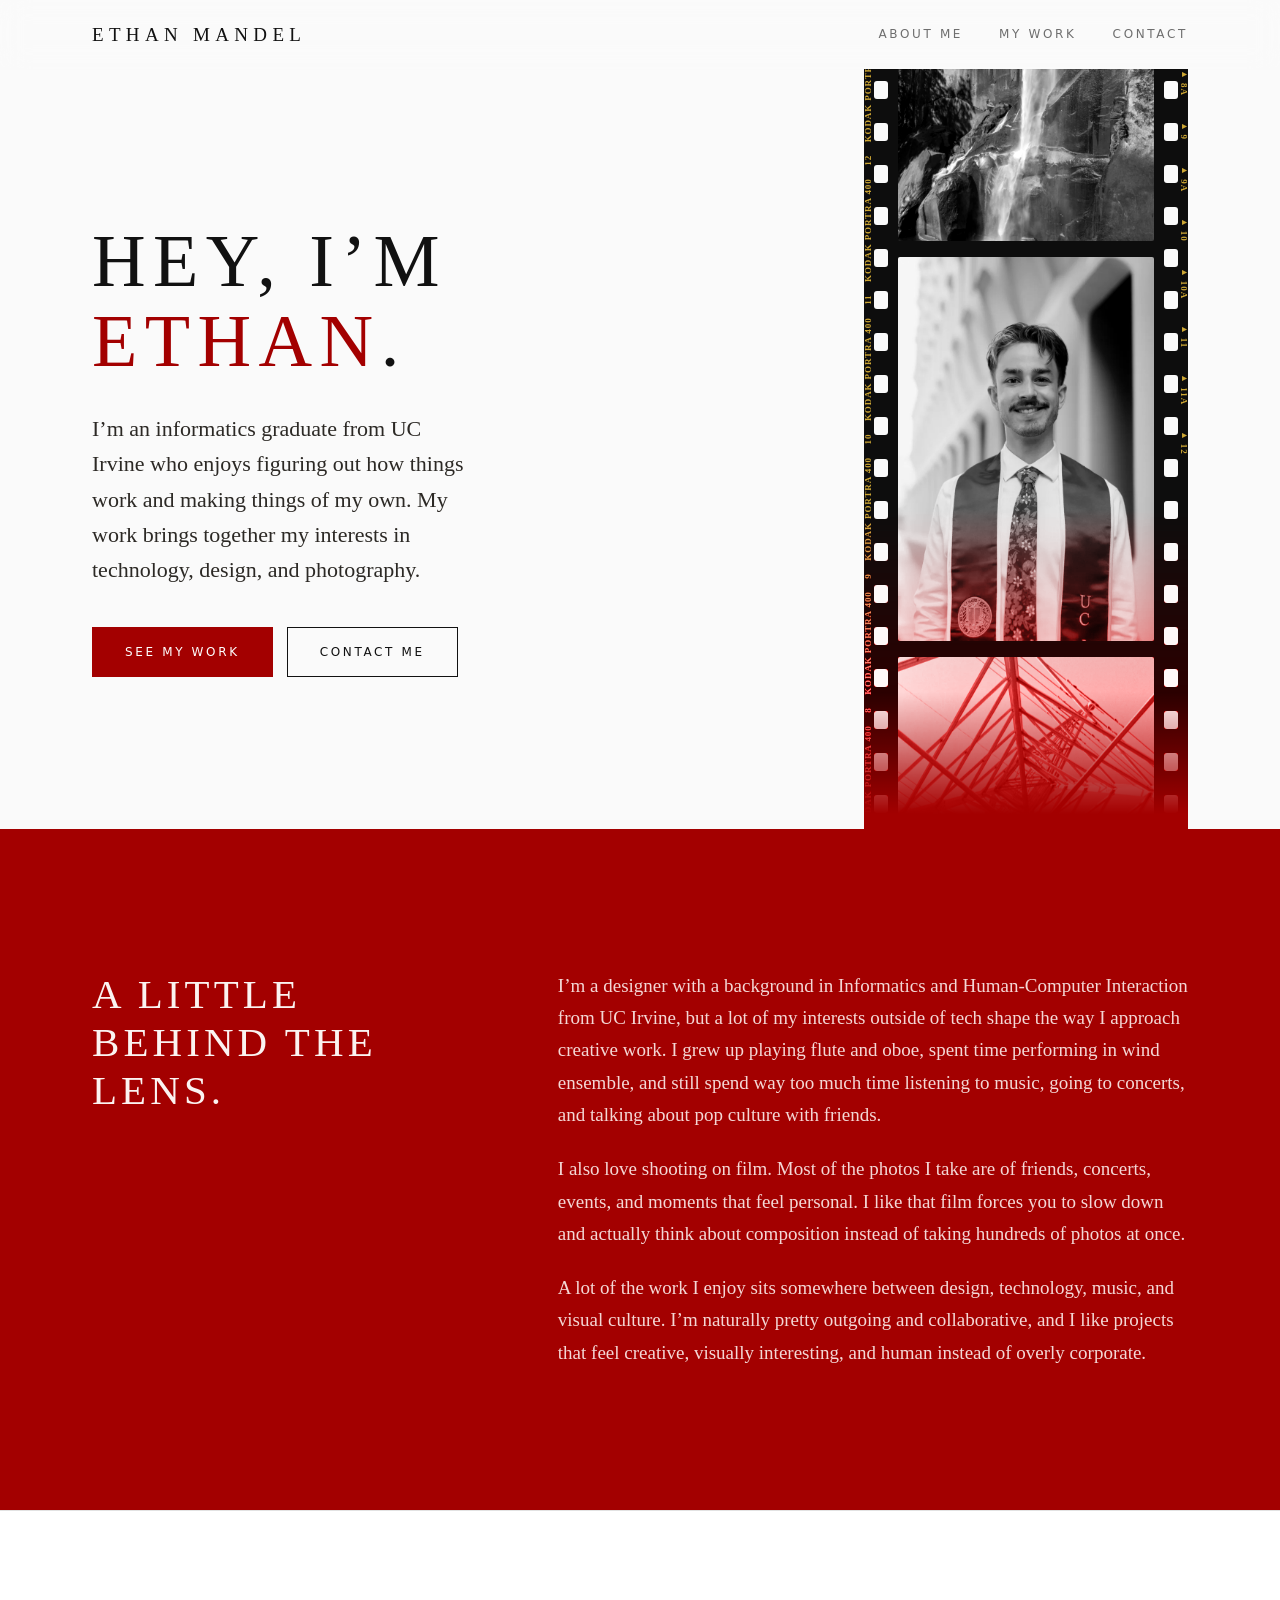
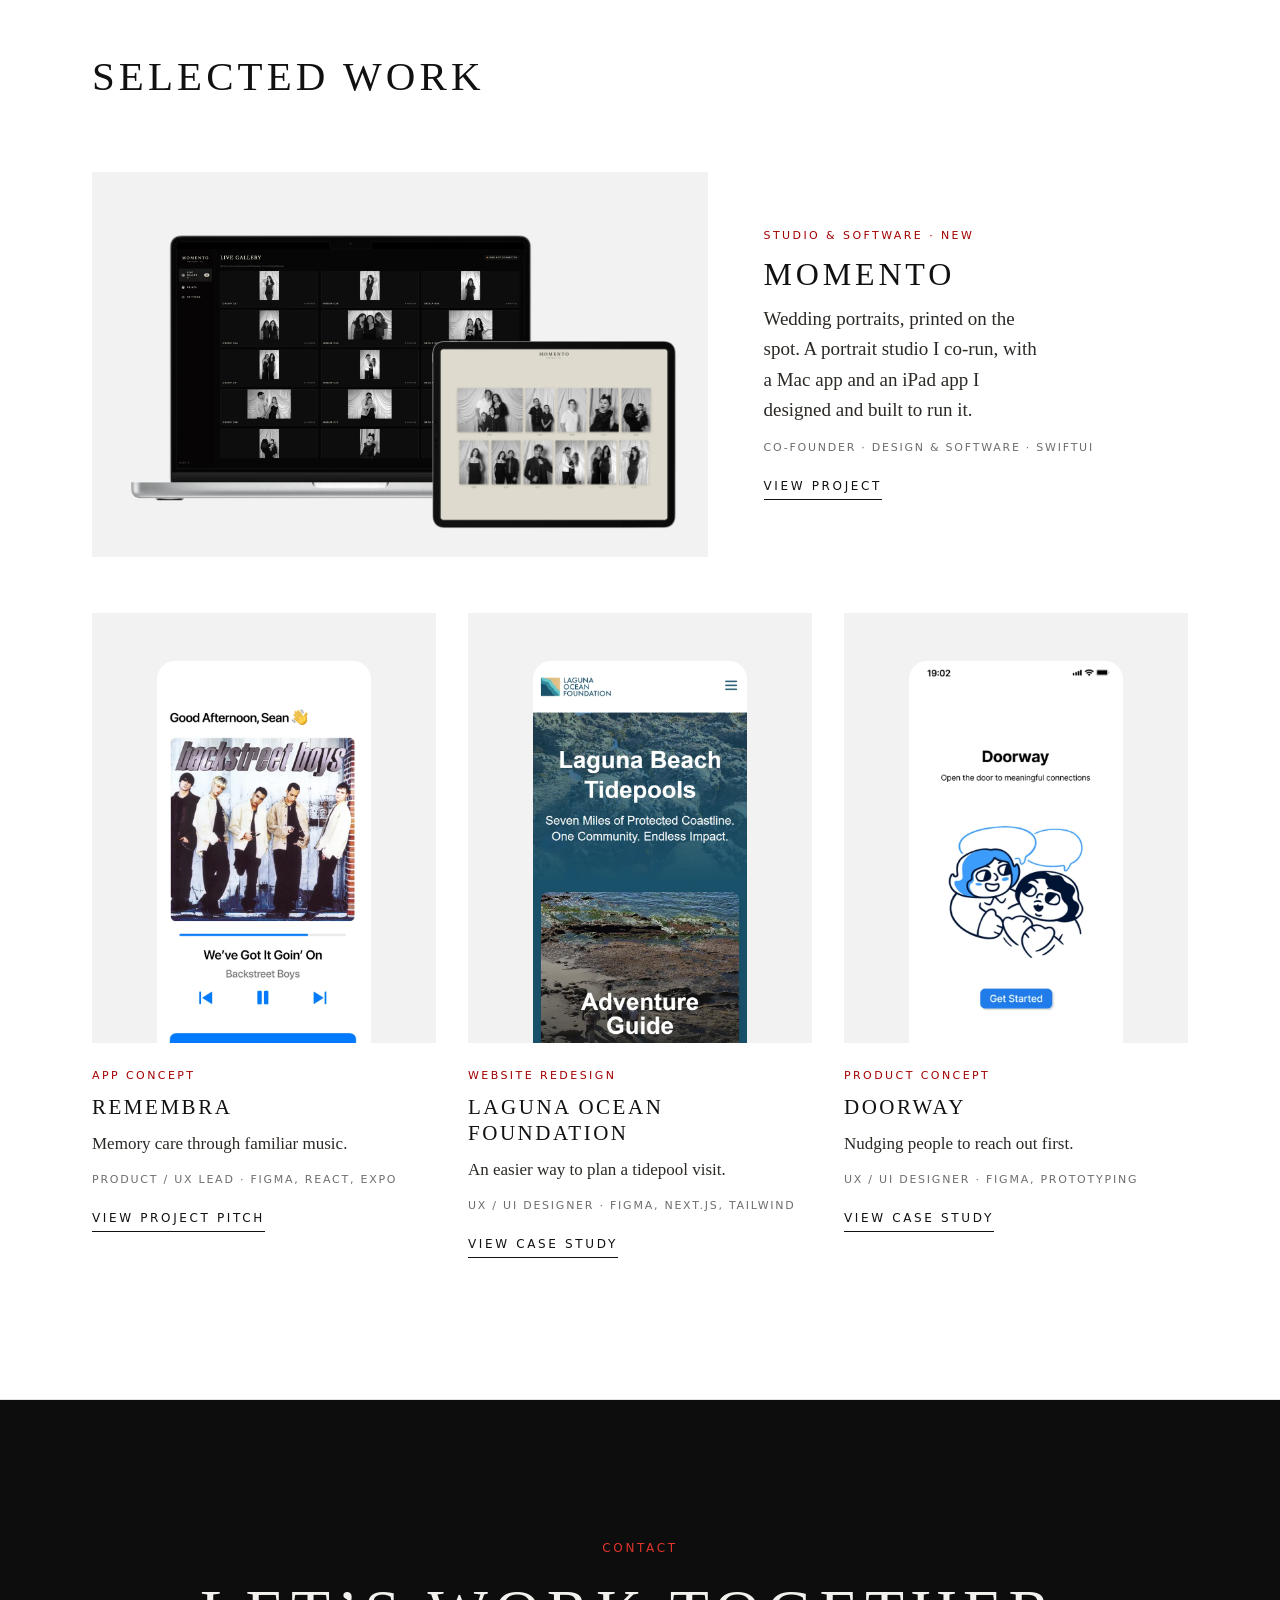
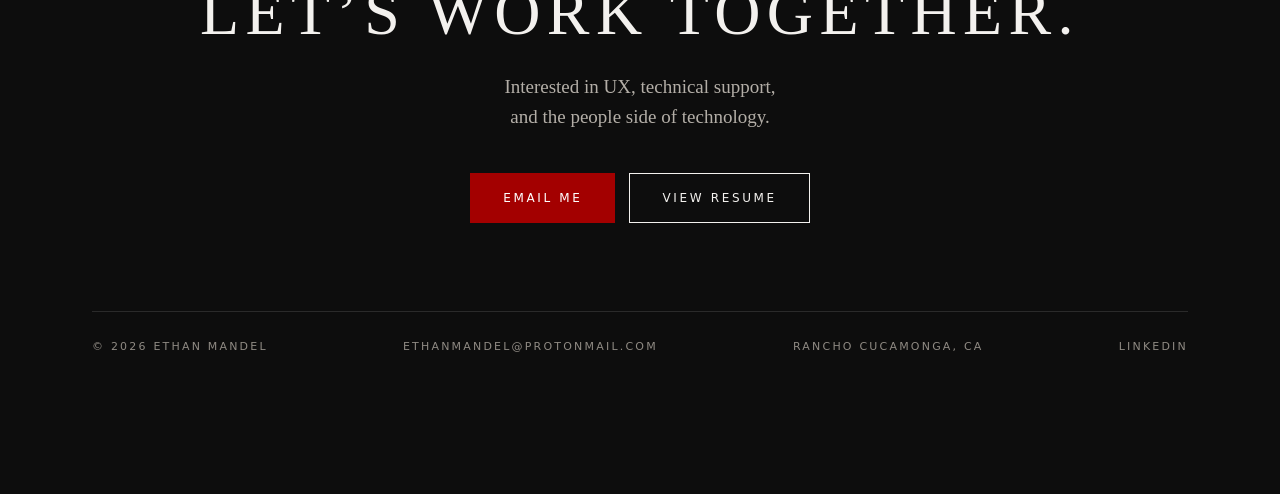
==== commit 6c8c3e1e: "Restyle in the momentoportrait.co style and remove arrow glyphs Light serif capitals for headings, t" ====
--- a/index.html
+++ b/index.html
@@ -11,7 +11,7 @@
   <meta property="og:url" content="https://mandelethan.com/" />
   <meta name="twitter:card" content="summary_large_image" />
   <link rel="icon" href="favicon.svg" type="image/svg+xml" />
-  <link rel="stylesheet" href="css/site.css?v=2" />
+  <link rel="stylesheet" href="css/site.css?v=3" />
   <style>
     /* HERO */
     .hero .wrap {
@@ -19,25 +19,29 @@
       display: grid; grid-template-columns: 1fr auto; align-items: center; gap: 64px;
       padding-top: 64px; padding-bottom: 64px;
     }
+    /* Light serif capitals, set on two lines like "Meet / Momento" */
     .hero h1 {
-      font-size: clamp(44px, 6.4vw, 84px);
-      font-weight: 400; line-height: 1.02; letter-spacing: -.03em;
-      margin-bottom: 28px;
-    }
-    .hero h1 strong { color: var(--red); font-weight: 700; }
+      font-size: clamp(44px, 5.8vw, 80px);
+      line-height: 1.08; letter-spacing: .1em;
+      margin-bottom: 30px;
+    }
+    .hero h1 .line { display: block; }
+    .hero h1 strong { color: var(--red); font-weight: 300; }
     .hero--wrapped .hero__lede { display: none !important; }
-    .hero__lede { font-size: 21px; line-height: 1.5; color: #2c2925; max-width: 500px; }
-    /* the hero links are underlined text, like the project card links */
-    .hero__actions { display: grid; justify-items: start; gap: 16px; margin-top: 36px; }
-    .hero__link {
-      display: inline-flex; gap: 10px; align-items: center;
-      font-size: 19px; font-weight: 600; color: var(--ink);
-      border-bottom: 1.5px solid currentColor; padding-bottom: 3px;
-      transition: color .2s, gap .2s;
-    }
-    .hero__link:hover { gap: 14px; }
-    .hero__link--red { color: var(--red); }
-    .hero__link::after { content: "↗"; }
+    .hero__lede { font-size: clamp(19px, 1.8vw, 22px); line-height: 1.6; color: var(--body); max-width: 34ch; }
+    .hero__actions { display: flex; flex-wrap: wrap; gap: 14px; margin-top: 40px; }
+
+    /* Page load: the headline rises line by line, then the intro and buttons,
+       while the film strip settles in and its prints develop */
+    .js .hero h1 .line, .js .hero__lede, .js .hero__actions { animation: rise 1.1s var(--ease) both; }
+    .js .hero h1 .line:nth-child(1) { animation-delay: .3s; }
+    .js .hero h1 .line:nth-child(2) { animation-delay: .45s; }
+    .js .hero__lede { animation-delay: .7s; }
+    .js .hero__actions { animation-delay: .85s; }
+    .js .strip__reel { animation: reel-in 1.6s var(--ease) .3s both; }
+    .js .strip__frame img { animation: develop-bw 2.6s ease-out .5s both; }
+    @keyframes develop-bw { from { filter: grayscale(1) brightness(1.6) contrast(.5) blur(2px); } to { filter: grayscale(1) contrast(1.08); } }
+    @keyframes reel-in { from { opacity: 0; transform: translateY(calc(-50% + 60px)); } }
 
     /* Film strip: runs the full height of the hero, hard cut under the nav,
        and resolves into the About section's red at the bottom */
@@ -71,22 +75,22 @@
       transform: translateY(-50%);
       display: flex; flex-direction: column; gap: 16px;
     }
-    .strip__frame { aspect-ratio: 2 / 3; border-radius: 4px; overflow: hidden; background: #1d1d1d; flex: none; }
+    .strip__frame { aspect-ratio: 2 / 3; border-radius: 2px; overflow: hidden; background: #1d1d1d; flex: none; }
     .strip__frame img { width: 100%; height: 100%; object-fit: cover; filter: grayscale(1) contrast(1.08); }
 
     /* ABOUT */
     .about { background: var(--red); color: #fbf3f1; }
     .about .eyebrow { color: rgba(255,255,255,.65); }
-    .about .wrap { display: grid; grid-template-columns: 1fr 1.6fr; gap: 64px; }
-    .about__body { display: grid; gap: 20px; font-size: 18px; line-height: 1.65; color: rgba(255,245,243,.88); }
+    .about .wrap { display: grid; grid-template-columns: 1fr 1.6fr; gap: 72px; }
+    .about__body { display: grid; gap: 22px; font-size: 19px; line-height: 1.7; color: rgba(255,245,243,.88); }
 
     /* WORK */
     .work { background: #fff; border-top: 1px solid var(--line); border-bottom: 1px solid var(--line); }
-    .work__head { display: flex; align-items: flex-end; justify-content: space-between; gap: 24px; margin-bottom: 48px; }
-    .projects { display: grid; grid-template-columns: repeat(3, 1fr); gap: 28px; }
+    .work__head { display: flex; align-items: flex-end; justify-content: space-between; gap: 24px; margin-bottom: clamp(48px, 6vw, 72px); }
+    .projects { display: grid; grid-template-columns: repeat(3, 1fr); gap: 32px; }
     .project { display: flex; flex-direction: column; }
     .project__cover {
-      position: relative; aspect-ratio: 4 / 5; border-radius: 22px; overflow: hidden;
+      position: relative; aspect-ratio: 4 / 5; overflow: hidden;
       background: #f2f2f2;
       container-type: inline-size; /* tiles are placed in cqw = 1% of panel width */
     }
@@ -113,20 +117,23 @@
       .shot { transform: translate(-11cqw, -6cqw) scale(.645); }
       .tile { transform: none; opacity: 1; }
     }
-    .project__info { padding-top: 22px; }
-    .project__type { font-size: 12px; font-weight: 700; letter-spacing: .14em; text-transform: uppercase; color: var(--red); margin-bottom: 8px; }
-    .project h3 { font-size: 24px; font-weight: 700; letter-spacing: -.015em; margin-bottom: 8px; }
-    .project__desc { font-size: 15px; line-height: 1.55; color: #4a4540; margin-bottom: 14px; }
-    .project__meta { font-size: 13px; color: var(--muted); margin-bottom: 16px; }
-    .project__link { font-size: 15px; font-weight: 600; border-bottom: 1.5px solid var(--ink); padding-bottom: 2px; align-self: flex-start; transition: color .2s, border-color .2s; }
-    .project:hover .project__link { color: var(--red); border-color: var(--red); }
+    .project__info { padding-top: 26px; }
+    .project__type { font-family: var(--sans); font-size: 11px; letter-spacing: .22em; text-transform: uppercase; color: var(--red); margin-bottom: 12px; }
+    .project h3 { font-size: 21px; letter-spacing: .12em; line-height: 1.25; margin-bottom: 10px; }
+    .project__desc { font-size: 17px; line-height: 1.6; color: var(--body); margin-bottom: 14px; }
+    .project__meta { font-family: var(--sans); font-size: 11px; letter-spacing: .16em; text-transform: uppercase; line-height: 1.6; color: var(--muted); margin-bottom: 22px; }
+    .project__link { align-self: flex-start; font-family: var(--sans); font-size: 12px; letter-spacing: .22em; text-transform: uppercase; border-bottom: 1px solid currentColor; padding-bottom: 6px; transition: color .2s; }
+    .project:hover .project__link { color: var(--red); }
+    /* the cover lifts slightly, like a print picked up off the table */
+    .project__cover, .feature__cover { transition: transform .6s var(--ease), box-shadow .6s; }
+    .project:hover .project__cover, .project:hover .feature__cover { transform: translateY(-6px); box-shadow: 0 34px 50px -30px rgba(0,0,0,.35); }
     /* Featured project: full-width card with the cover on the left. Momento's cover
        is its output, two 4×6 prints with the white border, that fan out on hover */
     .project--feature {
       grid-column: 1 / -1; margin-bottom: 24px;
       display: grid; grid-template-columns: 1.45fr 1fr; gap: 56px; align-items: center;
     }
-    .feature__cover { position: relative; aspect-ratio: 16 / 10; border-radius: 22px; overflow: hidden; background: #f2f2f2; }
+    .feature__cover { position: relative; aspect-ratio: 16 / 10; overflow: hidden; background: #f2f2f2; }
     .duo__mac, .duo__ipad { position: absolute; transition: transform .4s cubic-bezier(.3,1.12,.6,1); }
     .duo__mac { left: 5%; top: 9%; width: 74%; }
     .duo__ipad { right: 5%; bottom: 7%; width: 40%; }
@@ -134,8 +141,8 @@
     .project--feature:hover .duo__mac, .project--feature:focus-visible .duo__mac { transform: translateY(-2%); }
     .feature__body { display: flex; flex-direction: column; }
     .feature__body .project__info { padding-top: 0; }
-    .project--feature h3 { font-size: 34px; }
-    .project--feature .project__desc { font-size: 17px; max-width: 420px; }
+    .project--feature h3 { font-size: 32px; letter-spacing: .12em; }
+    .project--feature .project__desc { font-size: 19px; max-width: 30ch; }
 
     /* MOBILE */
     @media (max-width: 900px) {
@@ -154,24 +161,24 @@
       .strip__reel { left: 18px; right: 18px; gap: 10px; }
       .hero .wrap > div:first-child { position: relative; z-index: 3; flex: 1; min-width: 0; }
       .hero__lede { display: none; }
-      .hero h1 { font-size: clamp(39px, 8vw, 60px); margin-bottom: 0; }
+      .hero h1 { font-size: clamp(25px, 6.6vw, 50px); letter-spacing: .06em; margin-bottom: 0; }
       .hero__actions { gap: 14px; margin-top: 28px; }
-      .hero__link { font-size: 17px; }
-      /* the intro comes back from small-tablet width, and only while "Hey, I’m Ethan."
-         fits on one line (the script below adds .hero--wrapped when it breaks) */
+      .hero__actions .btn { padding: 13px 18px; font-size: 10px; letter-spacing: .18em; }
+      /* the intro comes back from small-tablet width, and only while the headline
+         stays on its two lines (the script below adds .hero--wrapped when it breaks) */
       @media (min-width: 680px) {
         .hero__lede { display: block; font-size: clamp(16px, 2.6vw, 19px); margin-top: 18px; }
         .hero h1 { margin-bottom: 0; }
       }
       .about .wrap { grid-template-columns: 1fr; gap: 24px; }
-      .about__body { font-size: 17px; }
+      .about__body { font-size: 18px; }
       .work__head { flex-direction: column; align-items: flex-start; margin-bottom: 32px; }
       .projects { grid-template-columns: 1fr; gap: 48px; }
       .project--feature { grid-template-columns: 1fr; gap: 0; margin-bottom: 0; }
       .feature__cover { aspect-ratio: 3 / 2; }
       .feature__body .project__info { padding-top: 22px; }
-      .project--feature h3 { font-size: 24px; }
-      .project--feature .project__desc { font-size: 15px; }
+      .project--feature h3 { font-size: 21px; }
+      .project--feature .project__desc { font-size: 17px; }
       /* phones: a wide panel with all four screens in one row, always shown */
       .projects .project__cover { aspect-ratio: 3 / 2; }
       .projects .project .shot { transform: translate(-15.5cqw, -4cqw) scale(.339); transition: none; }
@@ -181,7 +188,7 @@
       .projects .tile--4 { left: 75.5cqw; }
     }
     @media (prefers-reduced-motion: reduce) {
-      .shot, .tile, .duo__mac, .duo__ipad { transition: none; }
+      .shot, .tile, .duo__mac, .duo__ipad, .project__cover, .feature__cover { transition: none; }
     }
   </style>
 </head>
@@ -203,11 +210,11 @@
 <header id="top" class="hero">
   <div class="wrap">
     <div>
-      <h1>Hey, I’m <strong>Ethan</strong>.</h1>
+      <h1><span class="line">Hey, I’m</span> <span class="line"><strong>Ethan</strong>.</span></h1>
       <p class="hero__lede">I’m an informatics graduate from UC Irvine who enjoys figuring out how things work and making things of my own. My work brings together my interests in technology, design, and photography.</p>
       <div class="hero__actions">
-        <a href="#work" class="hero__link hero__link--red">See my work</a>
-        <a href="#contact" class="hero__link">Contact me</a>
+        <a href="#work" class="btn btn--red">See my work</a>
+        <a href="#contact" class="btn btn--line">Contact me</a>
       </div>
     </div>
     <!-- Film strip: add photos as more .strip__frame blocks; the portrait stays centered -->
@@ -336,13 +343,13 @@
 </footer>
 
 <script>
-  // Hide the intro whenever "Hey, I’m Ethan." wraps onto a second line
+  // Hide the intro whenever the two-line headline wraps onto a third line
   (function () {
     var hero = document.querySelector(".hero"), h1 = hero && hero.querySelector("h1");
     if (!h1) return;
     function check() {
       var lineHeight = parseFloat(getComputedStyle(h1).lineHeight);
-      hero.classList.toggle("hero--wrapped", h1.getBoundingClientRect().height > lineHeight * 1.5);
+      hero.classList.toggle("hero--wrapped", h1.getBoundingClientRect().height > lineHeight * 2.5);
     }
     check();
     addEventListener("resize", check);
@@ -350,5 +357,6 @@
     if (document.fonts) document.fonts.ready.then(check);
   })();
 </script>
+<script src="js/site.js?v=1"></script>
 </body>
 </html>
--- a/css/site.css
+++ b/css/site.css
@@ -1,5 +1,6 @@
-/* Shared by every page: tokens, base type, nav, buttons, contact footer.
-   Page-specific styles stay inline in each page. */
+/* Shared by every page: tokens, base type, nav, buttons, contact footer, motion.
+   Page-specific styles stay inline in each page.
+   Type, buttons, hairlines and motion follow momentoportrait.co; the colors are the portfolio's own. */
 :root {
   --paper: #fafafa;
   --panel: #efefef;
@@ -12,11 +13,17 @@
   --red: #a30000;
   --wrap: 1160px;
   --nav-h: 68px;
+
+  /* Apple's New York (serif) and SF Pro (sans), as on momentoportrait.co.
+     Apple devices show them exactly; other devices fall back to the closest system fonts. */
+  --serif: ui-serif, "New York", "Iowan Old Style", Georgia, serif;
+  --sans: -apple-system, BlinkMacSystemFont, "SF Pro Text", system-ui, "Helvetica Neue", Arial, sans-serif;
+  --ease: cubic-bezier(.2,.7,.2,1);
 }
 * { box-sizing: border-box; margin: 0; padding: 0; }
-html { scroll-behavior: smooth; }
+html { scroll-behavior: smooth; scroll-padding-top: var(--nav-h); }
 body {
-  font-family: "Helvetica Neue", Helvetica, Arial, sans-serif;
+  font-family: var(--serif);
   color: var(--ink);
   background: var(--paper);
   -webkit-font-smoothing: antialiased;
@@ -24,72 +31,120 @@
 a { color: inherit; text-decoration: none; }
 img { display: block; max-width: 100%; height: auto; }
 .wrap { max-width: var(--wrap); margin: 0 auto; padding: 0 32px; }
-.section { padding: 112px 0; }
-.eyebrow { font-size: 12px; font-weight: 700; letter-spacing: .16em; text-transform: uppercase; color: var(--red); margin-bottom: 18px; }
-.h2 { font-size: clamp(32px, 3.6vw, 44px); font-weight: 700; letter-spacing: -.025em; line-height: 1.08; }
+.section { padding: clamp(5rem, 11vw, 9rem) 0; }
+
+/* Headings: light serif in wide-tracked capitals */
+h1, h2, h3, .h2 { font-family: var(--serif); font-weight: 300; text-transform: uppercase; }
+.h2 { font-size: clamp(28px, 3.2vw, 42px); letter-spacing: .1em; line-height: 1.18; }
+
+/* The small label face: regular sans, wide tracking, caps */
+.eyebrow, .nav__links a, .btn, .text-link, .back, .label {
+  font-family: var(--sans);
+  font-weight: 400;
+  font-size: 12px;
+  letter-spacing: .22em;
+  text-transform: uppercase;
+}
+.eyebrow { color: var(--red); margin-bottom: 20px; }
 
 /* NAV */
 .nav {
   position: sticky; top: 0; z-index: 50;
-  background: rgba(250, 250, 250, .85);
-  -webkit-backdrop-filter: blur(12px); backdrop-filter: blur(12px);
-  border-bottom: 1px solid var(--line);
+  background: rgba(250, 250, 250, .82);
+  -webkit-backdrop-filter: blur(14px); backdrop-filter: blur(14px);
+  border-bottom: 1px solid transparent;
+  transition: border-color .3s;
 }
+.nav.scrolled { border-bottom-color: var(--line); }
 .nav .wrap { height: var(--nav-h); display: flex; align-items: center; justify-content: space-between; }
-.nav__logo { font-size: 20px; font-weight: 700; letter-spacing: -.01em; }
-.nav__links { display: flex; gap: 40px; font-size: 15px; }
-.nav__links a { transition: color .2s; }
-.nav__links a:hover, .nav__links a[aria-current] { color: var(--red); }
+.nav__logo {
+  font-family: var(--serif); font-weight: 300; text-transform: uppercase;
+  font-size: 19px; letter-spacing: .28em; line-height: 1;
+}
+.nav__links { display: flex; gap: 36px; }
+.nav__links a { position: relative; padding: 6px 0; color: var(--muted); transition: color .2s; }
+.nav__links a:hover, .nav__links a[aria-current] { color: var(--ink); }
+/* Thin line under the page you're on; the same line slides in on hover */
+.nav__links a::after {
+  content: ""; position: absolute; left: 0; right: .22em; bottom: 0;
+  height: 1px; background: var(--red);
+  transform: scaleX(0); transform-origin: left; transition: transform .35s var(--ease);
+}
+.nav__links a:hover::after, .nav__links a[aria-current]::after { transform: scaleX(1); }
 
-/* BUTTONS */
+/* BUTTONS: square, a fill and an outline that trade places on hover */
 .btn {
-  display: inline-flex; align-items: center; gap: 8px;
-  border-radius: 999px; padding: 14px 26px;
-  font-size: 15px; font-weight: 600;
-  border: 1.5px solid transparent;
-  transition: background .2s, color .2s, border-color .2s, transform .2s;
+  display: inline-block;
+  padding: 17px 32px;
+  border: 1px solid currentColor;
+  cursor: pointer;
+  transition: background .25s, color .25s, border-color .25s;
 }
-.btn:hover { transform: translateY(-1px); }
-.btn--red { background: var(--red); color: #fff; }
-.btn--red:hover { background: #870000; }
-.btn--black { background: var(--ink); color: #fff; }
-.btn--black:hover { background: #333; }
-.btn--line { border-color: currentColor; }
-.btn--line:hover { background: var(--ink); color: var(--paper); border-color: var(--ink); }
+.btn--red { background: var(--red); border-color: var(--red); color: #fff; }
+.btn--red:hover { background: transparent; color: var(--red); }
+.btn--black { background: var(--ink); border-color: var(--ink); color: #fff; }
+.btn--black:hover { background: transparent; color: var(--ink); }
+.btn--line { background: transparent; color: var(--ink); }
+.btn--line:hover { background: var(--ink); border-color: var(--ink); color: var(--paper); }
+a:focus-visible, button:focus-visible { outline: 1px solid currentColor; outline-offset: 4px; }
+
+/* Text links: tracked caps over a hairline that turns red on hover */
+.text-link {
+  display: inline-block; color: var(--ink);
+  padding-bottom: 6px; border-bottom: 1px solid currentColor;
+  transition: color .2s;
+}
+.text-link:hover { color: var(--red); }
 
 /* CONTACT: the black section that closes every page */
 .contact { background: var(--black); color: #f3f1ee; }
 .contact .wrap { text-align: center; }
 .contact .eyebrow { color: #e0352b; }
-.contact .h2 { font-size: clamp(40px, 5.4vw, 72px); margin-bottom: 18px; }
-.contact__sub { font-size: 18px; color: #b3aea7; max-width: 480px; margin: 0 auto 36px; line-height: 1.5; }
-.contact__actions { display: flex; flex-wrap: wrap; justify-content: center; gap: 12px; }
-/* footer actions are underlined text links with the ↗, matching the homepage hero */
-.contact .contact__actions { gap: 18px 44px; }
-.contact .contact__actions .btn {
-  background: none; border: 0; border-radius: 0;
-  border-bottom: 1.5px solid currentColor; padding: 0 0 4px;
-  font-size: 20px; gap: 10px; color: #f3f1ee;
-  transition: gap .2s, color .2s;
+.contact .h2 { font-size: clamp(34px, 5vw, 64px); letter-spacing: .1em; margin-bottom: 22px; }
+.contact__sub { font-size: 19px; line-height: 1.6; color: #b3aea7; max-width: 30ch; margin: 0 auto 40px; }
+.contact__actions { display: flex; flex-wrap: wrap; justify-content: center; gap: 14px; }
+.contact .btn--red:hover { color: #e0352b; border-color: #e0352b; }
+.contact .btn--line { color: #f3f1ee; }
+.contact .btn--line:hover { background: #f3f1ee; border-color: #f3f1ee; color: var(--black); }
+.contact__meta {
+  margin-top: 88px; padding-top: 28px; border-top: 1px solid rgba(255,255,255,.12);
+  display: flex; flex-wrap: wrap; justify-content: space-between; gap: 12px 32px;
+  font-family: var(--sans); font-size: 11px; letter-spacing: .2em; text-transform: uppercase;
+  color: #8f8a83;
 }
-.contact .contact__actions .btn::after { content: "↗"; }
-.contact .contact__actions .btn--red { color: #e0352b; }
-.contact .contact__actions .btn:hover { transform: none; background: none; gap: 14px; }
-.contact__meta {
-  margin-top: 80px; padding-top: 28px; border-top: 1px solid rgba(255,255,255,.1);
-  display: flex; flex-wrap: wrap; justify-content: space-between; gap: 12px 32px;
-  font-size: 14px; color: #8f8a83;
+.contact__meta a { transition: color .2s; }
+.contact__meta a:hover { color: #fff; }
+
+/* MOTION (set up by js/site.js; the site works without it) */
+/* Page load: the nav slides down */
+.js .nav { animation: drop-in .9s var(--ease) both; }
+@keyframes drop-in { from { transform: translateY(-100%); opacity: 0; } }
+@keyframes rise { from { transform: translateY(28px); opacity: 0; } }
+/* Like a print developing: starts pale and soft, comes up to full contrast */
+@keyframes develop { from { filter: brightness(1.6) contrast(.5) blur(2px); } to { filter: none; } }
+/* Scroll: each block fades up; items in a group follow one after another */
+.js .reveal {
+  opacity: 0; transform: translateY(26px);
+  transition: opacity 1s ease, transform 1.1s var(--ease);
+  transition-delay: var(--delay, 0s);
 }
-.contact__meta a:hover { color: #fff; }
+.js .reveal.visible { opacity: 1; transform: none; }
 
 @media (max-width: 900px) {
   .wrap { padding: 0 20px; }
-  .section { padding: 72px 0; }
-  .nav__logo { font-size: 17px; }
-  .nav__links { gap: 18px; font-size: 14px; }
+  .nav__links a { font-size: 10px; letter-spacing: .18em; white-space: nowrap; }
+}
+@media (max-width: 600px) {
+  /* phones: the links move to a second row under the name */
+  :root { --nav-h: 92px; }
+  .nav .wrap { height: auto; flex-wrap: wrap; row-gap: 10px; padding-top: 14px; padding-bottom: 10px; }
+  .nav__logo { font-size: 16px; letter-spacing: .24em; }
+  .nav__links { width: 100%; justify-content: space-between; gap: 0; }
+  .btn { padding: 15px 24px; }
   .contact__meta { margin-top: 56px; flex-direction: column; text-align: center; align-items: center; }
 }
 @media (prefers-reduced-motion: reduce) {
   html { scroll-behavior: auto; }
-  .btn { transition: none; }
+  *, *::before, *::after { animation: none !important; transition: none !important; }
+  .js .reveal { opacity: 1; transform: none; }
 }
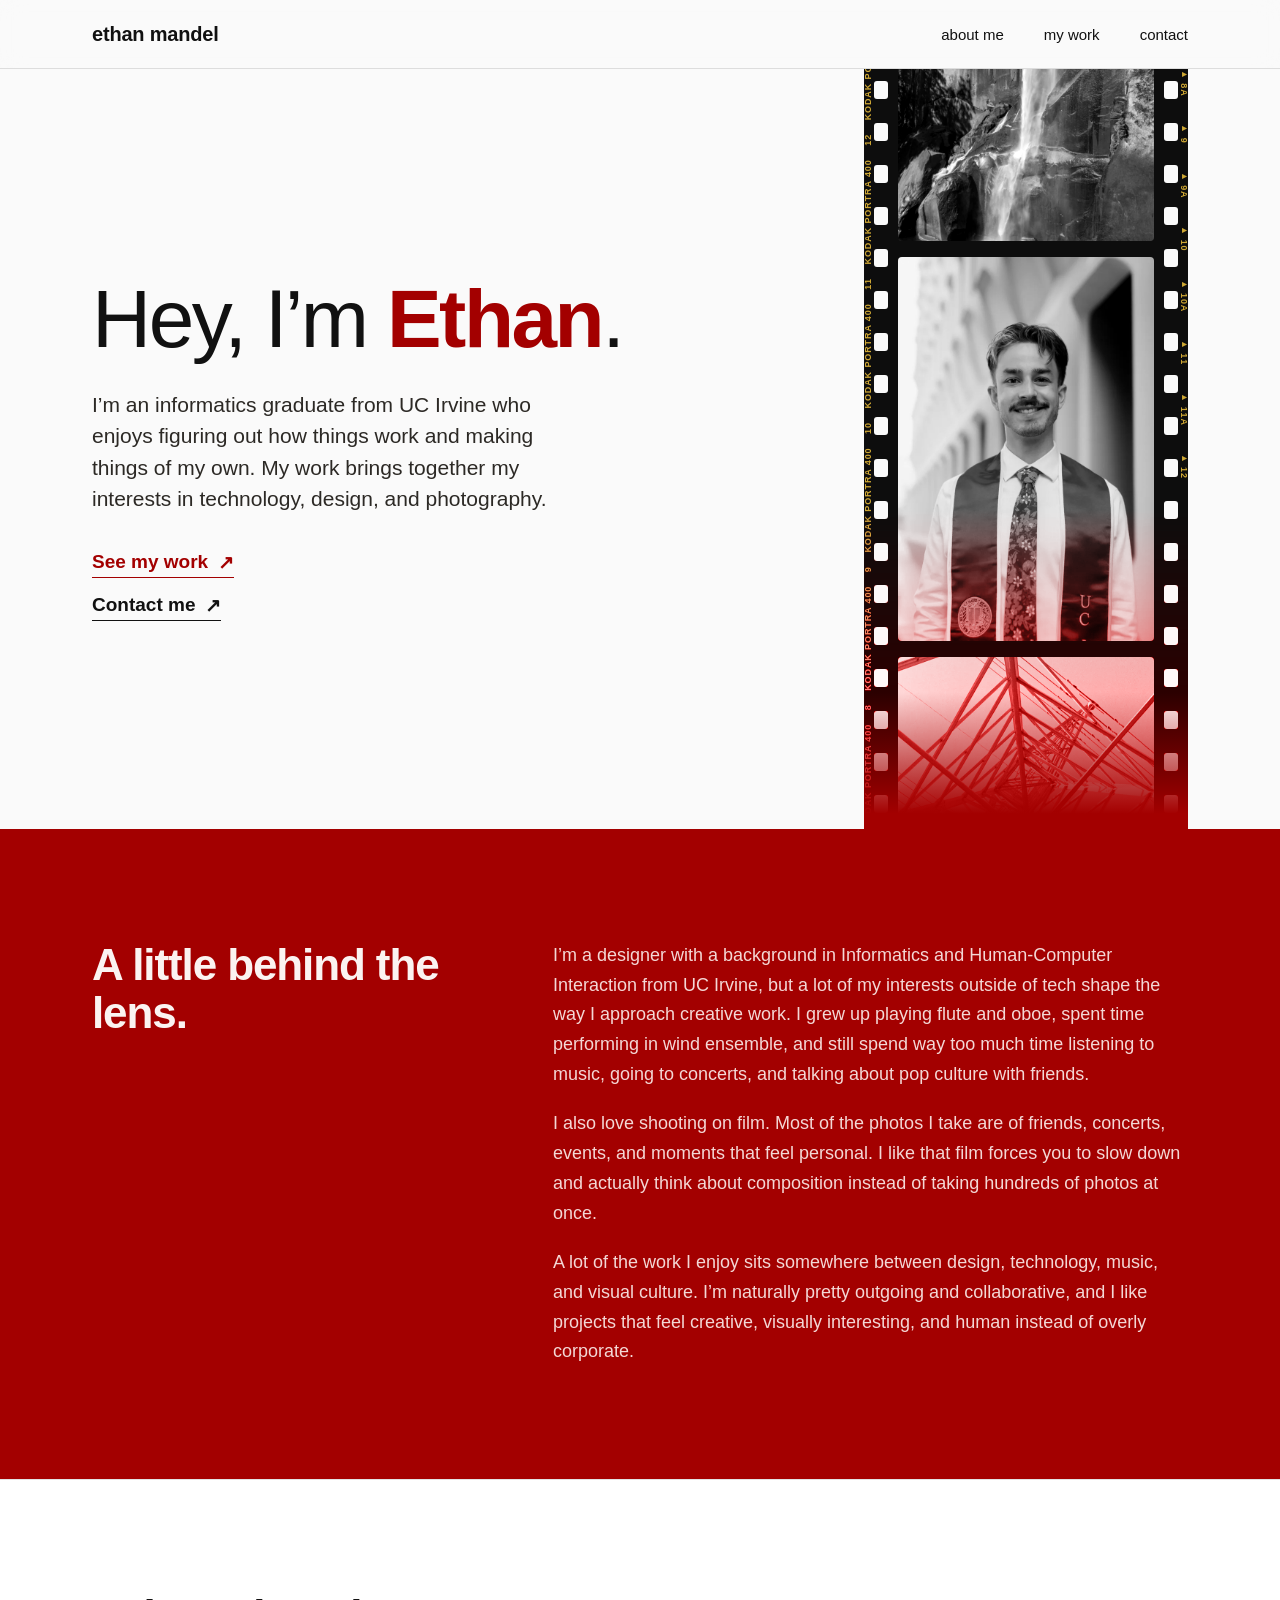
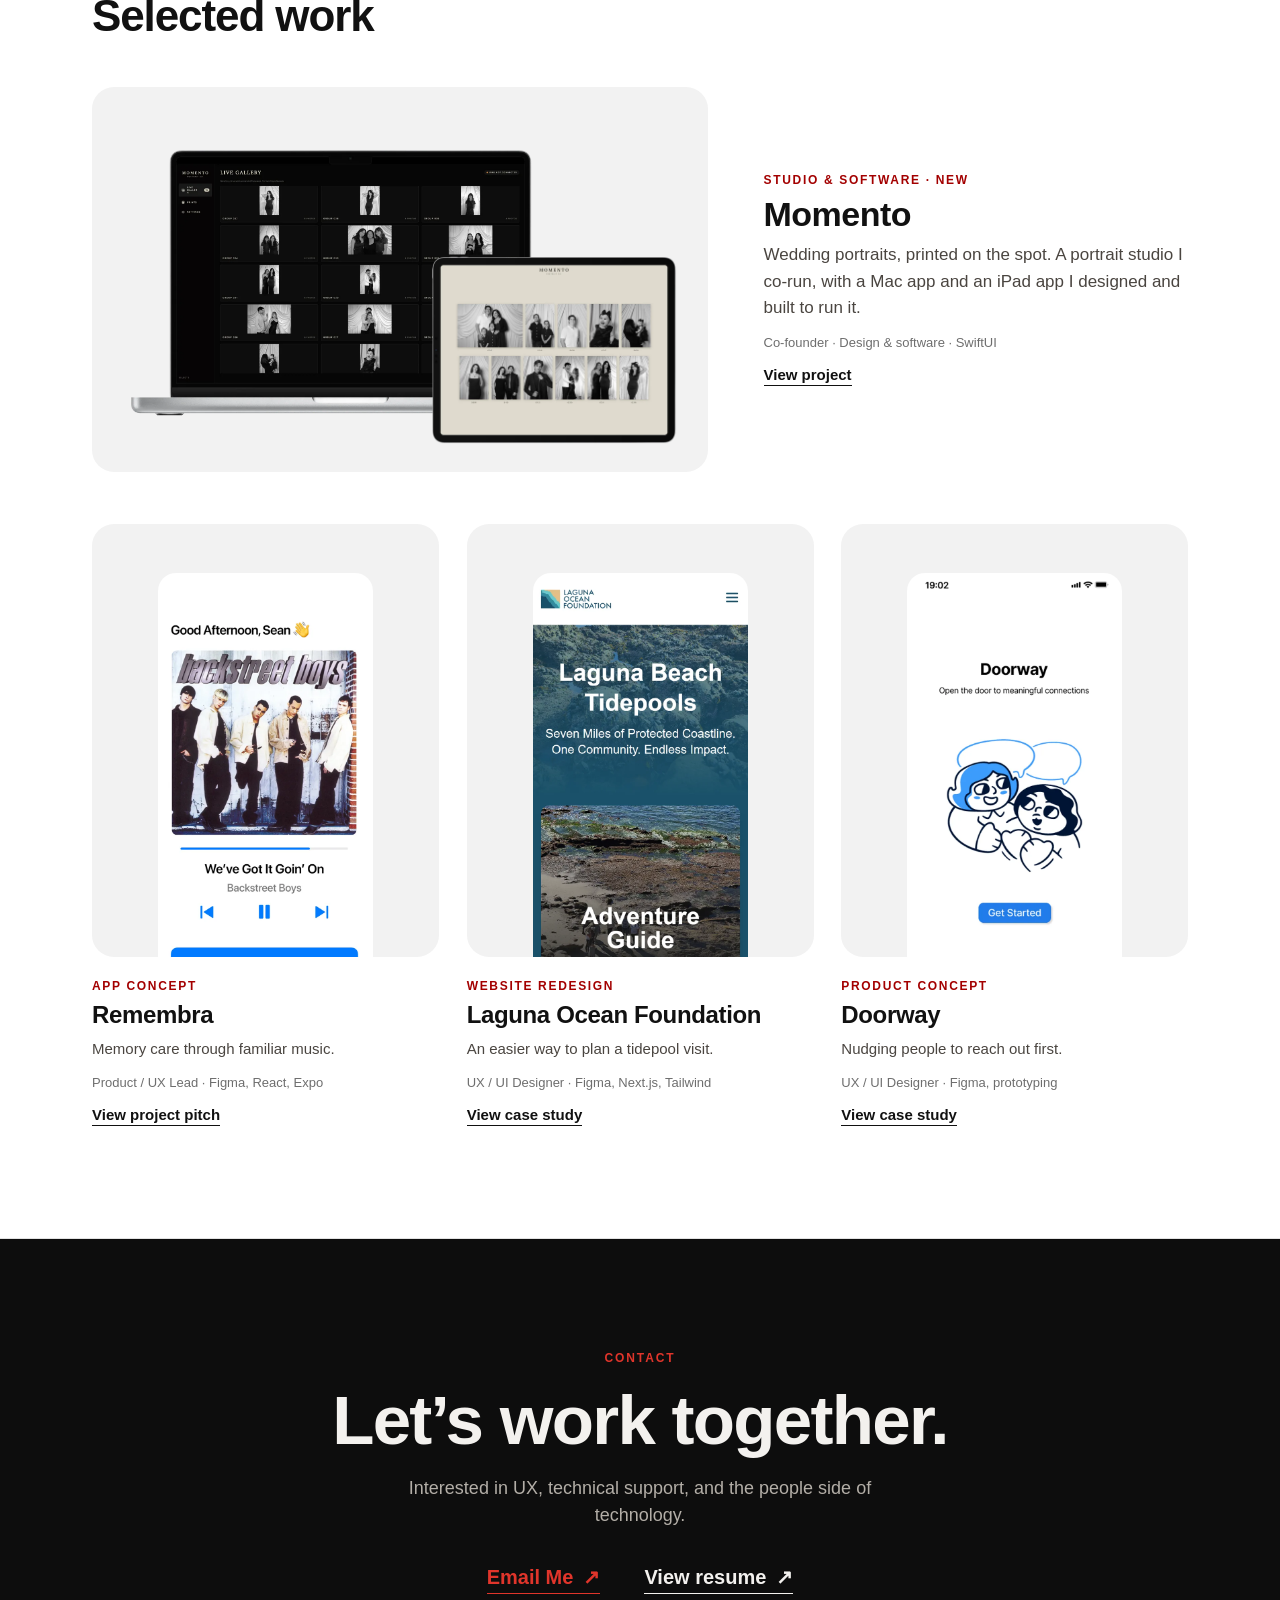
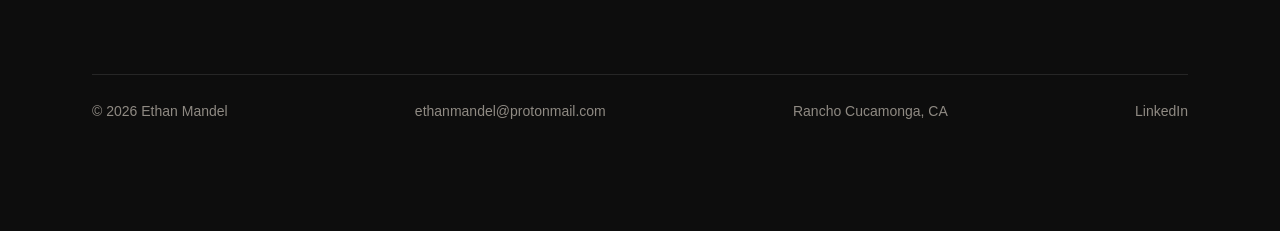
==== commit 9ec1b4cd: "Revert "Restyle in the momentoportrait.co style and remove arrow glyphs" This reverts commit 6c8c3e1" ====
--- a/index.html
+++ b/index.html
@@ -11,7 +11,7 @@
   <meta property="og:url" content="https://mandelethan.com/" />
   <meta name="twitter:card" content="summary_large_image" />
   <link rel="icon" href="favicon.svg" type="image/svg+xml" />
-  <link rel="stylesheet" href="css/site.css?v=3" />
+  <link rel="stylesheet" href="css/site.css?v=2" />
   <style>
     /* HERO */
     .hero .wrap {
@@ -19,29 +19,25 @@
       display: grid; grid-template-columns: 1fr auto; align-items: center; gap: 64px;
       padding-top: 64px; padding-bottom: 64px;
     }
-    /* Light serif capitals, set on two lines like "Meet / Momento" */
     .hero h1 {
-      font-size: clamp(44px, 5.8vw, 80px);
-      line-height: 1.08; letter-spacing: .1em;
-      margin-bottom: 30px;
-    }
-    .hero h1 .line { display: block; }
-    .hero h1 strong { color: var(--red); font-weight: 300; }
+      font-size: clamp(44px, 6.4vw, 84px);
+      font-weight: 400; line-height: 1.02; letter-spacing: -.03em;
+      margin-bottom: 28px;
+    }
+    .hero h1 strong { color: var(--red); font-weight: 700; }
     .hero--wrapped .hero__lede { display: none !important; }
-    .hero__lede { font-size: clamp(19px, 1.8vw, 22px); line-height: 1.6; color: var(--body); max-width: 34ch; }
-    .hero__actions { display: flex; flex-wrap: wrap; gap: 14px; margin-top: 40px; }
-
-    /* Page load: the headline rises line by line, then the intro and buttons,
-       while the film strip settles in and its prints develop */
-    .js .hero h1 .line, .js .hero__lede, .js .hero__actions { animation: rise 1.1s var(--ease) both; }
-    .js .hero h1 .line:nth-child(1) { animation-delay: .3s; }
-    .js .hero h1 .line:nth-child(2) { animation-delay: .45s; }
-    .js .hero__lede { animation-delay: .7s; }
-    .js .hero__actions { animation-delay: .85s; }
-    .js .strip__reel { animation: reel-in 1.6s var(--ease) .3s both; }
-    .js .strip__frame img { animation: develop-bw 2.6s ease-out .5s both; }
-    @keyframes develop-bw { from { filter: grayscale(1) brightness(1.6) contrast(.5) blur(2px); } to { filter: grayscale(1) contrast(1.08); } }
-    @keyframes reel-in { from { opacity: 0; transform: translateY(calc(-50% + 60px)); } }
+    .hero__lede { font-size: 21px; line-height: 1.5; color: #2c2925; max-width: 500px; }
+    /* the hero links are underlined text, like the project card links */
+    .hero__actions { display: grid; justify-items: start; gap: 16px; margin-top: 36px; }
+    .hero__link {
+      display: inline-flex; gap: 10px; align-items: center;
+      font-size: 19px; font-weight: 600; color: var(--ink);
+      border-bottom: 1.5px solid currentColor; padding-bottom: 3px;
+      transition: color .2s, gap .2s;
+    }
+    .hero__link:hover { gap: 14px; }
+    .hero__link--red { color: var(--red); }
+    .hero__link::after { content: "↗"; }
 
     /* Film strip: runs the full height of the hero, hard cut under the nav,
        and resolves into the About section's red at the bottom */
@@ -75,22 +71,22 @@
       transform: translateY(-50%);
       display: flex; flex-direction: column; gap: 16px;
     }
-    .strip__frame { aspect-ratio: 2 / 3; border-radius: 2px; overflow: hidden; background: #1d1d1d; flex: none; }
+    .strip__frame { aspect-ratio: 2 / 3; border-radius: 4px; overflow: hidden; background: #1d1d1d; flex: none; }
     .strip__frame img { width: 100%; height: 100%; object-fit: cover; filter: grayscale(1) contrast(1.08); }
 
     /* ABOUT */
     .about { background: var(--red); color: #fbf3f1; }
     .about .eyebrow { color: rgba(255,255,255,.65); }
-    .about .wrap { display: grid; grid-template-columns: 1fr 1.6fr; gap: 72px; }
-    .about__body { display: grid; gap: 22px; font-size: 19px; line-height: 1.7; color: rgba(255,245,243,.88); }
+    .about .wrap { display: grid; grid-template-columns: 1fr 1.6fr; gap: 64px; }
+    .about__body { display: grid; gap: 20px; font-size: 18px; line-height: 1.65; color: rgba(255,245,243,.88); }
 
     /* WORK */
     .work { background: #fff; border-top: 1px solid var(--line); border-bottom: 1px solid var(--line); }
-    .work__head { display: flex; align-items: flex-end; justify-content: space-between; gap: 24px; margin-bottom: clamp(48px, 6vw, 72px); }
-    .projects { display: grid; grid-template-columns: repeat(3, 1fr); gap: 32px; }
+    .work__head { display: flex; align-items: flex-end; justify-content: space-between; gap: 24px; margin-bottom: 48px; }
+    .projects { display: grid; grid-template-columns: repeat(3, 1fr); gap: 28px; }
     .project { display: flex; flex-direction: column; }
     .project__cover {
-      position: relative; aspect-ratio: 4 / 5; overflow: hidden;
+      position: relative; aspect-ratio: 4 / 5; border-radius: 22px; overflow: hidden;
       background: #f2f2f2;
       container-type: inline-size; /* tiles are placed in cqw = 1% of panel width */
     }
@@ -117,23 +113,20 @@
       .shot { transform: translate(-11cqw, -6cqw) scale(.645); }
       .tile { transform: none; opacity: 1; }
     }
-    .project__info { padding-top: 26px; }
-    .project__type { font-family: var(--sans); font-size: 11px; letter-spacing: .22em; text-transform: uppercase; color: var(--red); margin-bottom: 12px; }
-    .project h3 { font-size: 21px; letter-spacing: .12em; line-height: 1.25; margin-bottom: 10px; }
-    .project__desc { font-size: 17px; line-height: 1.6; color: var(--body); margin-bottom: 14px; }
-    .project__meta { font-family: var(--sans); font-size: 11px; letter-spacing: .16em; text-transform: uppercase; line-height: 1.6; color: var(--muted); margin-bottom: 22px; }
-    .project__link { align-self: flex-start; font-family: var(--sans); font-size: 12px; letter-spacing: .22em; text-transform: uppercase; border-bottom: 1px solid currentColor; padding-bottom: 6px; transition: color .2s; }
-    .project:hover .project__link { color: var(--red); }
-    /* the cover lifts slightly, like a print picked up off the table */
-    .project__cover, .feature__cover { transition: transform .6s var(--ease), box-shadow .6s; }
-    .project:hover .project__cover, .project:hover .feature__cover { transform: translateY(-6px); box-shadow: 0 34px 50px -30px rgba(0,0,0,.35); }
+    .project__info { padding-top: 22px; }
+    .project__type { font-size: 12px; font-weight: 700; letter-spacing: .14em; text-transform: uppercase; color: var(--red); margin-bottom: 8px; }
+    .project h3 { font-size: 24px; font-weight: 700; letter-spacing: -.015em; margin-bottom: 8px; }
+    .project__desc { font-size: 15px; line-height: 1.55; color: #4a4540; margin-bottom: 14px; }
+    .project__meta { font-size: 13px; color: var(--muted); margin-bottom: 16px; }
+    .project__link { font-size: 15px; font-weight: 600; border-bottom: 1.5px solid var(--ink); padding-bottom: 2px; align-self: flex-start; transition: color .2s, border-color .2s; }
+    .project:hover .project__link { color: var(--red); border-color: var(--red); }
     /* Featured project: full-width card with the cover on the left. Momento's cover
        is its output, two 4×6 prints with the white border, that fan out on hover */
     .project--feature {
       grid-column: 1 / -1; margin-bottom: 24px;
       display: grid; grid-template-columns: 1.45fr 1fr; gap: 56px; align-items: center;
     }
-    .feature__cover { position: relative; aspect-ratio: 16 / 10; overflow: hidden; background: #f2f2f2; }
+    .feature__cover { position: relative; aspect-ratio: 16 / 10; border-radius: 22px; overflow: hidden; background: #f2f2f2; }
     .duo__mac, .duo__ipad { position: absolute; transition: transform .4s cubic-bezier(.3,1.12,.6,1); }
     .duo__mac { left: 5%; top: 9%; width: 74%; }
     .duo__ipad { right: 5%; bottom: 7%; width: 40%; }
@@ -141,8 +134,8 @@
     .project--feature:hover .duo__mac, .project--feature:focus-visible .duo__mac { transform: translateY(-2%); }
     .feature__body { display: flex; flex-direction: column; }
     .feature__body .project__info { padding-top: 0; }
-    .project--feature h3 { font-size: 32px; letter-spacing: .12em; }
-    .project--feature .project__desc { font-size: 19px; max-width: 30ch; }
+    .project--feature h3 { font-size: 34px; }
+    .project--feature .project__desc { font-size: 17px; max-width: 420px; }
 
     /* MOBILE */
     @media (max-width: 900px) {
@@ -161,24 +154,24 @@
       .strip__reel { left: 18px; right: 18px; gap: 10px; }
       .hero .wrap > div:first-child { position: relative; z-index: 3; flex: 1; min-width: 0; }
       .hero__lede { display: none; }
-      .hero h1 { font-size: clamp(25px, 6.6vw, 50px); letter-spacing: .06em; margin-bottom: 0; }
+      .hero h1 { font-size: clamp(39px, 8vw, 60px); margin-bottom: 0; }
       .hero__actions { gap: 14px; margin-top: 28px; }
-      .hero__actions .btn { padding: 13px 18px; font-size: 10px; letter-spacing: .18em; }
-      /* the intro comes back from small-tablet width, and only while the headline
-         stays on its two lines (the script below adds .hero--wrapped when it breaks) */
+      .hero__link { font-size: 17px; }
+      /* the intro comes back from small-tablet width, and only while "Hey, I’m Ethan."
+         fits on one line (the script below adds .hero--wrapped when it breaks) */
       @media (min-width: 680px) {
         .hero__lede { display: block; font-size: clamp(16px, 2.6vw, 19px); margin-top: 18px; }
         .hero h1 { margin-bottom: 0; }
       }
       .about .wrap { grid-template-columns: 1fr; gap: 24px; }
-      .about__body { font-size: 18px; }
+      .about__body { font-size: 17px; }
       .work__head { flex-direction: column; align-items: flex-start; margin-bottom: 32px; }
       .projects { grid-template-columns: 1fr; gap: 48px; }
       .project--feature { grid-template-columns: 1fr; gap: 0; margin-bottom: 0; }
       .feature__cover { aspect-ratio: 3 / 2; }
       .feature__body .project__info { padding-top: 22px; }
-      .project--feature h3 { font-size: 21px; }
-      .project--feature .project__desc { font-size: 17px; }
+      .project--feature h3 { font-size: 24px; }
+      .project--feature .project__desc { font-size: 15px; }
       /* phones: a wide panel with all four screens in one row, always shown */
       .projects .project__cover { aspect-ratio: 3 / 2; }
       .projects .project .shot { transform: translate(-15.5cqw, -4cqw) scale(.339); transition: none; }
@@ -188,7 +181,7 @@
       .projects .tile--4 { left: 75.5cqw; }
     }
     @media (prefers-reduced-motion: reduce) {
-      .shot, .tile, .duo__mac, .duo__ipad, .project__cover, .feature__cover { transition: none; }
+      .shot, .tile, .duo__mac, .duo__ipad { transition: none; }
     }
   </style>
 </head>
@@ -210,11 +203,11 @@
 <header id="top" class="hero">
   <div class="wrap">
     <div>
-      <h1><span class="line">Hey, I’m</span> <span class="line"><strong>Ethan</strong>.</span></h1>
+      <h1>Hey, I’m <strong>Ethan</strong>.</h1>
       <p class="hero__lede">I’m an informatics graduate from UC Irvine who enjoys figuring out how things work and making things of my own. My work brings together my interests in technology, design, and photography.</p>
       <div class="hero__actions">
-        <a href="#work" class="btn btn--red">See my work</a>
-        <a href="#contact" class="btn btn--line">Contact me</a>
+        <a href="#work" class="hero__link hero__link--red">See my work</a>
+        <a href="#contact" class="hero__link">Contact me</a>
       </div>
     </div>
     <!-- Film strip: add photos as more .strip__frame blocks; the portrait stays centered -->
@@ -343,13 +336,13 @@
 </footer>
 
 <script>
-  // Hide the intro whenever the two-line headline wraps onto a third line
+  // Hide the intro whenever "Hey, I’m Ethan." wraps onto a second line
   (function () {
     var hero = document.querySelector(".hero"), h1 = hero && hero.querySelector("h1");
     if (!h1) return;
     function check() {
       var lineHeight = parseFloat(getComputedStyle(h1).lineHeight);
-      hero.classList.toggle("hero--wrapped", h1.getBoundingClientRect().height > lineHeight * 2.5);
+      hero.classList.toggle("hero--wrapped", h1.getBoundingClientRect().height > lineHeight * 1.5);
     }
     check();
     addEventListener("resize", check);
@@ -357,6 +350,5 @@
     if (document.fonts) document.fonts.ready.then(check);
   })();
 </script>
-<script src="js/site.js?v=1"></script>
 </body>
 </html>
--- a/css/site.css
+++ b/css/site.css
@@ -1,6 +1,5 @@
-/* Shared by every page: tokens, base type, nav, buttons, contact footer, motion.
-   Page-specific styles stay inline in each page.
-   Type, buttons, hairlines and motion follow momentoportrait.co; the colors are the portfolio's own. */
+/* Shared by every page: tokens, base type, nav, buttons, contact footer.
+   Page-specific styles stay inline in each page. */
 :root {
   --paper: #fafafa;
   --panel: #efefef;
@@ -13,17 +12,11 @@
   --red: #a30000;
   --wrap: 1160px;
   --nav-h: 68px;
-
-  /* Apple's New York (serif) and SF Pro (sans), as on momentoportrait.co.
-     Apple devices show them exactly; other devices fall back to the closest system fonts. */
-  --serif: ui-serif, "New York", "Iowan Old Style", Georgia, serif;
-  --sans: -apple-system, BlinkMacSystemFont, "SF Pro Text", system-ui, "Helvetica Neue", Arial, sans-serif;
-  --ease: cubic-bezier(.2,.7,.2,1);
 }
 * { box-sizing: border-box; margin: 0; padding: 0; }
-html { scroll-behavior: smooth; scroll-padding-top: var(--nav-h); }
+html { scroll-behavior: smooth; }
 body {
-  font-family: var(--serif);
+  font-family: "Helvetica Neue", Helvetica, Arial, sans-serif;
   color: var(--ink);
   background: var(--paper);
   -webkit-font-smoothing: antialiased;
@@ -31,120 +24,72 @@
 a { color: inherit; text-decoration: none; }
 img { display: block; max-width: 100%; height: auto; }
 .wrap { max-width: var(--wrap); margin: 0 auto; padding: 0 32px; }
-.section { padding: clamp(5rem, 11vw, 9rem) 0; }
-
-/* Headings: light serif in wide-tracked capitals */
-h1, h2, h3, .h2 { font-family: var(--serif); font-weight: 300; text-transform: uppercase; }
-.h2 { font-size: clamp(28px, 3.2vw, 42px); letter-spacing: .1em; line-height: 1.18; }
-
-/* The small label face: regular sans, wide tracking, caps */
-.eyebrow, .nav__links a, .btn, .text-link, .back, .label {
-  font-family: var(--sans);
-  font-weight: 400;
-  font-size: 12px;
-  letter-spacing: .22em;
-  text-transform: uppercase;
-}
-.eyebrow { color: var(--red); margin-bottom: 20px; }
+.section { padding: 112px 0; }
+.eyebrow { font-size: 12px; font-weight: 700; letter-spacing: .16em; text-transform: uppercase; color: var(--red); margin-bottom: 18px; }
+.h2 { font-size: clamp(32px, 3.6vw, 44px); font-weight: 700; letter-spacing: -.025em; line-height: 1.08; }
 
 /* NAV */
 .nav {
   position: sticky; top: 0; z-index: 50;
-  background: rgba(250, 250, 250, .82);
-  -webkit-backdrop-filter: blur(14px); backdrop-filter: blur(14px);
-  border-bottom: 1px solid transparent;
-  transition: border-color .3s;
+  background: rgba(250, 250, 250, .85);
+  -webkit-backdrop-filter: blur(12px); backdrop-filter: blur(12px);
+  border-bottom: 1px solid var(--line);
 }
-.nav.scrolled { border-bottom-color: var(--line); }
 .nav .wrap { height: var(--nav-h); display: flex; align-items: center; justify-content: space-between; }
-.nav__logo {
-  font-family: var(--serif); font-weight: 300; text-transform: uppercase;
-  font-size: 19px; letter-spacing: .28em; line-height: 1;
+.nav__logo { font-size: 20px; font-weight: 700; letter-spacing: -.01em; }
+.nav__links { display: flex; gap: 40px; font-size: 15px; }
+.nav__links a { transition: color .2s; }
+.nav__links a:hover, .nav__links a[aria-current] { color: var(--red); }
+
+/* BUTTONS */
+.btn {
+  display: inline-flex; align-items: center; gap: 8px;
+  border-radius: 999px; padding: 14px 26px;
+  font-size: 15px; font-weight: 600;
+  border: 1.5px solid transparent;
+  transition: background .2s, color .2s, border-color .2s, transform .2s;
 }
-.nav__links { display: flex; gap: 36px; }
-.nav__links a { position: relative; padding: 6px 0; color: var(--muted); transition: color .2s; }
-.nav__links a:hover, .nav__links a[aria-current] { color: var(--ink); }
-/* Thin line under the page you're on; the same line slides in on hover */
-.nav__links a::after {
-  content: ""; position: absolute; left: 0; right: .22em; bottom: 0;
-  height: 1px; background: var(--red);
-  transform: scaleX(0); transform-origin: left; transition: transform .35s var(--ease);
-}
-.nav__links a:hover::after, .nav__links a[aria-current]::after { transform: scaleX(1); }
-
-/* BUTTONS: square, a fill and an outline that trade places on hover */
-.btn {
-  display: inline-block;
-  padding: 17px 32px;
-  border: 1px solid currentColor;
-  cursor: pointer;
-  transition: background .25s, color .25s, border-color .25s;
-}
-.btn--red { background: var(--red); border-color: var(--red); color: #fff; }
-.btn--red:hover { background: transparent; color: var(--red); }
-.btn--black { background: var(--ink); border-color: var(--ink); color: #fff; }
-.btn--black:hover { background: transparent; color: var(--ink); }
-.btn--line { background: transparent; color: var(--ink); }
-.btn--line:hover { background: var(--ink); border-color: var(--ink); color: var(--paper); }
-a:focus-visible, button:focus-visible { outline: 1px solid currentColor; outline-offset: 4px; }
-
-/* Text links: tracked caps over a hairline that turns red on hover */
-.text-link {
-  display: inline-block; color: var(--ink);
-  padding-bottom: 6px; border-bottom: 1px solid currentColor;
-  transition: color .2s;
-}
-.text-link:hover { color: var(--red); }
+.btn:hover { transform: translateY(-1px); }
+.btn--red { background: var(--red); color: #fff; }
+.btn--red:hover { background: #870000; }
+.btn--black { background: var(--ink); color: #fff; }
+.btn--black:hover { background: #333; }
+.btn--line { border-color: currentColor; }
+.btn--line:hover { background: var(--ink); color: var(--paper); border-color: var(--ink); }
 
 /* CONTACT: the black section that closes every page */
 .contact { background: var(--black); color: #f3f1ee; }
 .contact .wrap { text-align: center; }
 .contact .eyebrow { color: #e0352b; }
-.contact .h2 { font-size: clamp(34px, 5vw, 64px); letter-spacing: .1em; margin-bottom: 22px; }
-.contact__sub { font-size: 19px; line-height: 1.6; color: #b3aea7; max-width: 30ch; margin: 0 auto 40px; }
-.contact__actions { display: flex; flex-wrap: wrap; justify-content: center; gap: 14px; }
-.contact .btn--red:hover { color: #e0352b; border-color: #e0352b; }
-.contact .btn--line { color: #f3f1ee; }
-.contact .btn--line:hover { background: #f3f1ee; border-color: #f3f1ee; color: var(--black); }
+.contact .h2 { font-size: clamp(40px, 5.4vw, 72px); margin-bottom: 18px; }
+.contact__sub { font-size: 18px; color: #b3aea7; max-width: 480px; margin: 0 auto 36px; line-height: 1.5; }
+.contact__actions { display: flex; flex-wrap: wrap; justify-content: center; gap: 12px; }
+/* footer actions are underlined text links with the ↗, matching the homepage hero */
+.contact .contact__actions { gap: 18px 44px; }
+.contact .contact__actions .btn {
+  background: none; border: 0; border-radius: 0;
+  border-bottom: 1.5px solid currentColor; padding: 0 0 4px;
+  font-size: 20px; gap: 10px; color: #f3f1ee;
+  transition: gap .2s, color .2s;
+}
+.contact .contact__actions .btn::after { content: "↗"; }
+.contact .contact__actions .btn--red { color: #e0352b; }
+.contact .contact__actions .btn:hover { transform: none; background: none; gap: 14px; }
 .contact__meta {
-  margin-top: 88px; padding-top: 28px; border-top: 1px solid rgba(255,255,255,.12);
+  margin-top: 80px; padding-top: 28px; border-top: 1px solid rgba(255,255,255,.1);
   display: flex; flex-wrap: wrap; justify-content: space-between; gap: 12px 32px;
-  font-family: var(--sans); font-size: 11px; letter-spacing: .2em; text-transform: uppercase;
-  color: #8f8a83;
+  font-size: 14px; color: #8f8a83;
 }
-.contact__meta a { transition: color .2s; }
 .contact__meta a:hover { color: #fff; }
-
-/* MOTION (set up by js/site.js; the site works without it) */
-/* Page load: the nav slides down */
-.js .nav { animation: drop-in .9s var(--ease) both; }
-@keyframes drop-in { from { transform: translateY(-100%); opacity: 0; } }
-@keyframes rise { from { transform: translateY(28px); opacity: 0; } }
-/* Like a print developing: starts pale and soft, comes up to full contrast */
-@keyframes develop { from { filter: brightness(1.6) contrast(.5) blur(2px); } to { filter: none; } }
-/* Scroll: each block fades up; items in a group follow one after another */
-.js .reveal {
-  opacity: 0; transform: translateY(26px);
-  transition: opacity 1s ease, transform 1.1s var(--ease);
-  transition-delay: var(--delay, 0s);
-}
-.js .reveal.visible { opacity: 1; transform: none; }
 
 @media (max-width: 900px) {
   .wrap { padding: 0 20px; }
-  .nav__links a { font-size: 10px; letter-spacing: .18em; white-space: nowrap; }
-}
-@media (max-width: 600px) {
-  /* phones: the links move to a second row under the name */
-  :root { --nav-h: 92px; }
-  .nav .wrap { height: auto; flex-wrap: wrap; row-gap: 10px; padding-top: 14px; padding-bottom: 10px; }
-  .nav__logo { font-size: 16px; letter-spacing: .24em; }
-  .nav__links { width: 100%; justify-content: space-between; gap: 0; }
-  .btn { padding: 15px 24px; }
+  .section { padding: 72px 0; }
+  .nav__logo { font-size: 17px; }
+  .nav__links { gap: 18px; font-size: 14px; }
   .contact__meta { margin-top: 56px; flex-direction: column; text-align: center; align-items: center; }
 }
 @media (prefers-reduced-motion: reduce) {
   html { scroll-behavior: auto; }
-  *, *::before, *::after { animation: none !important; transition: none !important; }
-  .js .reveal { opacity: 1; transform: none; }
+  .btn { transition: none; }
 }
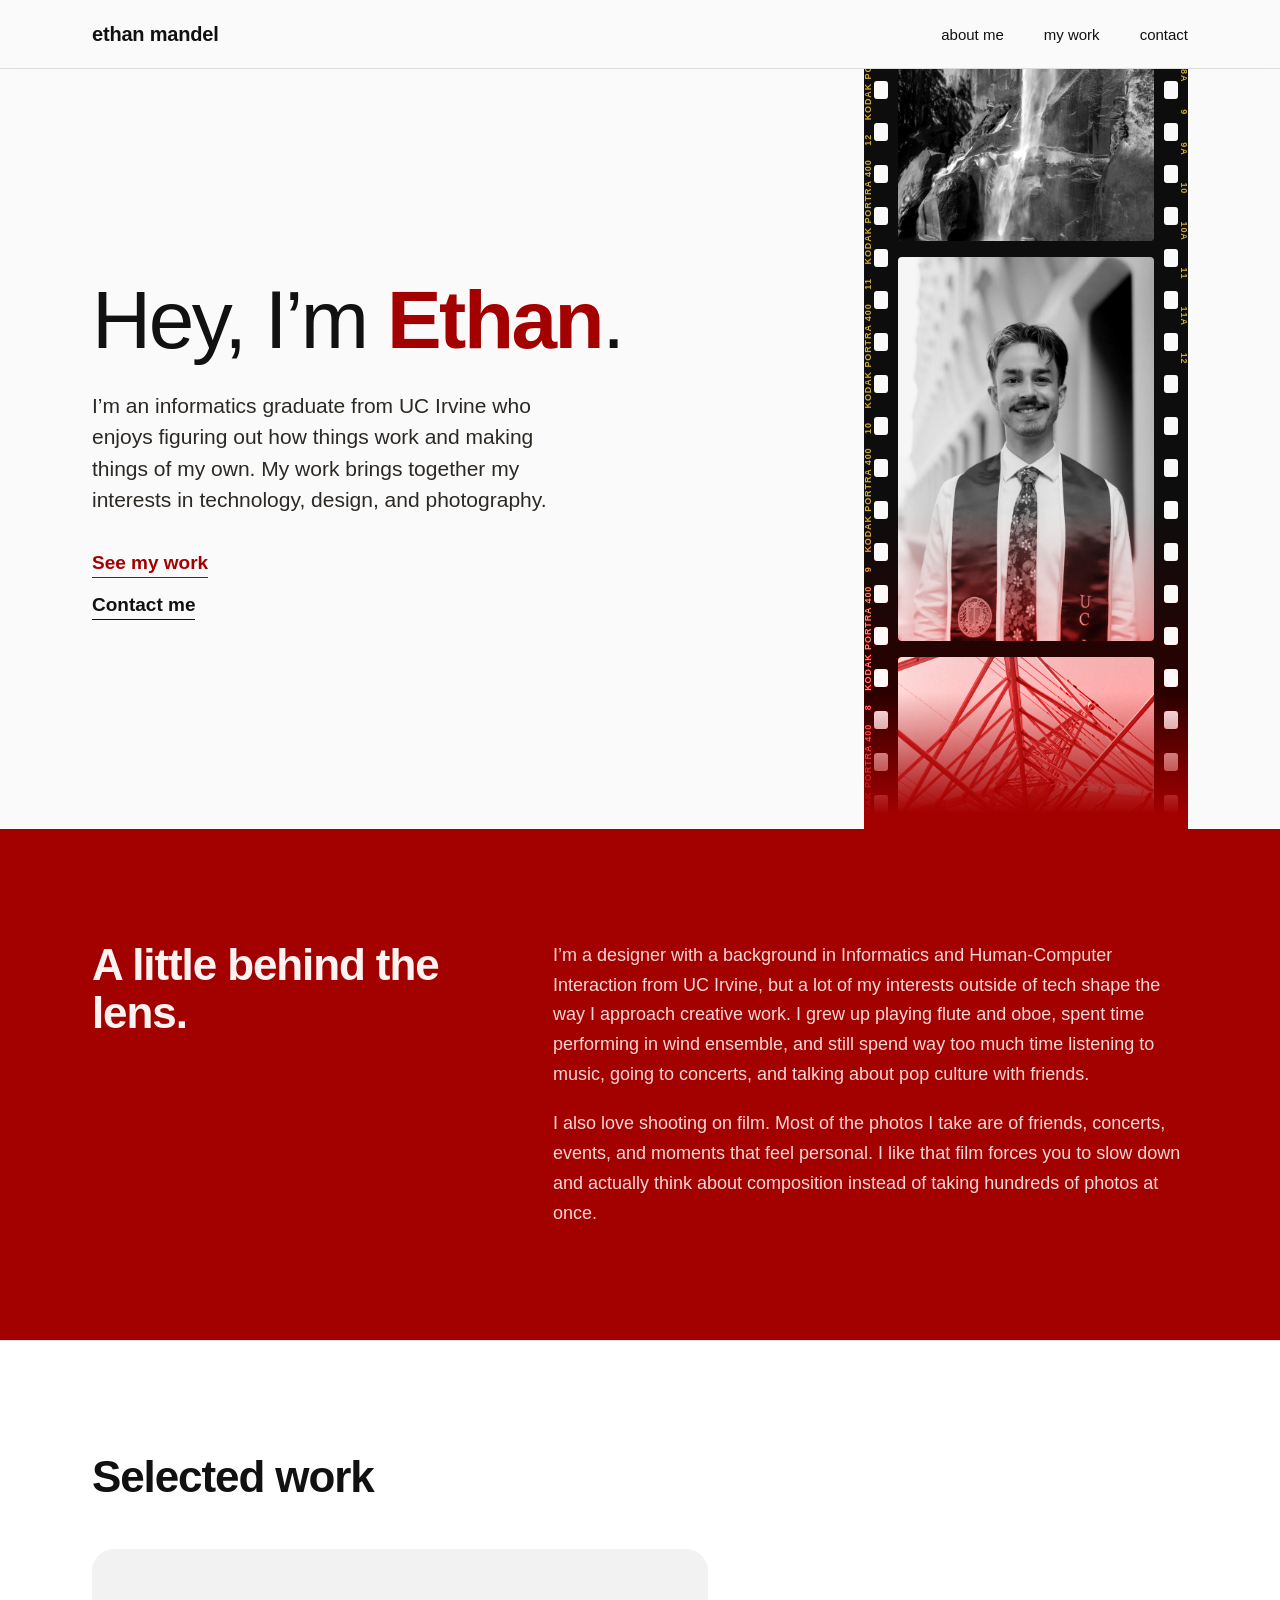
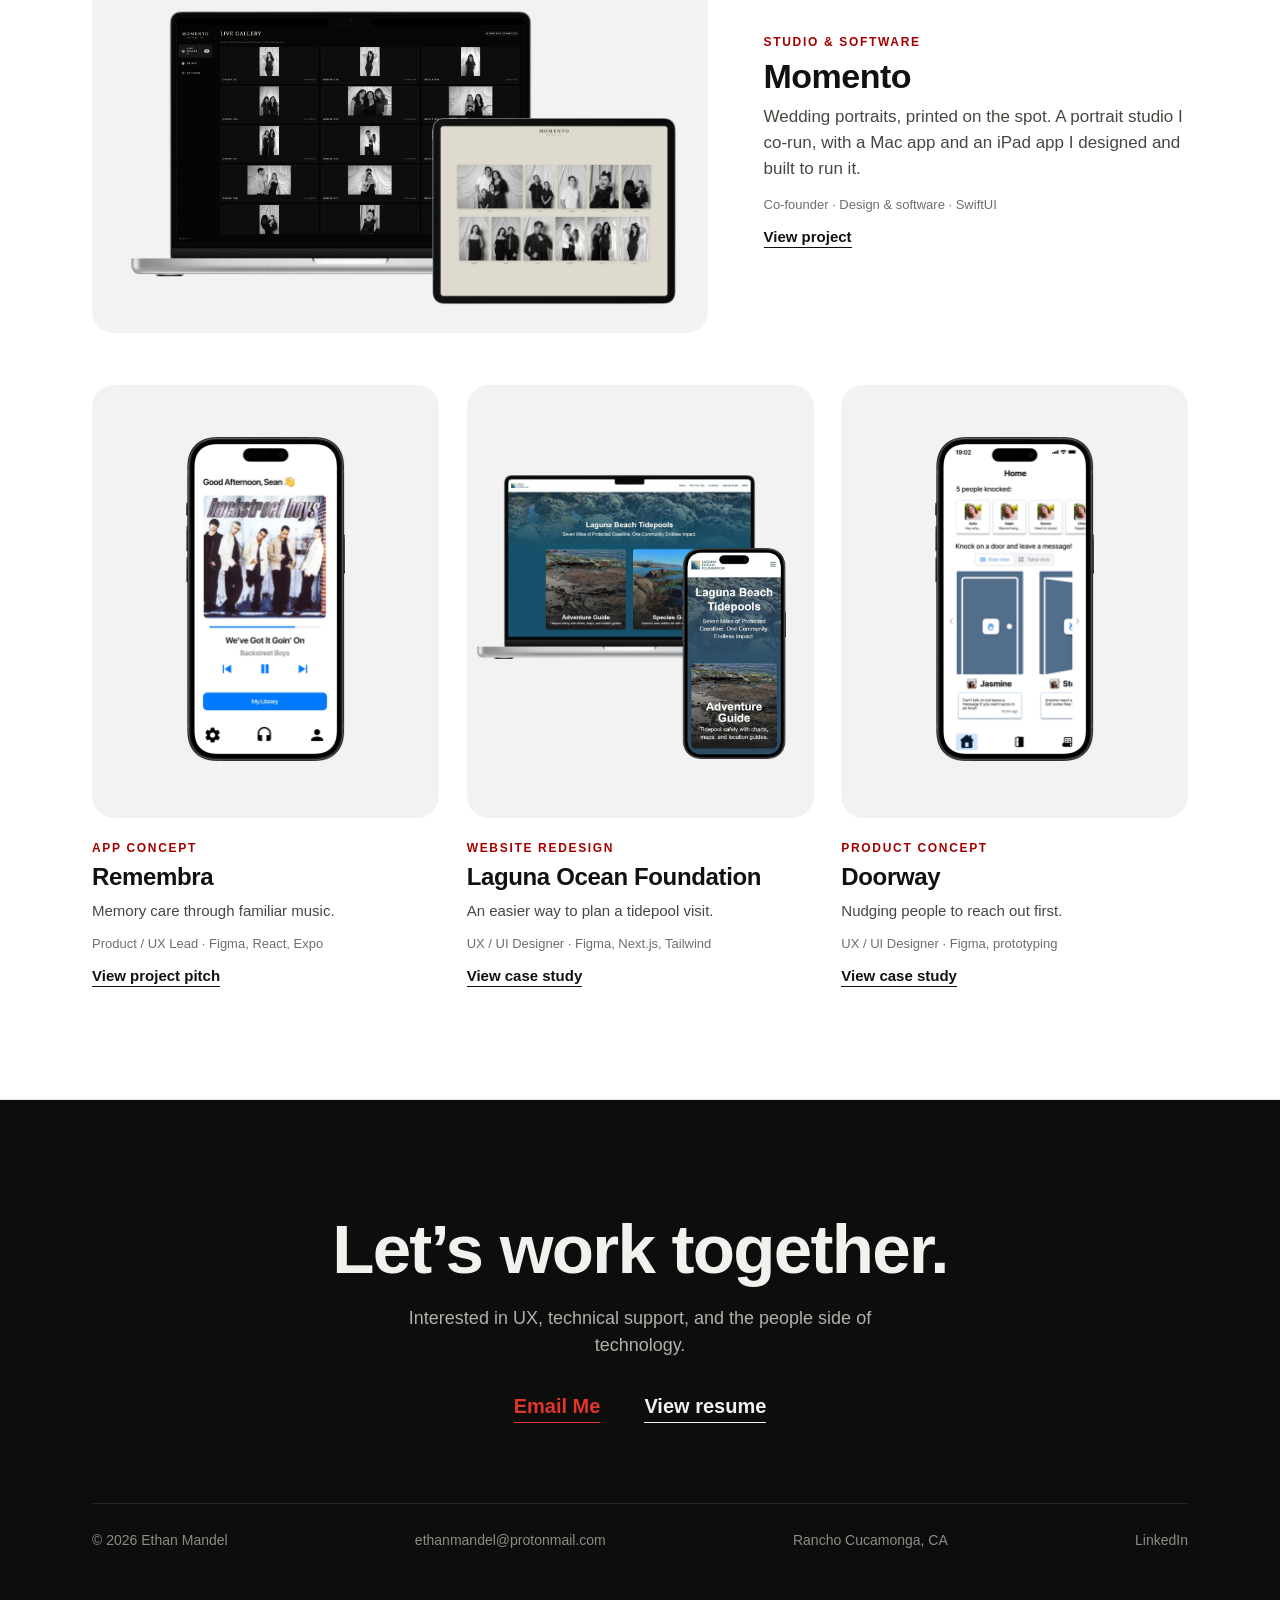
==== commit 36bb1ca2: "Device mockups for case studies, homepage card updates, remove arrows - Remembra, Laguna and Doorway" ====
--- a/index.html
+++ b/index.html
@@ -37,7 +37,6 @@
     }
     .hero__link:hover { gap: 14px; }
     .hero__link--red { color: var(--red); }
-    .hero__link::after { content: "↗"; }
 
     /* Film strip: runs the full height of the hero, hard cut under the nav,
        and resolves into the About section's red at the bottom */
@@ -90,28 +89,25 @@
       background: #f2f2f2;
       container-type: inline-size; /* tiles are placed in cqw = 1% of panel width */
     }
-    /* Rest: one big phone. Hover: it shrinks into the top-left slot and three
-       more screens fade in while rising a short way, filling a staggered
-       two-column collage that runs off the top and bottom of the panel. */
-    .shot, .tile {
-      position: absolute; border-radius: 18px; overflow: hidden;
-      transform-origin: 0 0;
-      transition: transform .4s cubic-bezier(.3,1.12,.6,1), opacity .3s ease;
-    }
-    .shot { z-index: 2; left: 19cqw; top: 14cqw; width: 62cqw; }
-    .tile { z-index: 1; width: 40cqw; border-radius: 12px; transform: translateY(14cqw); opacity: 0; }
-    .tile--2 { left: 52cqw; top: -20cqw; }
-    .tile--3 { left: 8cqw;  top: 99cqw; }
-    .tile--4 { left: 52cqw; top: 71cqw; }
-    .project:hover .shot, .project:focus-visible .shot { transform: translate(-11cqw, -6cqw) scale(.645); }
-    .project:hover .tile, .project:focus-visible .tile { transform: none; opacity: 1; }
-    .project:hover .tile--2, .project:focus-visible .tile--2 { transition-delay: .03s; }
-    .project:hover .tile--4, .project:focus-visible .tile--4 { transition-delay: .07s; }
-    .project:hover .tile--3, .project:focus-visible .tile--3 { transition-delay: .11s; }
-    /* touch screens have no hover: show the collage at rest */
+    /* Phone mockups. Rest: one phone. Hover: two more fan out from behind it. */
+    .fan img { position: absolute; top: 15cqw; width: 46cqw; left: 27cqw;
+      transition: transform .45s cubic-bezier(.3,1.12,.6,1); }
+    .fan img:nth-child(1) { z-index: 2; }
+    .fan img:nth-child(2), .fan img:nth-child(3) { z-index: 1; transform: scale(.9) translateY(4cqw); }
+    .project:hover .fan img:nth-child(1), .project:focus-visible .fan img:nth-child(1) { transform: translateY(-3cqw); }
+    .project:hover .fan img:nth-child(2), .project:focus-visible .fan img:nth-child(2) { transform: translate(-25cqw, 6cqw) rotate(-9deg) scale(.88); }
+    .project:hover .fan img:nth-child(3), .project:focus-visible .fan img:nth-child(3) { transform: translate(25cqw, 6cqw) rotate(9deg) scale(.88); }
+    /* Laguna: the MacBook with the phone standing in front of its corner */
+    .lap img { position: absolute; transition: transform .45s cubic-bezier(.3,1.12,.6,1); }
+    .lap__mac { left: 3cqw; top: 26cqw; width: 88cqw; }
+    .lap__phone { left: 62cqw; top: 47cqw; width: 30cqw; z-index: 1; }
+    .project:hover .lap__mac, .project:focus-visible .lap__mac { transform: translateY(-3cqw); }
+    .project:hover .lap__phone, .project:focus-visible .lap__phone { transform: translateY(-7cqw); }
+    /* touch screens have no hover: show the fan open */
     @media (hover: none) {
-      .shot { transform: translate(-11cqw, -6cqw) scale(.645); }
-      .tile { transform: none; opacity: 1; }
+      .fan img:nth-child(1) { transform: translateY(-3cqw); }
+      .fan img:nth-child(2) { transform: translate(-25cqw, 6cqw) rotate(-9deg) scale(.88); }
+      .fan img:nth-child(3) { transform: translate(25cqw, 6cqw) rotate(9deg) scale(.88); }
     }
     .project__info { padding-top: 22px; }
     .project__type { font-size: 12px; font-weight: 700; letter-spacing: .14em; text-transform: uppercase; color: var(--red); margin-bottom: 8px; }
@@ -172,16 +168,18 @@
       .feature__body .project__info { padding-top: 22px; }
       .project--feature h3 { font-size: 24px; }
       .project--feature .project__desc { font-size: 15px; }
-      /* phones: a wide panel with all four screens in one row, always shown */
+      /* phones: a wide panel with the three phones side by side, always open */
       .projects .project__cover { aspect-ratio: 3 / 2; }
-      .projects .project .shot { transform: translate(-15.5cqw, -4cqw) scale(.339); transition: none; }
-      .projects .project .tile { width: 21cqw; top: 10cqw; border-radius: 6px; transform: none; opacity: 1; transition: none; }
-      .projects .tile--2 { left: 27.5cqw; }
-      .projects .tile--3 { left: 51.5cqw; }
-      .projects .tile--4 { left: 75.5cqw; }
+      .projects .fan img { top: 9cqw; width: 26cqw; left: 37cqw; transition: none; }
+      .projects .fan img:nth-child(1) { transform: none; }
+      .projects .fan img:nth-child(2) { transform: translate(-28cqw, 3cqw) rotate(-6deg) scale(.92); }
+      .projects .fan img:nth-child(3) { transform: translate(28cqw, 3cqw) rotate(6deg) scale(.92); }
+      .projects .lap img { transition: none; transform: none; }
+      .projects .lap__mac { left: 6cqw; top: 10cqw; width: 74cqw; }
+      .projects .lap__phone { left: 70cqw; top: 14cqw; width: 22cqw; }
     }
     @media (prefers-reduced-motion: reduce) {
-      .shot, .tile, .duo__mac, .duo__ipad { transition: none; }
+      .fan img, .lap img, .duo__mac, .duo__ipad { transition: none; }
     }
   </style>
 </head>
@@ -214,7 +212,7 @@
     <div class="strip">
       <div class="strip__layer">
         <div class="strip__edge strip__edge--l" aria-hidden="true"><span>KODAK PORTRA 400 &nbsp;&nbsp; 8 &nbsp;&nbsp; KODAK PORTRA 400 &nbsp;&nbsp; 9 &nbsp;&nbsp; KODAK PORTRA 400 &nbsp;&nbsp; 10 &nbsp;&nbsp; KODAK PORTRA 400 &nbsp;&nbsp; 11 &nbsp;&nbsp; KODAK PORTRA 400 &nbsp;&nbsp; 12 &nbsp;&nbsp; KODAK PORTRA 400</span></div>
-        <div class="strip__edge strip__edge--r" aria-hidden="true"><span>▸ 8A &nbsp;&nbsp;&nbsp;&nbsp;&nbsp;&nbsp; ▸ 9 &nbsp;&nbsp;&nbsp;&nbsp;&nbsp;&nbsp; ▸ 9A &nbsp;&nbsp;&nbsp;&nbsp;&nbsp;&nbsp; ▸ 10 &nbsp;&nbsp;&nbsp;&nbsp;&nbsp;&nbsp; ▸ 10A &nbsp;&nbsp;&nbsp;&nbsp;&nbsp;&nbsp; ▸ 11 &nbsp;&nbsp;&nbsp;&nbsp;&nbsp;&nbsp; ▸ 11A &nbsp;&nbsp;&nbsp;&nbsp;&nbsp;&nbsp; ▸ 12</span></div>
+        <div class="strip__edge strip__edge--r" aria-hidden="true"><span>8A &nbsp;&nbsp;&nbsp;&nbsp;&nbsp;&nbsp; 9 &nbsp;&nbsp;&nbsp;&nbsp;&nbsp;&nbsp; 9A &nbsp;&nbsp;&nbsp;&nbsp;&nbsp;&nbsp; 10 &nbsp;&nbsp;&nbsp;&nbsp;&nbsp;&nbsp; 10A &nbsp;&nbsp;&nbsp;&nbsp;&nbsp;&nbsp; 11 &nbsp;&nbsp;&nbsp;&nbsp;&nbsp;&nbsp; 11A &nbsp;&nbsp;&nbsp;&nbsp;&nbsp;&nbsp; 12</span></div>
         <div class="strip__reel">
           <div class="strip__frame"><img src="images/home/film-wheel.webp" alt="Looking up at a lit Ferris wheel at night" width="700" height="1050" /></div>
           <div class="strip__frame"><img src="images/home/film-waterfall.webp" alt="Waterfall pouring down a streaked granite cliff" width="700" height="1050" /></div>
@@ -236,7 +234,6 @@
     <div class="about__body">
       <p>I’m a designer with a background in Informatics and Human-Computer Interaction from UC Irvine, but a lot of my interests outside of tech shape the way I approach creative work. I grew up playing flute and oboe, spent time performing in wind ensemble, and still spend way too much time listening to music, going to concerts, and talking about pop culture with friends.</p>
       <p>I also love shooting on film. Most of the photos I take are of friends, concerts, events, and moments that feel personal. I like that film forces you to slow down and actually think about composition instead of taking hundreds of photos at once.</p>
-      <p>A lot of the work I enjoy sits somewhere between design, technology, music, and visual culture. I’m naturally pretty outgoing and collaborative, and I like projects that feel creative, visually interesting, and human instead of overly corporate.</p>
     </div>
   </div>
 </section>
@@ -259,7 +256,7 @@
         </div>
         <div class="feature__body">
           <div class="project__info">
-            <p class="project__type">Studio &amp; software · New</p>
+            <p class="project__type">Studio &amp; software</p>
             <h3>Momento</h3>
             <p class="project__desc">Wedding portraits, printed on the spot. A portrait studio I co-run, with a Mac app and an iPad app I designed and built to run it.</p>
             <p class="project__meta">Co-founder · Design &amp; software · SwiftUI</p>
@@ -269,10 +266,11 @@
       </a>
       <a class="project" href="remembra.html">
         <div class="project__cover">
-          <img class="tile tile--2" src="images/home/cards/remembra-profile.webp" alt="Remembra profile screen with top tracks and weekly listening" />
-          <img class="tile tile--3" src="images/home/cards/remembra-quiz.webp" alt="Remembra memory game quiz screen" />
-          <img class="tile tile--4" src="images/home/cards/remembra4.webp" alt="Remembra song library screen" />
-          <img class="shot" src="images/home/cover-remembra.webp" alt="Remembra now playing screen" loading="lazy" />
+          <div class="fan">
+            <img src="images/remembra/mockups/now-playing.webp" alt="Remembra now playing screen on an iPhone" width="640" height="1300" loading="lazy" />
+            <img src="images/remembra/mockups/my-profile.webp" alt="Remembra profile screen with top tracks and weekly listening" width="640" height="1300" loading="lazy" />
+            <img src="images/remembra/mockups/memory-game-right.webp" alt="Remembra memory game with the right answer highlighted" width="640" height="1300" loading="lazy" />
+          </div>
         </div>
         <div class="project__info">
           <p class="project__type">App concept</p>
@@ -284,10 +282,10 @@
       </a>
       <a class="project" href="laguna.html">
         <div class="project__cover">
-          <img class="tile tile--3" src="images/home/cards/laguna-faqs.webp" alt="Laguna Ocean Foundation FAQ page" />
-          <img class="tile tile--2" src="images/home/cards/laguna-charts.webp" alt="Laguna Ocean Foundation tidepool charts page" />
-          <img class="tile tile--4" src="images/home/cards/laguna-species.webp" alt="Laguna Ocean Foundation species guide page" />
-          <img class="shot" src="images/home/cover-laguna.webp" alt="Laguna Ocean Foundation mobile homepage" loading="lazy" />
+          <div class="lap">
+            <img class="lap__mac" src="images/laguna/mockups/mac-home.webp" alt="Laguna Ocean Foundation redesigned homepage on a MacBook" width="1400" height="845" loading="lazy" />
+            <img class="lap__phone" src="images/laguna/mockups/phone-home.webp" alt="Laguna Ocean Foundation homepage on an iPhone" width="640" height="1300" loading="lazy" />
+          </div>
         </div>
         <div class="project__info">
           <p class="project__type">Website redesign</p>
@@ -299,10 +297,11 @@
       </a>
       <a class="project" href="doorway.html">
         <div class="project__cover">
-          <img class="tile tile--2" src="images/home/cards/doorway3.webp" alt="Doorway notification history screen" />
-          <img class="tile tile--3" src="images/home/cards/doorway2.webp" alt="Doorway add friends screen" />
-          <img class="tile tile--4" src="images/home/cards/doorway4.webp" alt="Doorway my door screen" />
-          <img class="shot" src="images/home/cover-doorway.webp" alt="Doorway welcome screen" loading="lazy" />
+          <div class="fan">
+            <img src="images/doorway/mockups/home-slide.webp" alt="Doorway home screen with friends' doors" width="640" height="1300" loading="lazy" />
+            <img src="images/doorway/mockups/home-grid.webp" alt="Doorway home screen in grid view" width="640" height="1300" loading="lazy" />
+            <img src="images/doorway/mockups/mydoor-message.webp" alt="Doorway My Door screen with a status message" width="640" height="1300" loading="lazy" />
+          </div>
         </div>
         <div class="project__info">
           <p class="project__type">Product concept</p>
@@ -319,7 +318,6 @@
 <!-- CONTACT -->
 <footer id="contact" class="contact section">
   <div class="wrap">
-    <p class="eyebrow">Contact</p>
     <h2 class="h2">Let’s work together.</h2>
     <p class="contact__sub">Interested in UX, technical support, and the people side of technology.</p>
     <div class="contact__actions">
@@ -350,5 +348,6 @@
     if (document.fonts) document.fonts.ready.then(check);
   })();
 </script>
+<script src="js/nav.js"></script>
 </body>
 </html>
--- a/css/site.css
+++ b/css/site.css
@@ -64,7 +64,7 @@
 .contact .h2 { font-size: clamp(40px, 5.4vw, 72px); margin-bottom: 18px; }
 .contact__sub { font-size: 18px; color: #b3aea7; max-width: 480px; margin: 0 auto 36px; line-height: 1.5; }
 .contact__actions { display: flex; flex-wrap: wrap; justify-content: center; gap: 12px; }
-/* footer actions are underlined text links with the ↗, matching the homepage hero */
+/* footer actions are underlined text links, matching the homepage hero */
 .contact .contact__actions { gap: 18px 44px; }
 .contact .contact__actions .btn {
   background: none; border: 0; border-radius: 0;
@@ -72,7 +72,6 @@
   font-size: 20px; gap: 10px; color: #f3f1ee;
   transition: gap .2s, color .2s;
 }
-.contact .contact__actions .btn::after { content: "↗"; }
 .contact .contact__actions .btn--red { color: #e0352b; }
 .contact .contact__actions .btn:hover { transform: none; background: none; gap: 14px; }
 .contact__meta {
